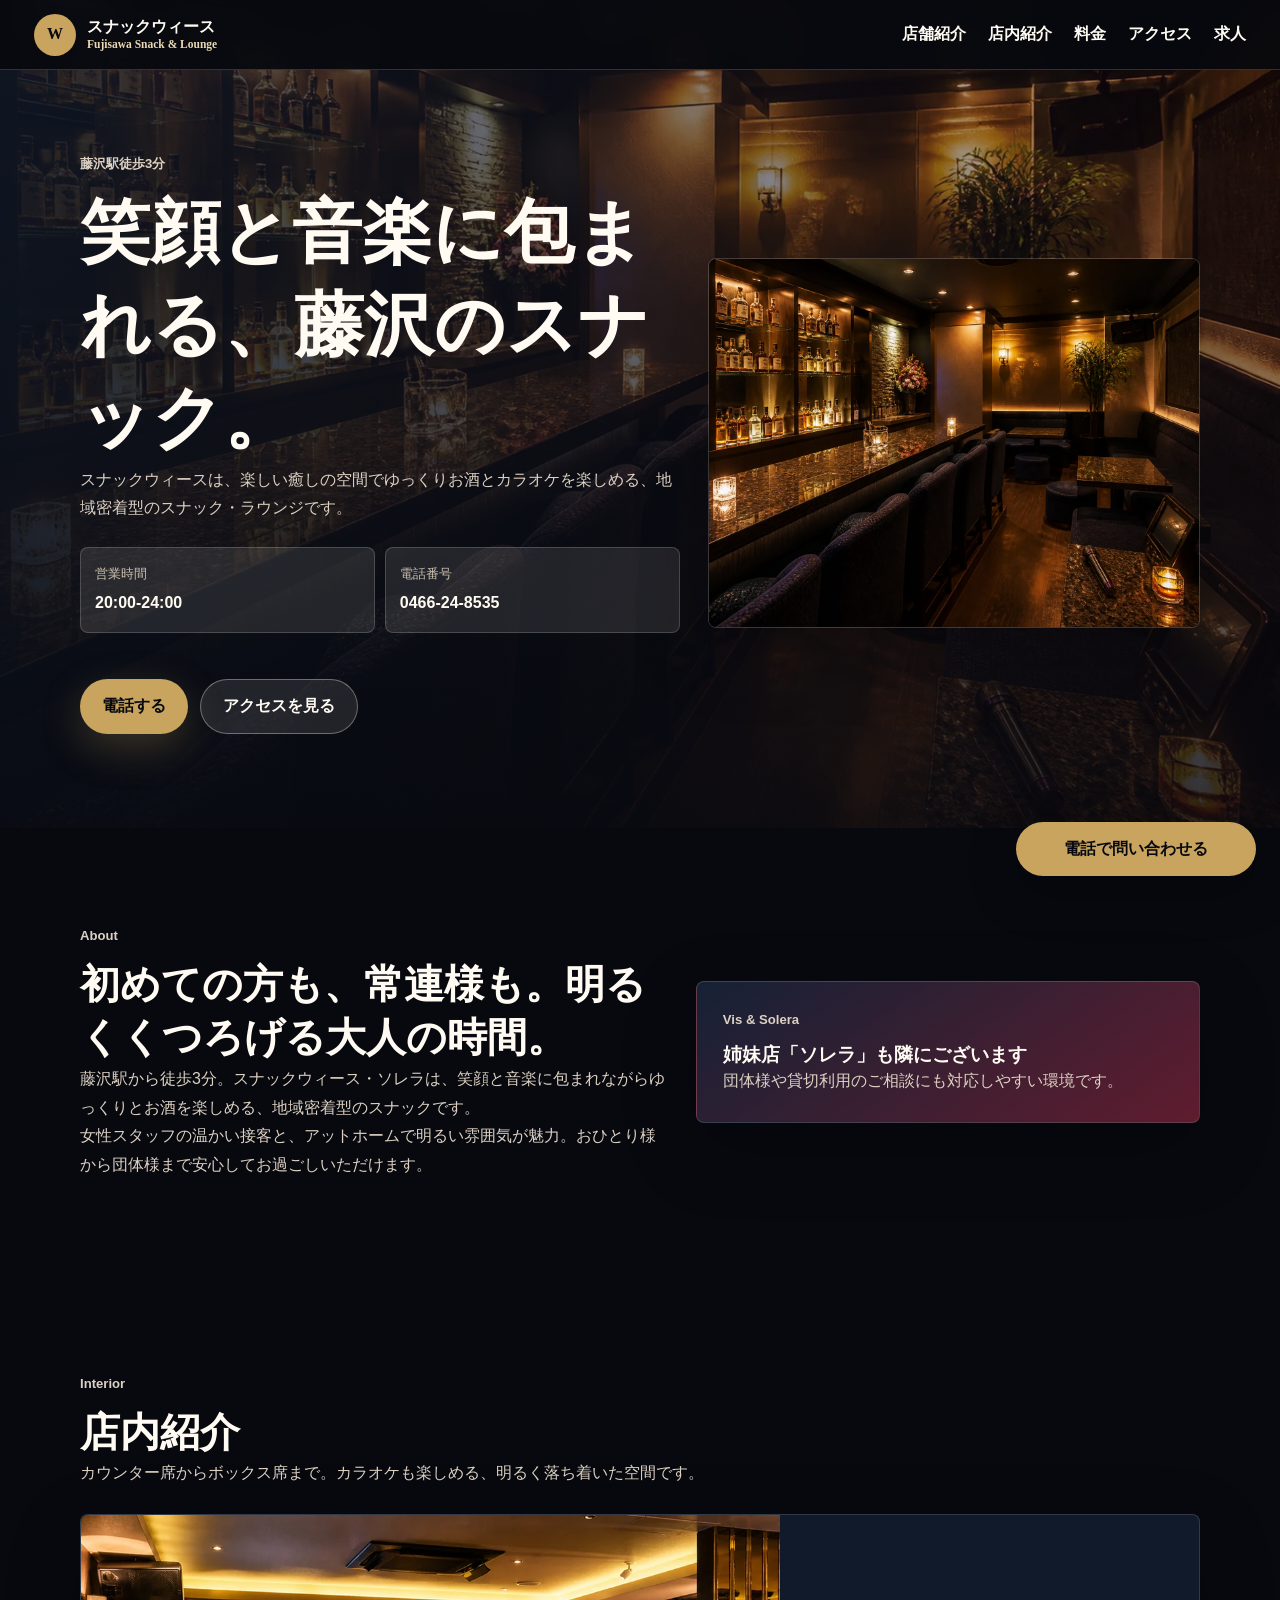
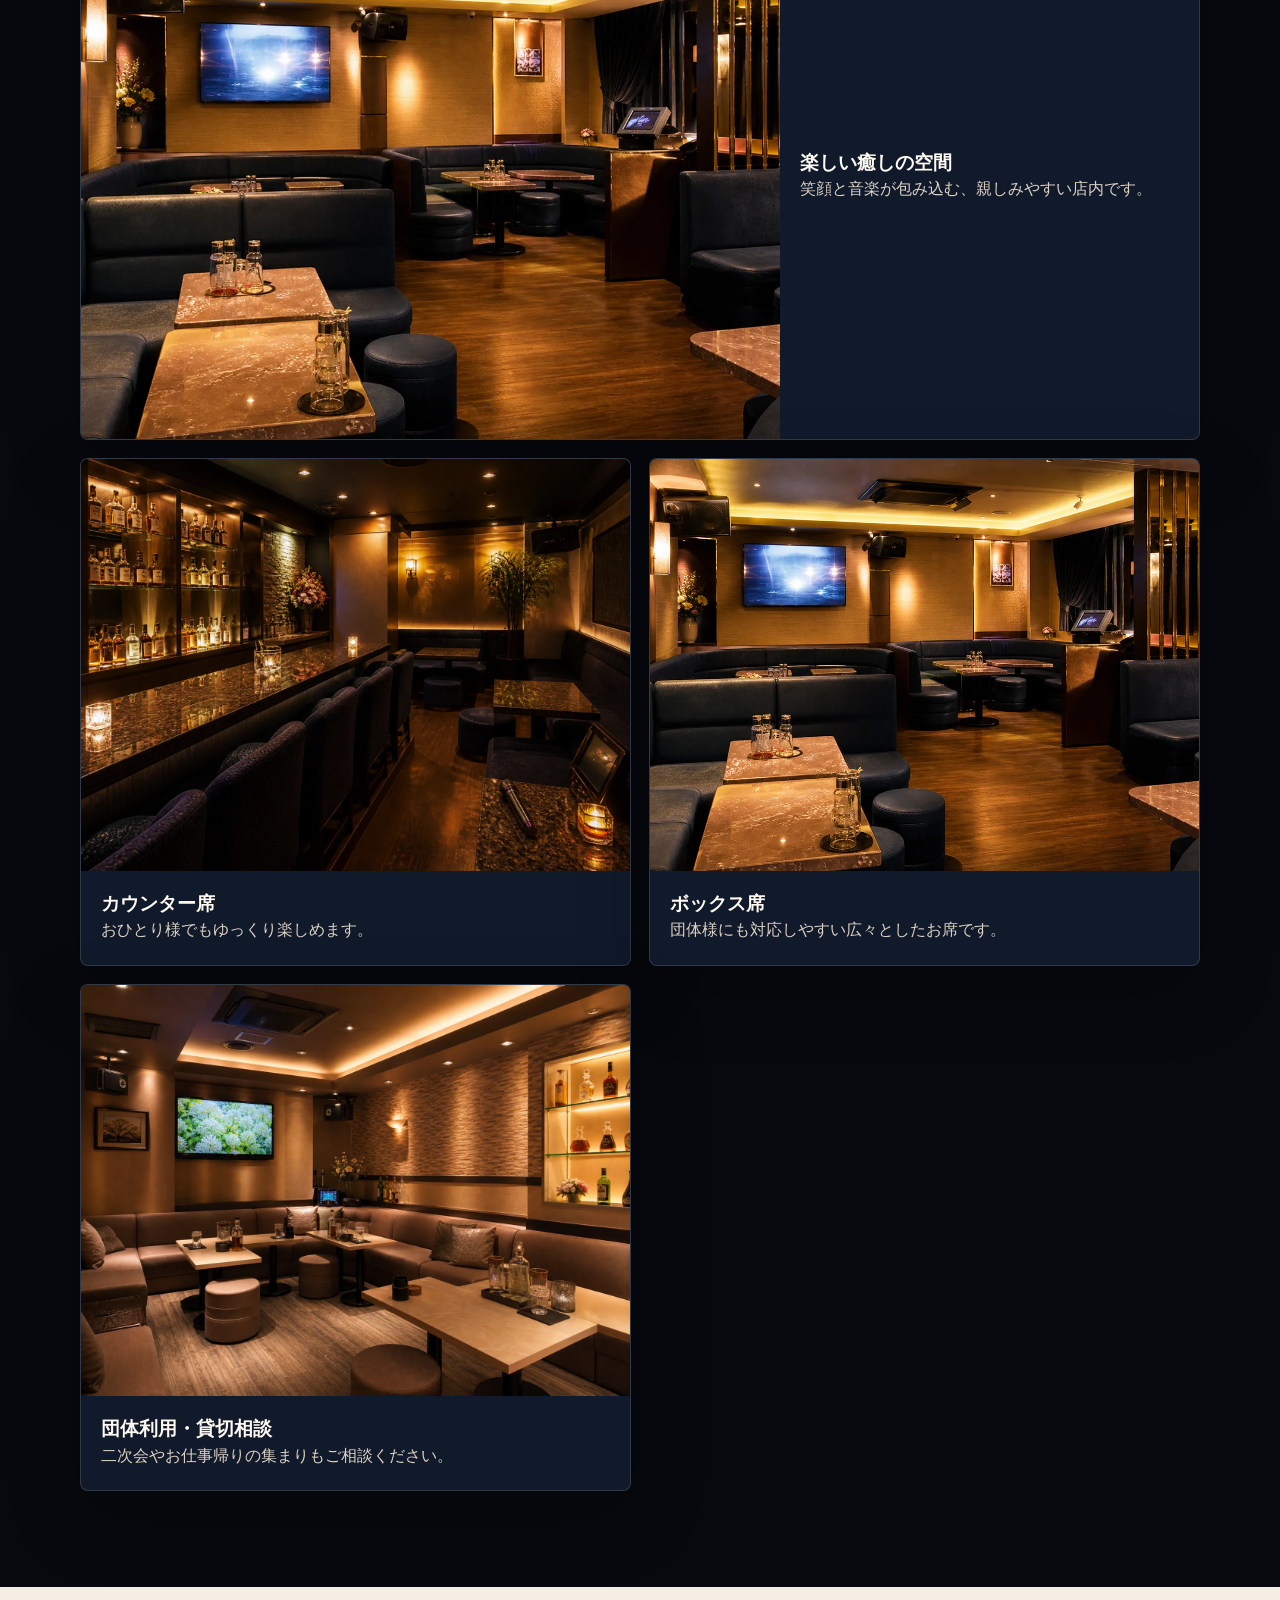
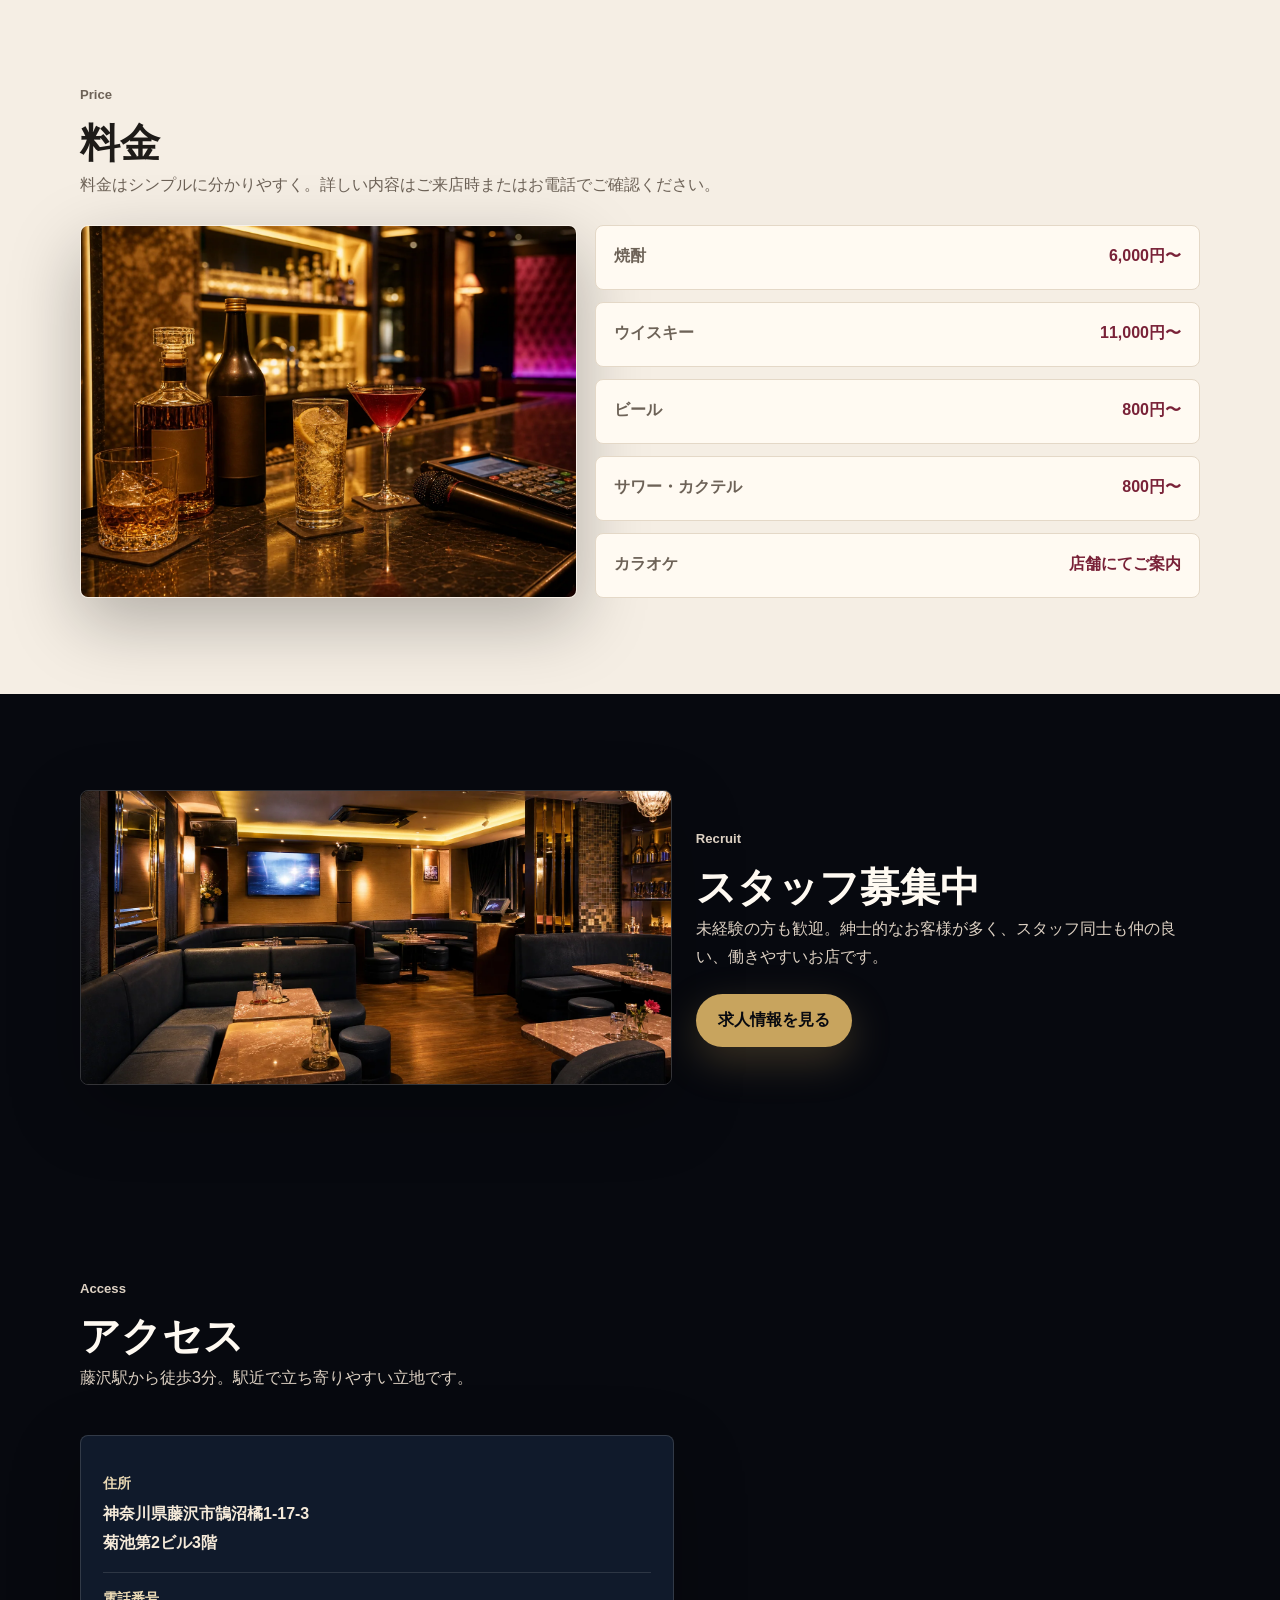
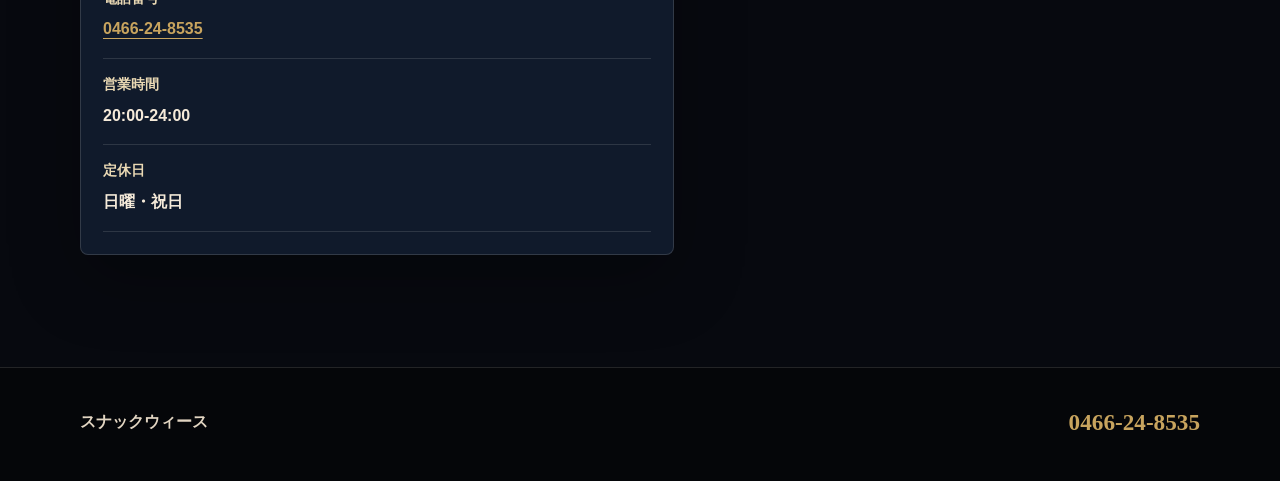
==== index.html @ 4662b130 "Add files via upload" ====
<!doctype html>
<html lang="ja">
<head>
  <meta charset="utf-8">
  <meta name="viewport" content="width=device-width, initial-scale=1">
  <title>スナックウィース｜藤沢駅徒歩3分のスナック・ラウンジ</title>
  <meta name="description" content="藤沢駅から徒歩3分。スナックウィースは、笑顔と音楽に包まれながらゆっくりお酒を楽しめる地域密着型のスナック・ラウンジです。">
  <meta property="og:title" content="スナックウィース｜藤沢駅徒歩3分のスナック">
  <meta property="og:description" content="笑顔と音楽に包まれながら、ゆっくりお酒を楽しめる藤沢駅近くの地域密着型スナック。">
  <meta property="og:image" content="images/generated-hero.webp">
  <link rel="preload" as="image" href="images/generated-hero.webp">
  <link rel="stylesheet" href="css/style.css">
  <script defer src="js/main.js"></script>
</head>
<body>
  <header class="site-header">
    <a class="brand" href="index.html"><span>W</span><strong>スナックウィース<small>Fujisawa Snack & Lounge</small></strong></a>
    <button class="nav-toggle" type="button" aria-label="メニューを開く" aria-expanded="false"><i></i><i></i><i></i></button>
    <nav class="global-nav">
      <a href="#about">店舗紹介</a>
      <a href="#interior">店内紹介</a>
      <a href="#price">料金</a>
      <a href="#access">アクセス</a>
      <a href="recruit.html">求人</a>
    </nav>
  </header>

  <main>
    <section class="hero">
      <div class="hero-bg"></div>
      <div class="hero-copy">
        <p class="eyebrow">藤沢駅徒歩3分</p>
        <h1>笑顔と音楽に包まれる、藤沢のスナック。</h1>
        <p>スナックウィースは、楽しい癒しの空間でゆっくりお酒とカラオケを楽しめる、地域密着型のスナック・ラウンジです。</p>
        <div class="hero-data"><div><span>営業時間</span><b>20:00-24:00</b></div><div><span>電話番号</span><b>0466-24-8535</b></div></div>
        <div class="actions"><a class="btn gold" href="tel:0466248535">電話する</a><a class="btn ghost" href="#access">アクセスを見る</a></div>
      </div>
      <img class="hero-photo" src="images/generated-hero.webp" alt="スナックウィースをイメージした落ち着いたラウンジ店内">
    </section>

    <section id="about" class="section two-col">
      <div>
        <p class="eyebrow">About</p>
        <h2>初めての方も、常連様も。明るくくつろげる大人の時間。</h2>
        <p>藤沢駅から徒歩3分。スナックウィース・ソレラは、笑顔と音楽に包まれながらゆっくりとお酒を楽しめる、地域密着型のスナックです。</p>
        <p>女性スタッフの温かい接客と、アットホームで明るい雰囲気が魅力。おひとり様から団体様まで安心してお過ごしいただけます。</p>
      </div>
      <aside class="panel"><p class="eyebrow">Vis & Solera</p><h3>姉妹店「ソレラ」も隣にございます</h3><p>団体様や貸切利用のご相談にも対応しやすい環境です。</p></aside>
    </section>

    <section id="interior" class="section">
      <div class="section-head"><p class="eyebrow">Interior</p><h2>店内紹介</h2><p>カウンター席からボックス席まで。カラオケも楽しめる、明るく落ち着いた空間です。</p></div>
      <div class="cards">
        <article class="card wide"><img src="images/generated-interior.webp" alt="明るく落ち着いた店内"><div><h3>楽しい癒しの空間</h3><p>笑顔と音楽が包み込む、親しみやすい店内です。</p></div></article>
        <article class="card"><img src="images/generated-hero.webp" alt="カウンター席"><div><h3>カウンター席</h3><p>おひとり様でもゆっくり楽しめます。</p></div></article>
        <article class="card"><img src="images/generated-interior.webp" alt="ボックス席"><div><h3>ボックス席</h3><p>団体様にも対応しやすい広々としたお席です。</p></div></article>
        <article class="card"><img src="images/generated-group.webp" alt="団体利用"><div><h3>団体利用・貸切相談</h3><p>二次会やお仕事帰りの集まりもご相談ください。</p></div></article>
      </div>
    </section>

    <section id="price" class="price">
      <div class="section">
        <div class="section-head"><p class="eyebrow">Price</p><h2>料金</h2><p>料金はシンプルに分かりやすく。詳しい内容はご来店時またはお電話でご確認ください。</p></div>
        <div class="price-grid"><img src="images/generated-price.webp" alt="焼酎やウイスキーを楽しめるカウンター"><div class="price-list"><p><span>焼酎</span><b>6,000円〜</b></p><p><span>ウイスキー</span><b>11,000円〜</b></p><p><span>ビール</span><b>800円〜</b></p><p><span>サワー・カクテル</span><b>800円〜</b></p><p><span>カラオケ</span><b>店舗にてご案内</b></p></div></div>
      </div>
    </section>

    <section class="section two-col">
      <img class="rounded" src="images/generated-interior.webp" alt="求人イメージ">
      <div><p class="eyebrow">Recruit</p><h2>スタッフ募集中</h2><p>未経験の方も歓迎。紳士的なお客様が多く、スタッフ同士も仲の良い、働きやすいお店です。</p><a class="btn gold" href="recruit.html">求人情報を見る</a></div>
    </section>

    <section id="access" class="section">
      <div class="section-head"><p class="eyebrow">Access</p><h2>アクセス</h2><p>藤沢駅から徒歩3分。駅近で立ち寄りやすい立地です。</p></div>
      <div class="access"><dl><div><dt>住所</dt><dd>神奈川県藤沢市鵠沼橘1-17-3<br>菊池第2ビル3階</dd></div><div><dt>電話番号</dt><dd><a href="tel:0466248535">0466-24-8535</a></dd></div><div><dt>営業時間</dt><dd>20:00-24:00</dd></div><div><dt>定休日</dt><dd>日曜・祝日</dd></div></dl><iframe title="Google Map" src="https://www.google.com/maps?q=%E7%A5%9E%E5%A5%88%E5%B7%9D%E7%9C%8C%E8%97%A4%E6%B2%A2%E5%B8%82%E9%B5%A0%E6%B2%BC%E6%A9%981-17-3%20%E8%8F%8A%E6%B1%A0%E7%AC%AC2%E3%83%93%E3%83%AB3%E9%9A%8E&output=embed" loading="lazy"></iframe></div>
    </section>
  </main>
  <footer><strong>スナックウィース</strong><a href="tel:0466248535">0466-24-8535</a></footer>
  <div class="fixed-call"><a href="tel:0466248535">電話で問い合わせる</a></div>
</body>
</html>
---- css/style.css ----
:root{--black:#07090f;--navy:#101a2b;--gold:#c8a45e;--wine:#792238;--white:#fffaf2;--paper:#f5eee4;--ink:#1e1b18;--line:rgba(255,250,242,.16);--shadow:0 24px 70px rgba(0,0,0,.28)}*{box-sizing:border-box}html{scroll-behavior:smooth}body{margin:0;color:var(--white);background:var(--black);font-family:"Hiragino Kaku Gothic ProN","Yu Gothic",Meiryo,sans-serif;line-height:1.8}img{display:block;width:100%}a{color:inherit;text-decoration:none}.site-header{position:fixed;inset:0 0 auto;z-index:50;display:flex;align-items:center;justify-content:space-between;gap:18px;min-height:70px;padding:12px 18px;background:rgba(7,9,15,.92);border-bottom:1px solid var(--line);backdrop-filter:blur(14px)}.brand{display:flex;align-items:center;gap:11px}.brand span{display:grid;place-items:center;width:42px;height:42px;color:#080a0f;background:var(--gold);border-radius:50%;font-family:Georgia,serif;font-weight:700}.brand strong{display:block;font-family:"Hiragino Mincho ProN","Yu Mincho",serif;line-height:1.25}.brand small{display:block;color:#ead9b4;font-size:.72rem}.nav-toggle{display:grid;gap:5px;width:44px;height:44px;padding:11px;border:1px solid rgba(255,250,242,.28);border-radius:50%;background:transparent}.nav-toggle i{height:2px;background:var(--white)}.global-nav{display:none;position:absolute;inset:70px 0 auto;padding:8px 18px 20px;background:rgba(7,9,15,.98)}.global-nav.is-open{display:grid}.global-nav a{padding:13px 4px;border-bottom:1px solid rgba(255,250,242,.1);font-weight:700}.hero,.sub-hero{position:relative;min-height:100svh;display:grid;align-items:end;gap:28px;padding:108px 20px 42px;overflow:hidden;isolation:isolate}.hero-bg,.sub-hero:before{position:absolute;inset:0;z-index:-2;background:center/cover no-repeat url("../images/generated-hero.webp");content:""}.sub-hero:before{background-image:url("../images/generated-interior.webp")}.hero:after,.sub-hero:after{position:absolute;inset:0;z-index:-1;background:linear-gradient(180deg,rgba(7,9,15,.08),rgba(7,9,15,.82)),linear-gradient(90deg,rgba(16,26,43,.84),rgba(121,34,56,.08));content:""}.hero-copy{width:min(100%,720px)}.eyebrow{margin:0 0 10px;color:var(--gold);font-size:.82rem;font-weight:700;letter-spacing:0}h1,h2,h3{margin:0;font-family:"Hiragino Mincho ProN","Yu Mincho",serif;line-height:1.34}h1{max-width:9.5em;font-size:2.42rem}h2{font-size:1.82rem}p{margin:0}.hero-copy>p,.sub-hero p,.section p{color:#ddd1c3}.hero-data{display:grid;grid-template-columns:repeat(2,minmax(0,1fr));gap:10px;margin-top:24px}.hero-data div{min-height:82px;padding:14px;background:rgba(255,250,242,.1);border:1px solid rgba(255,250,242,.18);border-radius:8px}.hero-data span{display:block;color:#cbbfaf;font-size:.8rem}.hero-data b{display:block;margin-top:4px}.actions{display:flex;flex-wrap:wrap;gap:12px;margin-top:24px}.btn{display:inline-flex;align-items:center;justify-content:center;min-height:50px;margin-top:22px;padding:12px 22px;border-radius:999px;font-weight:700}.btn.gold{color:#07090f;background:var(--gold);box-shadow:0 14px 40px rgba(200,164,94,.26)}.btn.ghost{color:var(--white);background:rgba(255,250,242,.1);border:1px solid rgba(255,250,242,.34)}.hero-photo,.rounded,.price-grid img{border:1px solid rgba(255,250,242,.18);border-radius:8px;box-shadow:var(--shadow);object-fit:cover}.hero-photo{display:none;aspect-ratio:4/3}.section{width:min(1120px,calc(100% - 40px));margin:0 auto;padding:72px 0}.section-head{margin-bottom:26px}.two-col{display:grid;gap:24px;align-items:center}.panel,.card,dl.job,.access dl,.faq details,.apply{background:var(--navy);border:1px solid rgba(255,250,242,.14);border-radius:8px;box-shadow:var(--shadow)}.panel{padding:26px;background:linear-gradient(145deg,rgba(23,35,56,.95),rgba(121,34,56,.78))}.cards{display:grid;gap:18px}.card{overflow:hidden}.card img{aspect-ratio:4/3;object-fit:cover}.card div{padding:20px}.price{background:var(--paper);color:var(--ink)}.price .section p{color:#6d6257}.price-grid{display:grid;gap:18px}.price-grid img{aspect-ratio:4/3}.price-list{display:grid;gap:12px}.price-list p{display:flex;justify-content:space-between;gap:18px;min-height:64px;padding:16px 18px;color:var(--ink);background:#fffaf2;border:1px solid #e4d8c7;border-radius:8px;font-weight:700}.price-list b{color:var(--wine);white-space:nowrap}.access{display:grid;gap:20px}.access dl,dl.job{padding:22px}.access dl div,dl.job div{display:grid;gap:4px;padding:14px 0;border-bottom:1px solid rgba(255,250,242,.12)}dt{color:#ead9b4;font-size:.85rem;font-weight:700}dd{margin:0;color:#f5ead9;font-weight:700}dd a{color:var(--gold);text-decoration:underline;text-underline-offset:4px}iframe{width:100%;min-height:360px;border:0;border-radius:8px}.faq{display:grid;gap:12px}.faq details{padding:18px}.faq summary{cursor:pointer;font-weight:700}.apply{display:grid;gap:22px;padding:28px;background:linear-gradient(145deg,rgba(23,35,56,.95),rgba(121,34,56,.78))}footer{display:grid;gap:14px;padding:34px 20px 96px;color:#e2d5c2;background:#050609;border-top:1px solid rgba(255,250,242,.12)}footer a{color:var(--gold);font-family:Georgia,serif;font-size:1.45rem;font-weight:700}.fixed-call{position:fixed;left:14px;right:14px;bottom:14px;z-index:60}.fixed-call a{display:flex;align-items:center;justify-content:center;min-height:54px;color:#07090f;background:var(--gold);border-radius:999px;box-shadow:0 14px 48px rgba(0,0,0,.35);font-weight:700}@media (min-width:760px){.site-header{padding:12px 34px}.nav-toggle{display:none}.global-nav{position:static;display:flex;gap:22px;padding:0;background:transparent}.global-nav a{padding:8px 0;border:0}.hero,.sub-hero{min-height:92svh;padding:130px max(48px,calc((100vw - 1120px)/2)) 72px}.hero{grid-template-columns:minmax(0,.95fr) minmax(360px,.78fr);align-items:center}.hero-photo{display:block}h1{font-size:4.35rem}h2{font-size:2.5rem}.section{padding:96px 0}.two-col,.access,.apply{grid-template-columns:1.08fr .92fr}.cards{grid-template-columns:repeat(2,1fr)}.card.wide{grid-column:1/-1;display:grid;grid-template-columns:1.25fr .75fr;align-items:center}.card.wide img{height:100%;min-height:420px}.price-grid{grid-template-columns:.82fr 1fr;align-items:stretch}.price-grid img{height:100%}footer{grid-template-columns:1fr auto;align-items:center;padding-left:max(40px,calc((100vw - 1120px)/2));padding-right:max(40px,calc((100vw - 1120px)/2));padding-bottom:38px}.fixed-call{left:auto;right:24px;bottom:24px;width:240px}}
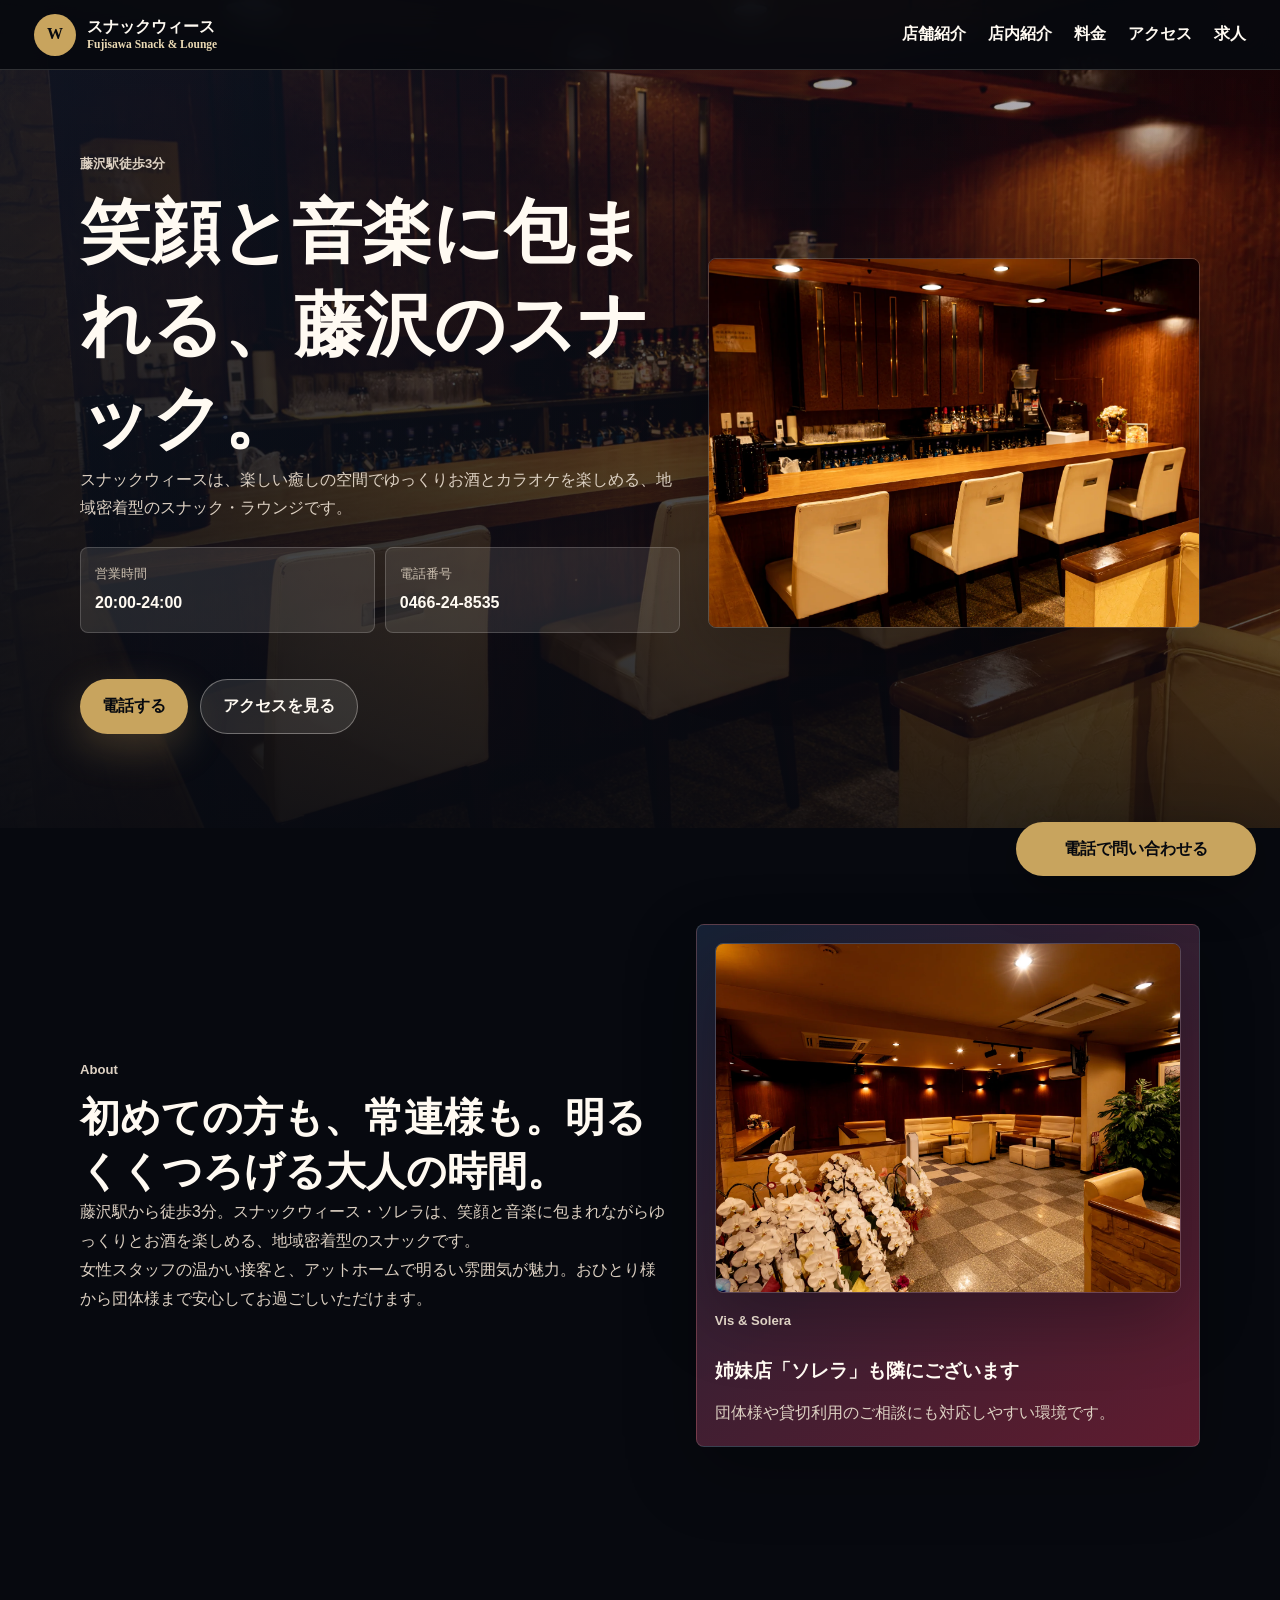
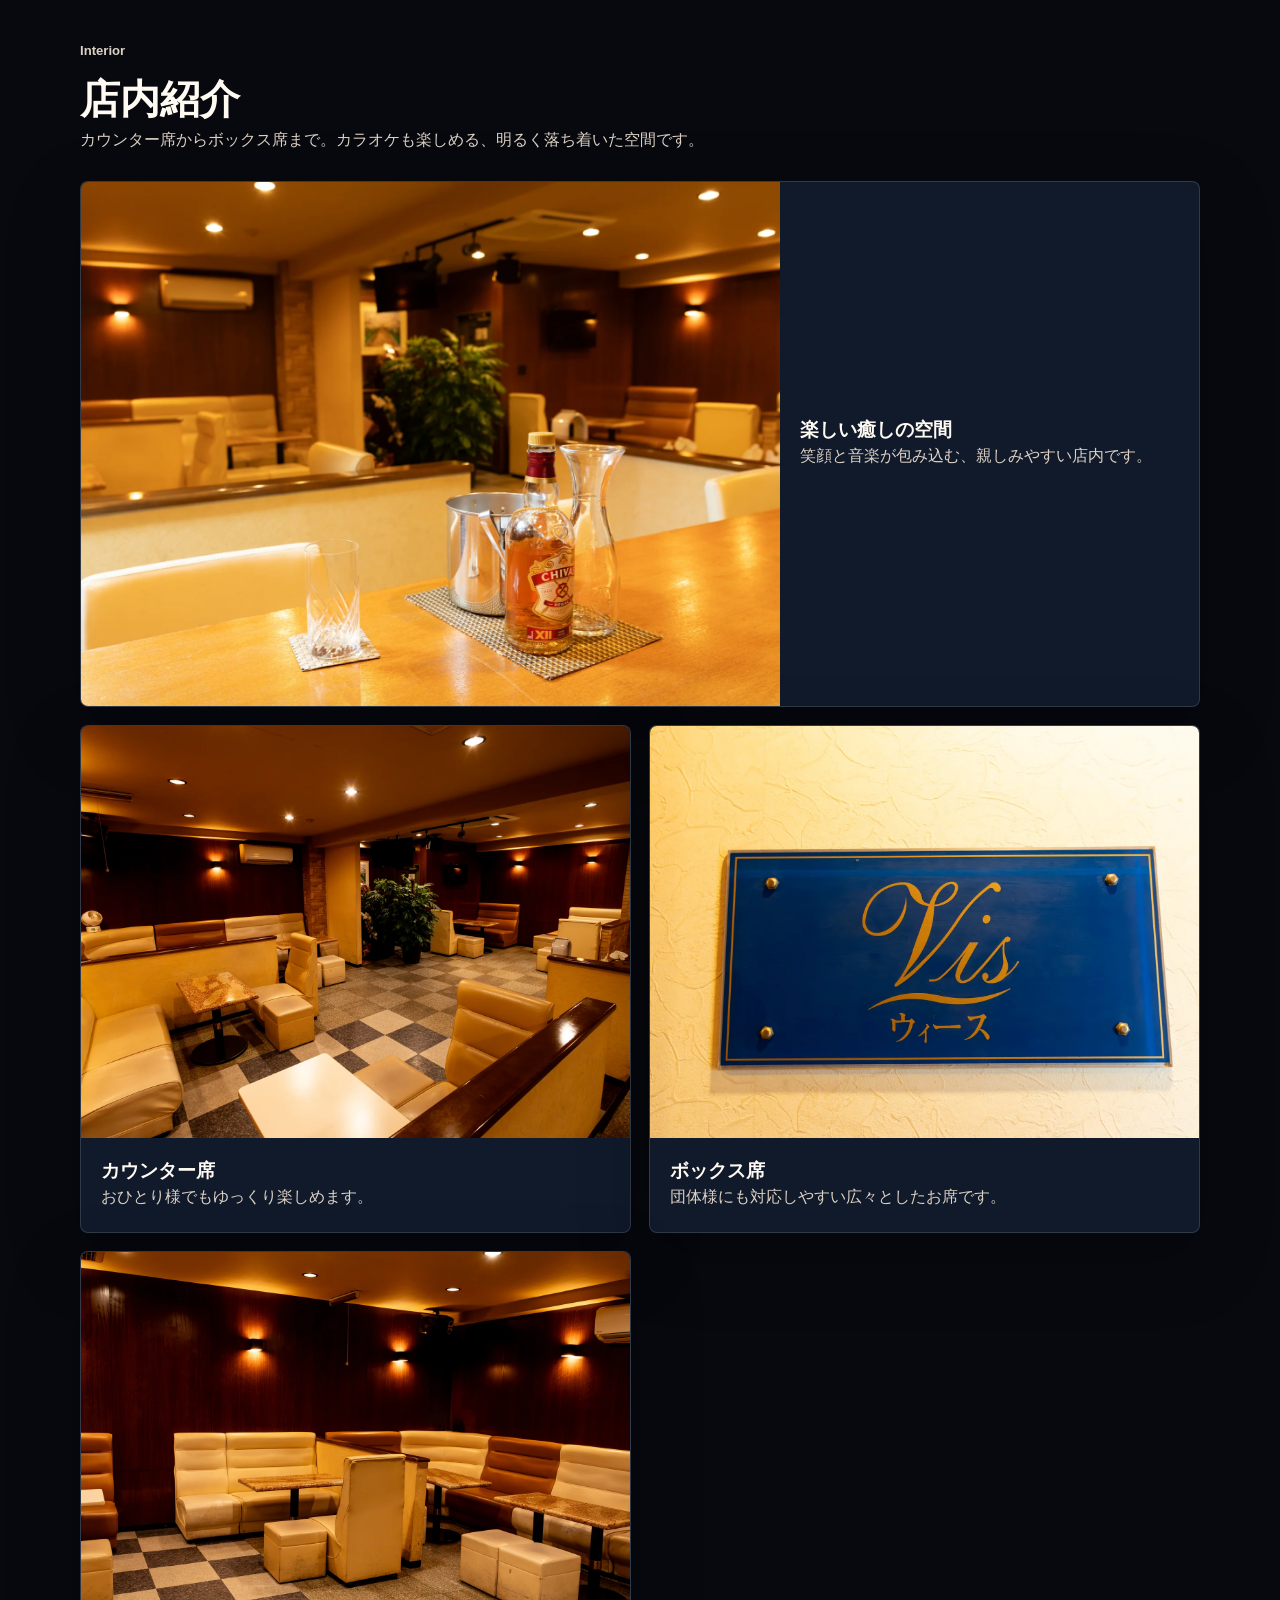
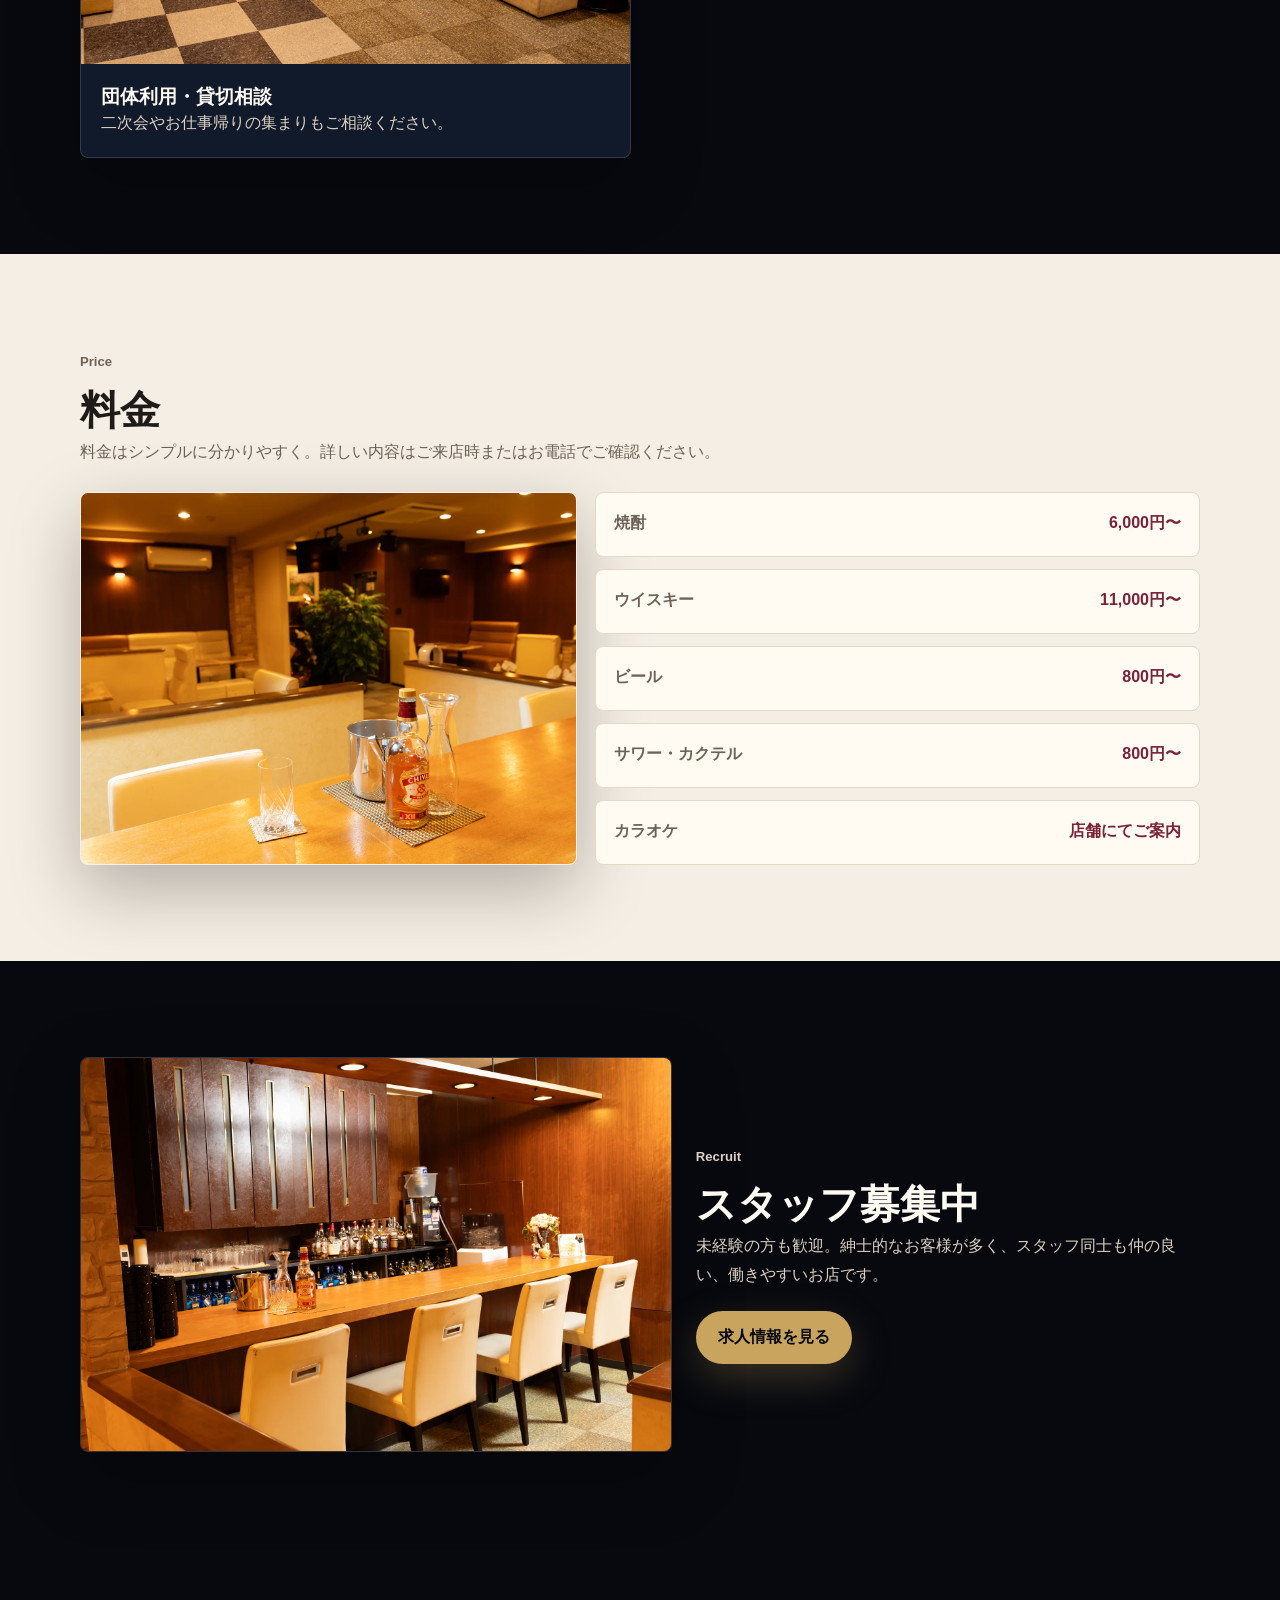
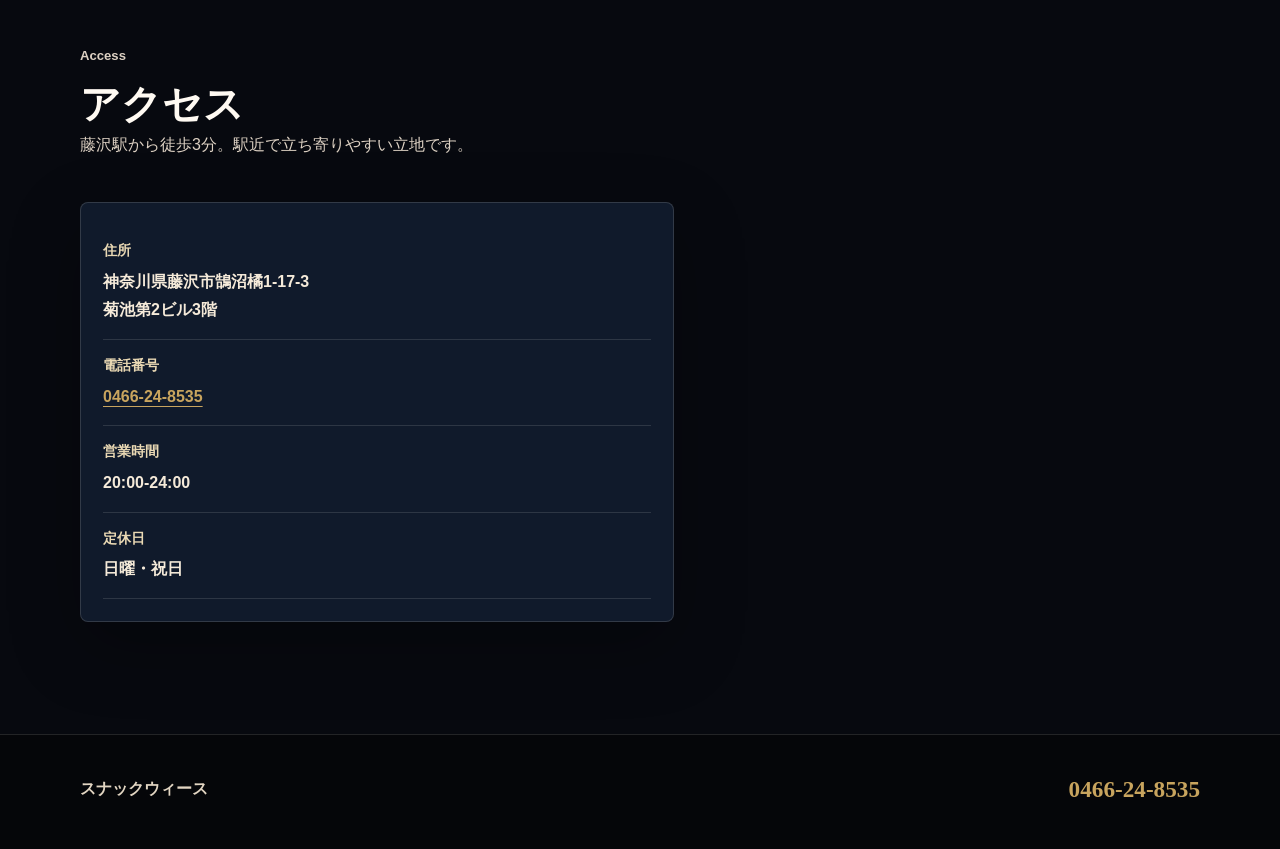
==== commit 2a0c89cf: "Replace website photos with client assets" ====
--- a/index.html
+++ b/index.html
@@ -7,8 +7,8 @@
   <meta name="description" content="藤沢駅から徒歩3分。スナックウィースは、笑顔と音楽に包まれながらゆっくりお酒を楽しめる地域密着型のスナック・ラウンジです。">
   <meta property="og:title" content="スナックウィース｜藤沢駅徒歩3分のスナック">
   <meta property="og:description" content="笑顔と音楽に包まれながら、ゆっくりお酒を楽しめる藤沢駅近くの地域密着型スナック。">
-  <meta property="og:image" content="images/generated-hero.webp">
-  <link rel="preload" as="image" href="images/generated-hero.webp">
+  <meta property="og:image" content="images/photo-must-1.webp">
+  <link rel="preload" as="image" href="images/photo-must-1.webp">
   <link rel="stylesheet" href="css/style.css">
   <script defer src="js/main.js"></script>
 </head>
@@ -35,7 +35,7 @@
         <div class="hero-data"><div><span>営業時間</span><b>20:00-24:00</b></div><div><span>電話番号</span><b>0466-24-8535</b></div></div>
         <div class="actions"><a class="btn gold" href="tel:0466248535">電話する</a><a class="btn ghost" href="#access">アクセスを見る</a></div>
       </div>
-      <img class="hero-photo" src="images/generated-hero.webp" alt="スナックウィースをイメージした落ち着いたラウンジ店内">
+      <img class="hero-photo" src="images/photo-must-1.webp" alt="スナックウィースの落ち着いたラウンジ店内">
     </section>
 
     <section id="about" class="section two-col">
@@ -45,28 +45,28 @@
         <p>藤沢駅から徒歩3分。スナックウィース・ソレラは、笑顔と音楽に包まれながらゆっくりとお酒を楽しめる、地域密着型のスナックです。</p>
         <p>女性スタッフの温かい接客と、アットホームで明るい雰囲気が魅力。おひとり様から団体様まで安心してお過ごしいただけます。</p>
       </div>
-      <aside class="panel"><p class="eyebrow">Vis & Solera</p><h3>姉妹店「ソレラ」も隣にございます</h3><p>団体様や貸切利用のご相談にも対応しやすい環境です。</p></aside>
+      <aside class="panel"><img src="images/photo-005.webp" alt="スナックウィースの看板"><p class="eyebrow">Vis & Solera</p><h3>姉妹店「ソレラ」も隣にございます</h3><p>団体様や貸切利用のご相談にも対応しやすい環境です。</p></aside>
     </section>
 
     <section id="interior" class="section">
       <div class="section-head"><p class="eyebrow">Interior</p><h2>店内紹介</h2><p>カウンター席からボックス席まで。カラオケも楽しめる、明るく落ち着いた空間です。</p></div>
       <div class="cards">
-        <article class="card wide"><img src="images/generated-interior.webp" alt="明るく落ち着いた店内"><div><h3>楽しい癒しの空間</h3><p>笑顔と音楽が包み込む、親しみやすい店内です。</p></div></article>
-        <article class="card"><img src="images/generated-hero.webp" alt="カウンター席"><div><h3>カウンター席</h3><p>おひとり様でもゆっくり楽しめます。</p></div></article>
-        <article class="card"><img src="images/generated-interior.webp" alt="ボックス席"><div><h3>ボックス席</h3><p>団体様にも対応しやすい広々としたお席です。</p></div></article>
-        <article class="card"><img src="images/generated-group.webp" alt="団体利用"><div><h3>団体利用・貸切相談</h3><p>二次会やお仕事帰りの集まりもご相談ください。</p></div></article>
+        <article class="card wide"><img src="images/photo-must-2.webp" alt="スナックウィースの明るく落ち着いた店内"><div><h3>楽しい癒しの空間</h3><p>笑顔と音楽が包み込む、親しみやすい店内です。</p></div></article>
+        <article class="card"><img src="images/photo-must-3.webp" alt="スナックウィースのカウンター席"><div><h3>カウンター席</h3><p>おひとり様でもゆっくり楽しめます。</p></div></article>
+        <article class="card"><img src="images/photo-017.webp" alt="スナックウィースのボックス席"><div><h3>ボックス席</h3><p>団体様にも対応しやすい広々としたお席です。</p></div></article>
+        <article class="card"><img src="images/photo-009.webp" alt="スナックウィースの団体利用向け店内"><div><h3>団体利用・貸切相談</h3><p>二次会やお仕事帰りの集まりもご相談ください。</p></div></article>
       </div>
     </section>
 
     <section id="price" class="price">
       <div class="section">
         <div class="section-head"><p class="eyebrow">Price</p><h2>料金</h2><p>料金はシンプルに分かりやすく。詳しい内容はご来店時またはお電話でご確認ください。</p></div>
-        <div class="price-grid"><img src="images/generated-price.webp" alt="焼酎やウイスキーを楽しめるカウンター"><div class="price-list"><p><span>焼酎</span><b>6,000円〜</b></p><p><span>ウイスキー</span><b>11,000円〜</b></p><p><span>ビール</span><b>800円〜</b></p><p><span>サワー・カクテル</span><b>800円〜</b></p><p><span>カラオケ</span><b>店舗にてご案内</b></p></div></div>
+        <div class="price-grid"><img src="images/photo-012.webp" alt="焼酎やウイスキーを楽しめるカウンター"><div class="price-list"><p><span>焼酎</span><b>6,000円〜</b></p><p><span>ウイスキー</span><b>11,000円〜</b></p><p><span>ビール</span><b>800円〜</b></p><p><span>サワー・カクテル</span><b>800円〜</b></p><p><span>カラオケ</span><b>店舗にてご案内</b></p></div></div>
       </div>
     </section>
 
     <section class="section two-col">
-      <img class="rounded" src="images/generated-interior.webp" alt="求人イメージ">
+      <img class="rounded" src="images/photo-014.webp" alt="スナックウィースの求人イメージ">
       <div><p class="eyebrow">Recruit</p><h2>スタッフ募集中</h2><p>未経験の方も歓迎。紳士的なお客様が多く、スタッフ同士も仲の良い、働きやすいお店です。</p><a class="btn gold" href="recruit.html">求人情報を見る</a></div>
     </section>
 
--- a/css/style.css
+++ b/css/style.css
@@ -1 +1 @@
-:root{--black:#07090f;--navy:#101a2b;--gold:#c8a45e;--wine:#792238;--white:#fffaf2;--paper:#f5eee4;--ink:#1e1b18;--line:rgba(255,250,242,.16);--shadow:0 24px 70px rgba(0,0,0,.28)}*{box-sizing:border-box}html{scroll-behavior:smooth}body{margin:0;color:var(--white);background:var(--black);font-family:"Hiragino Kaku Gothic ProN","Yu Gothic",Meiryo,sans-serif;line-height:1.8}img{display:block;width:100%}a{color:inherit;text-decoration:none}.site-header{position:fixed;inset:0 0 auto;z-index:50;display:flex;align-items:center;justify-content:space-between;gap:18px;min-height:70px;padding:12px 18px;background:rgba(7,9,15,.92);border-bottom:1px solid var(--line);backdrop-filter:blur(14px)}.brand{display:flex;align-items:center;gap:11px}.brand span{display:grid;place-items:center;width:42px;height:42px;color:#080a0f;background:var(--gold);border-radius:50%;font-family:Georgia,serif;font-weight:700}.brand strong{display:block;font-family:"Hiragino Mincho ProN","Yu Mincho",serif;line-height:1.25}.brand small{display:block;color:#ead9b4;font-size:.72rem}.nav-toggle{display:grid;gap:5px;width:44px;height:44px;padding:11px;border:1px solid rgba(255,250,242,.28);border-radius:50%;background:transparent}.nav-toggle i{height:2px;background:var(--white)}.global-nav{display:none;position:absolute;inset:70px 0 auto;padding:8px 18px 20px;background:rgba(7,9,15,.98)}.global-nav.is-open{display:grid}.global-nav a{padding:13px 4px;border-bottom:1px solid rgba(255,250,242,.1);font-weight:700}.hero,.sub-hero{position:relative;min-height:100svh;display:grid;align-items:end;gap:28px;padding:108px 20px 42px;overflow:hidden;isolation:isolate}.hero-bg,.sub-hero:before{position:absolute;inset:0;z-index:-2;background:center/cover no-repeat url("../images/generated-hero.webp");content:""}.sub-hero:before{background-image:url("../images/generated-interior.webp")}.hero:after,.sub-hero:after{position:absolute;inset:0;z-index:-1;background:linear-gradient(180deg,rgba(7,9,15,.08),rgba(7,9,15,.82)),linear-gradient(90deg,rgba(16,26,43,.84),rgba(121,34,56,.08));content:""}.hero-copy{width:min(100%,720px)}.eyebrow{margin:0 0 10px;color:var(--gold);font-size:.82rem;font-weight:700;letter-spacing:0}h1,h2,h3{margin:0;font-family:"Hiragino Mincho ProN","Yu Mincho",serif;line-height:1.34}h1{max-width:9.5em;font-size:2.42rem}h2{font-size:1.82rem}p{margin:0}.hero-copy>p,.sub-hero p,.section p{color:#ddd1c3}.hero-data{display:grid;grid-template-columns:repeat(2,minmax(0,1fr));gap:10px;margin-top:24px}.hero-data div{min-height:82px;padding:14px;background:rgba(255,250,242,.1);border:1px solid rgba(255,250,242,.18);border-radius:8px}.hero-data span{display:block;color:#cbbfaf;font-size:.8rem}.hero-data b{display:block;margin-top:4px}.actions{display:flex;flex-wrap:wrap;gap:12px;margin-top:24px}.btn{display:inline-flex;align-items:center;justify-content:center;min-height:50px;margin-top:22px;padding:12px 22px;border-radius:999px;font-weight:700}.btn.gold{color:#07090f;background:var(--gold);box-shadow:0 14px 40px rgba(200,164,94,.26)}.btn.ghost{color:var(--white);background:rgba(255,250,242,.1);border:1px solid rgba(255,250,242,.34)}.hero-photo,.rounded,.price-grid img{border:1px solid rgba(255,250,242,.18);border-radius:8px;box-shadow:var(--shadow);object-fit:cover}.hero-photo{display:none;aspect-ratio:4/3}.section{width:min(1120px,calc(100% - 40px));margin:0 auto;padding:72px 0}.section-head{margin-bottom:26px}.two-col{display:grid;gap:24px;align-items:center}.panel,.card,dl.job,.access dl,.faq details,.apply{background:var(--navy);border:1px solid rgba(255,250,242,.14);border-radius:8px;box-shadow:var(--shadow)}.panel{padding:26px;background:linear-gradient(145deg,rgba(23,35,56,.95),rgba(121,34,56,.78))}.cards{display:grid;gap:18px}.card{overflow:hidden}.card img{aspect-ratio:4/3;object-fit:cover}.card div{padding:20px}.price{background:var(--paper);color:var(--ink)}.price .section p{color:#6d6257}.price-grid{display:grid;gap:18px}.price-grid img{aspect-ratio:4/3}.price-list{display:grid;gap:12px}.price-list p{display:flex;justify-content:space-between;gap:18px;min-height:64px;padding:16px 18px;color:var(--ink);background:#fffaf2;border:1px solid #e4d8c7;border-radius:8px;font-weight:700}.price-list b{color:var(--wine);white-space:nowrap}.access{display:grid;gap:20px}.access dl,dl.job{padding:22px}.access dl div,dl.job div{display:grid;gap:4px;padding:14px 0;border-bottom:1px solid rgba(255,250,242,.12)}dt{color:#ead9b4;font-size:.85rem;font-weight:700}dd{margin:0;color:#f5ead9;font-weight:700}dd a{color:var(--gold);text-decoration:underline;text-underline-offset:4px}iframe{width:100%;min-height:360px;border:0;border-radius:8px}.faq{display:grid;gap:12px}.faq details{padding:18px}.faq summary{cursor:pointer;font-weight:700}.apply{display:grid;gap:22px;padding:28px;background:linear-gradient(145deg,rgba(23,35,56,.95),rgba(121,34,56,.78))}footer{display:grid;gap:14px;padding:34px 20px 96px;color:#e2d5c2;background:#050609;border-top:1px solid rgba(255,250,242,.12)}footer a{color:var(--gold);font-family:Georgia,serif;font-size:1.45rem;font-weight:700}.fixed-call{position:fixed;left:14px;right:14px;bottom:14px;z-index:60}.fixed-call a{display:flex;align-items:center;justify-content:center;min-height:54px;color:#07090f;background:var(--gold);border-radius:999px;box-shadow:0 14px 48px rgba(0,0,0,.35);font-weight:700}@media (min-width:760px){.site-header{padding:12px 34px}.nav-toggle{display:none}.global-nav{position:static;display:flex;gap:22px;padding:0;background:transparent}.global-nav a{padding:8px 0;border:0}.hero,.sub-hero{min-height:92svh;padding:130px max(48px,calc((100vw - 1120px)/2)) 72px}.hero{grid-template-columns:minmax(0,.95fr) minmax(360px,.78fr);align-items:center}.hero-photo{display:block}h1{font-size:4.35rem}h2{font-size:2.5rem}.section{padding:96px 0}.two-col,.access,.apply{grid-template-columns:1.08fr .92fr}.cards{grid-template-columns:repeat(2,1fr)}.card.wide{grid-column:1/-1;display:grid;grid-template-columns:1.25fr .75fr;align-items:center}.card.wide img{height:100%;min-height:420px}.price-grid{grid-template-columns:.82fr 1fr;align-items:stretch}.price-grid img{height:100%}footer{grid-template-columns:1fr auto;align-items:center;padding-left:max(40px,calc((100vw - 1120px)/2));padding-right:max(40px,calc((100vw - 1120px)/2));padding-bottom:38px}.fixed-call{left:auto;right:24px;bottom:24px;width:240px}}
+:root{--black:#07090f;--navy:#101a2b;--gold:#c8a45e;--wine:#792238;--white:#fffaf2;--paper:#f5eee4;--ink:#1e1b18;--line:rgba(255,250,242,.16);--shadow:0 24px 70px rgba(0,0,0,.28)}*{box-sizing:border-box}html{scroll-behavior:smooth}body{margin:0;color:var(--white);background:var(--black);font-family:"Hiragino Kaku Gothic ProN","Yu Gothic",Meiryo,sans-serif;line-height:1.8}img{display:block;width:100%}a{color:inherit;text-decoration:none}.site-header{position:fixed;inset:0 0 auto;z-index:50;display:flex;align-items:center;justify-content:space-between;gap:18px;min-height:70px;padding:12px 18px;background:rgba(7,9,15,.92);border-bottom:1px solid var(--line);backdrop-filter:blur(14px)}.brand{display:flex;align-items:center;gap:11px}.brand span{display:grid;place-items:center;width:42px;height:42px;color:#080a0f;background:var(--gold);border-radius:50%;font-family:Georgia,serif;font-weight:700}.brand strong{display:block;font-family:"Hiragino Mincho ProN","Yu Mincho",serif;line-height:1.25}.brand small{display:block;color:#ead9b4;font-size:.72rem}.nav-toggle{display:grid;gap:5px;width:44px;height:44px;padding:11px;border:1px solid rgba(255,250,242,.28);border-radius:50%;background:transparent}.nav-toggle i{height:2px;background:var(--white)}.global-nav{display:none;position:absolute;inset:70px 0 auto;padding:8px 18px 20px;background:rgba(7,9,15,.98)}.global-nav.is-open{display:grid}.global-nav a{padding:13px 4px;border-bottom:1px solid rgba(255,250,242,.1);font-weight:700}.hero,.sub-hero{position:relative;min-height:100svh;display:grid;align-items:end;gap:28px;padding:108px 20px 42px;overflow:hidden;isolation:isolate}.hero-bg,.sub-hero:before{position:absolute;inset:0;z-index:-2;background:center/cover no-repeat url("../images/photo-must-1.webp");content:""}.sub-hero:before{background-image:url("../images/photo-016.webp")}.hero:after,.sub-hero:after{position:absolute;inset:0;z-index:-1;background:linear-gradient(180deg,rgba(7,9,15,.08),rgba(7,9,15,.82)),linear-gradient(90deg,rgba(16,26,43,.84),rgba(121,34,56,.08));content:""}.hero-copy{width:min(100%,720px)}.eyebrow{margin:0 0 10px;color:var(--gold);font-size:.82rem;font-weight:700;letter-spacing:0}h1,h2,h3{margin:0;font-family:"Hiragino Mincho ProN","Yu Mincho",serif;line-height:1.34}h1{max-width:9.5em;font-size:2.42rem}h2{font-size:1.82rem}p{margin:0}.hero-copy>p,.sub-hero p,.section p{color:#ddd1c3}.hero-data{display:grid;grid-template-columns:repeat(2,minmax(0,1fr));gap:10px;margin-top:24px}.hero-data div{min-height:82px;padding:14px;background:rgba(255,250,242,.1);border:1px solid rgba(255,250,242,.18);border-radius:8px}.hero-data span{display:block;color:#cbbfaf;font-size:.8rem}.hero-data b{display:block;margin-top:4px}.actions{display:flex;flex-wrap:wrap;gap:12px;margin-top:24px}.btn{display:inline-flex;align-items:center;justify-content:center;min-height:50px;margin-top:22px;padding:12px 22px;border-radius:999px;font-weight:700}.btn.gold{color:#07090f;background:var(--gold);box-shadow:0 14px 40px rgba(200,164,94,.26)}.btn.ghost{color:var(--white);background:rgba(255,250,242,.1);border:1px solid rgba(255,250,242,.34)}.hero-photo,.rounded,.price-grid img,.panel img{border:1px solid rgba(255,250,242,.18);border-radius:8px;box-shadow:var(--shadow);object-fit:cover}.hero-photo{display:none;aspect-ratio:4/3}.section{width:min(1120px,calc(100% - 40px));margin:0 auto;padding:72px 0}.section-head{margin-bottom:26px}.two-col{display:grid;gap:24px;align-items:center}.panel,.card,dl.job,.access dl,.faq details,.apply{background:var(--navy);border:1px solid rgba(255,250,242,.14);border-radius:8px;box-shadow:var(--shadow)}.panel{display:grid;gap:16px;padding:18px;background:linear-gradient(145deg,rgba(23,35,56,.95),rgba(121,34,56,.78))}.panel img{aspect-ratio:4/3}.cards{display:grid;gap:18px}.card{overflow:hidden}.card img{aspect-ratio:4/3;object-fit:cover}.card div{padding:20px}.price{background:var(--paper);color:var(--ink)}.price .section p{color:#6d6257}.price-grid{display:grid;gap:18px}.price-grid img{aspect-ratio:4/3}.price-list{display:grid;gap:12px}.price-list p{display:flex;justify-content:space-between;gap:18px;min-height:64px;padding:16px 18px;color:var(--ink);background:#fffaf2;border:1px solid #e4d8c7;border-radius:8px;font-weight:700}.price-list b{color:var(--wine);white-space:nowrap}.access{display:grid;gap:20px}.access dl,dl.job{padding:22px}.access dl div,dl.job div{display:grid;gap:4px;padding:14px 0;border-bottom:1px solid rgba(255,250,242,.12)}dt{color:#ead9b4;font-size:.85rem;font-weight:700}dd{margin:0;color:#f5ead9;font-weight:700}dd a{color:var(--gold);text-decoration:underline;text-underline-offset:4px}iframe{width:100%;min-height:360px;border:0;border-radius:8px}.faq{display:grid;gap:12px}.faq details{padding:18px}.faq summary{cursor:pointer;font-weight:700}.apply{display:grid;gap:22px;padding:28px;background:linear-gradient(145deg,rgba(23,35,56,.95),rgba(121,34,56,.78))}footer{display:grid;gap:14px;padding:34px 20px 96px;color:#e2d5c2;background:#050609;border-top:1px solid rgba(255,250,242,.12)}footer a{color:var(--gold);font-family:Georgia,serif;font-size:1.45rem;font-weight:700}.fixed-call{position:fixed;left:14px;right:14px;bottom:14px;z-index:60}.fixed-call a{display:flex;align-items:center;justify-content:center;min-height:54px;color:#07090f;background:var(--gold);border-radius:999px;box-shadow:0 14px 48px rgba(0,0,0,.35);font-weight:700}@media (min-width:760px){.site-header{padding:12px 34px}.nav-toggle{display:none}.global-nav{position:static;display:flex;gap:22px;padding:0;background:transparent}.global-nav a{padding:8px 0;border:0}.hero,.sub-hero{min-height:92svh;padding:130px max(48px,calc((100vw - 1120px)/2)) 72px}.hero{grid-template-columns:minmax(0,.95fr) minmax(360px,.78fr);align-items:center}.hero-photo{display:block}h1{font-size:4.35rem}h2{font-size:2.5rem}.section{padding:96px 0}.two-col,.access,.apply{grid-template-columns:1.08fr .92fr}.cards{grid-template-columns:repeat(2,1fr)}.card.wide{grid-column:1/-1;display:grid;grid-template-columns:1.25fr .75fr;align-items:center}.card.wide img{height:100%;min-height:420px}.price-grid{grid-template-columns:.82fr 1fr;align-items:stretch}.price-grid img{height:100%}footer{grid-template-columns:1fr auto;align-items:center;padding-left:max(40px,calc((100vw - 1120px)/2));padding-right:max(40px,calc((100vw - 1120px)/2));padding-bottom:38px}.fixed-call{left:auto;right:24px;bottom:24px;width:240px}}
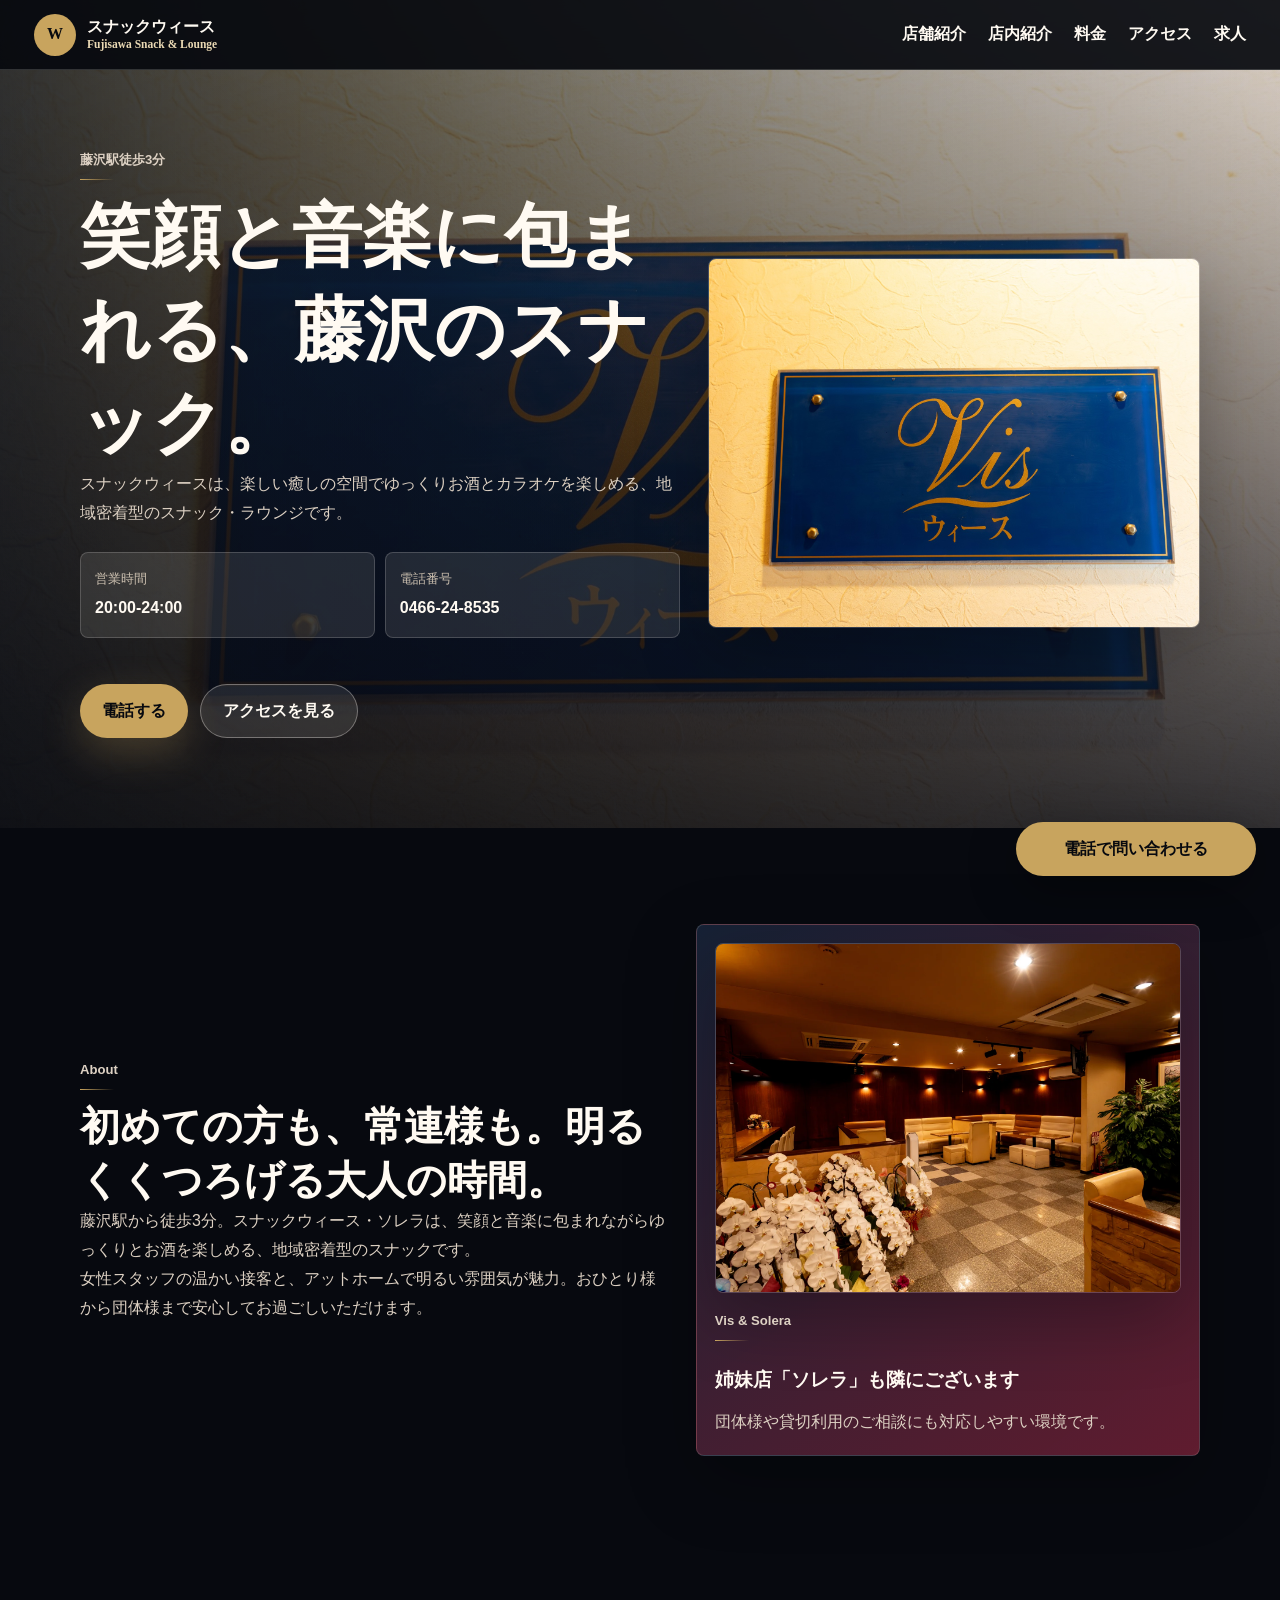
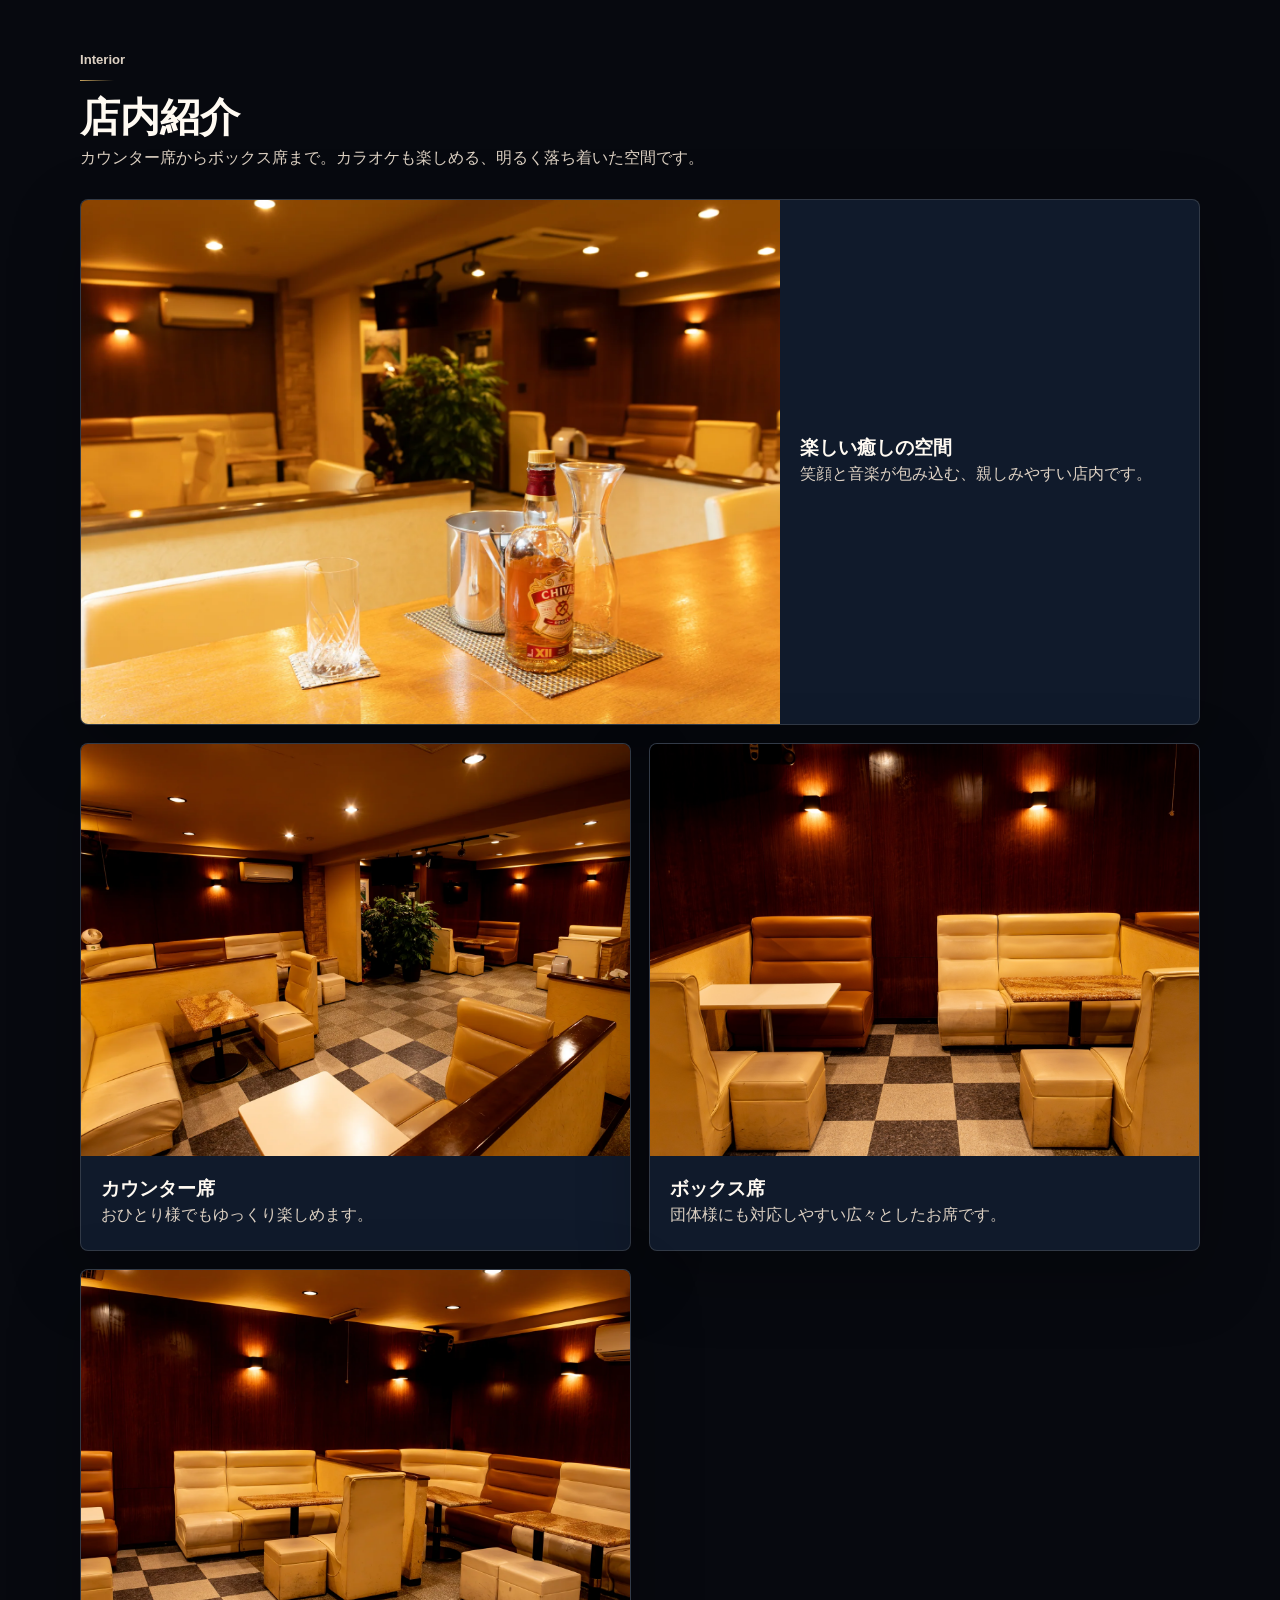
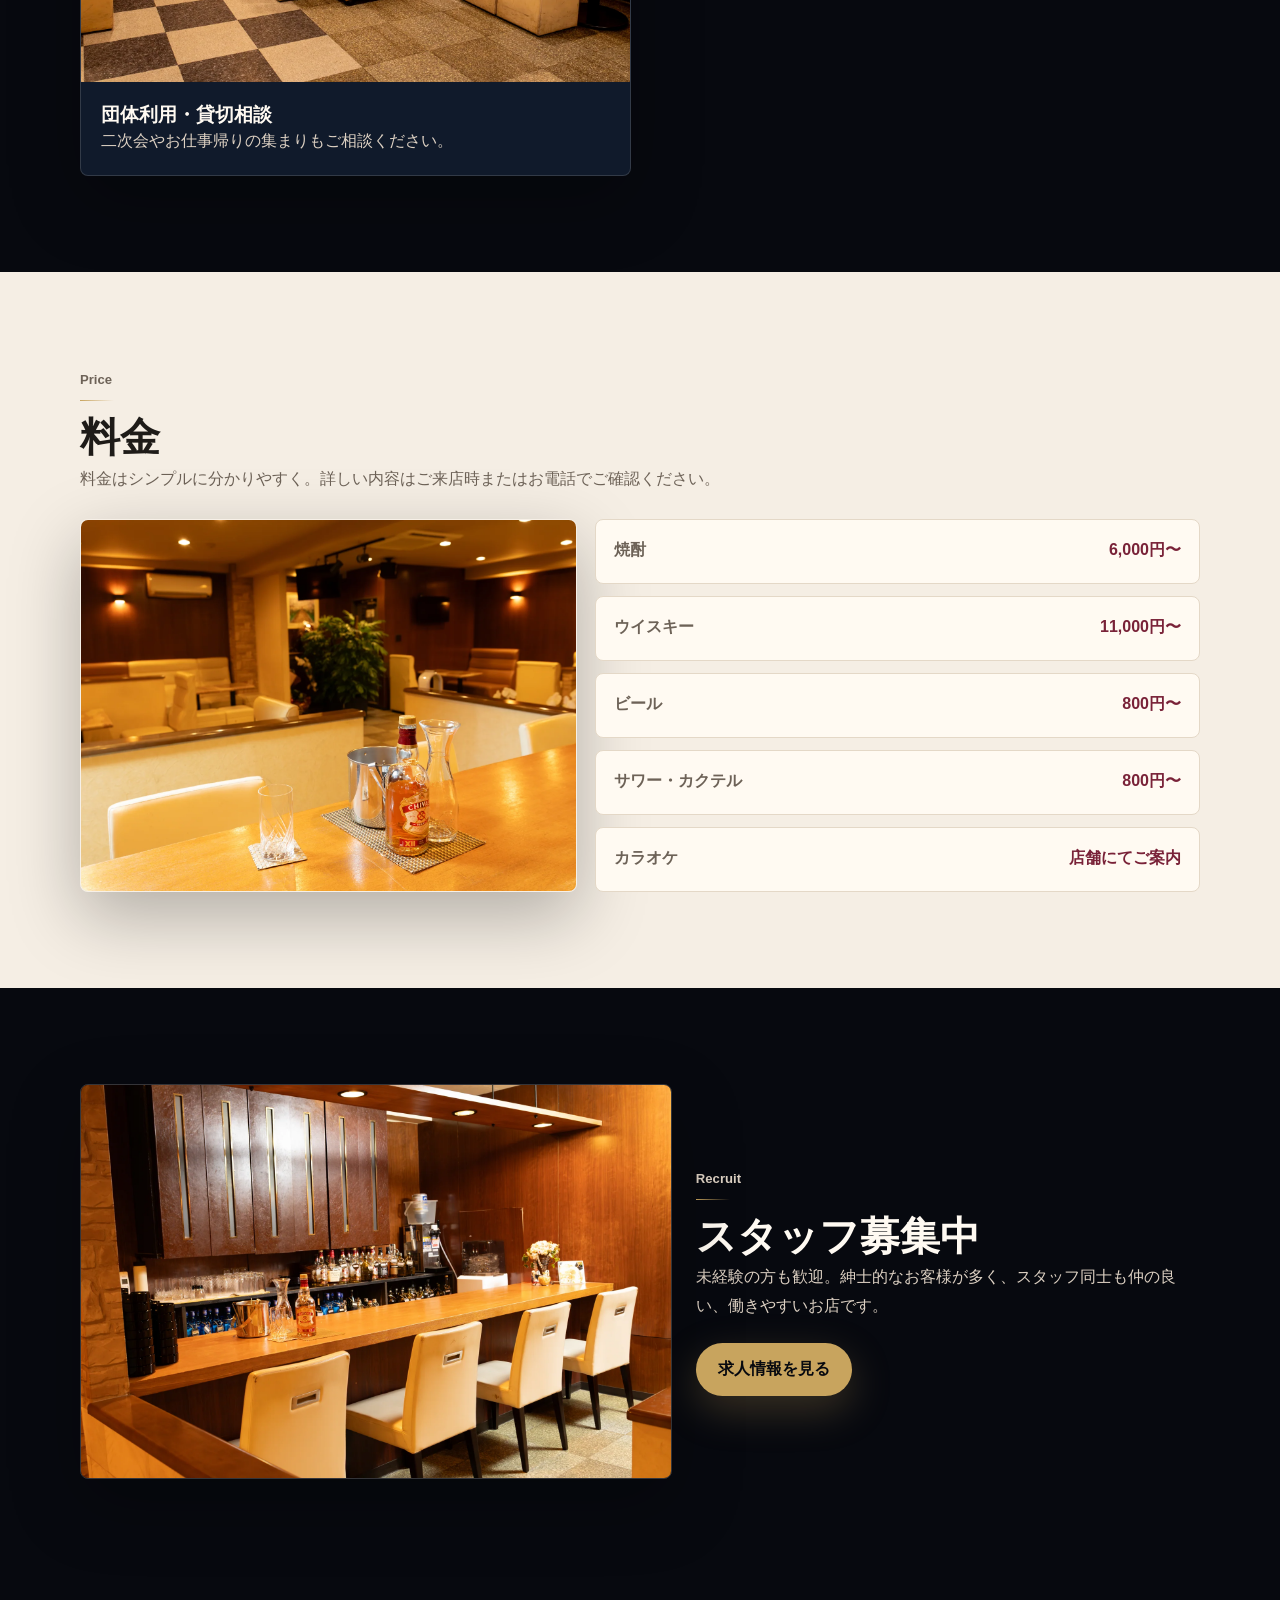
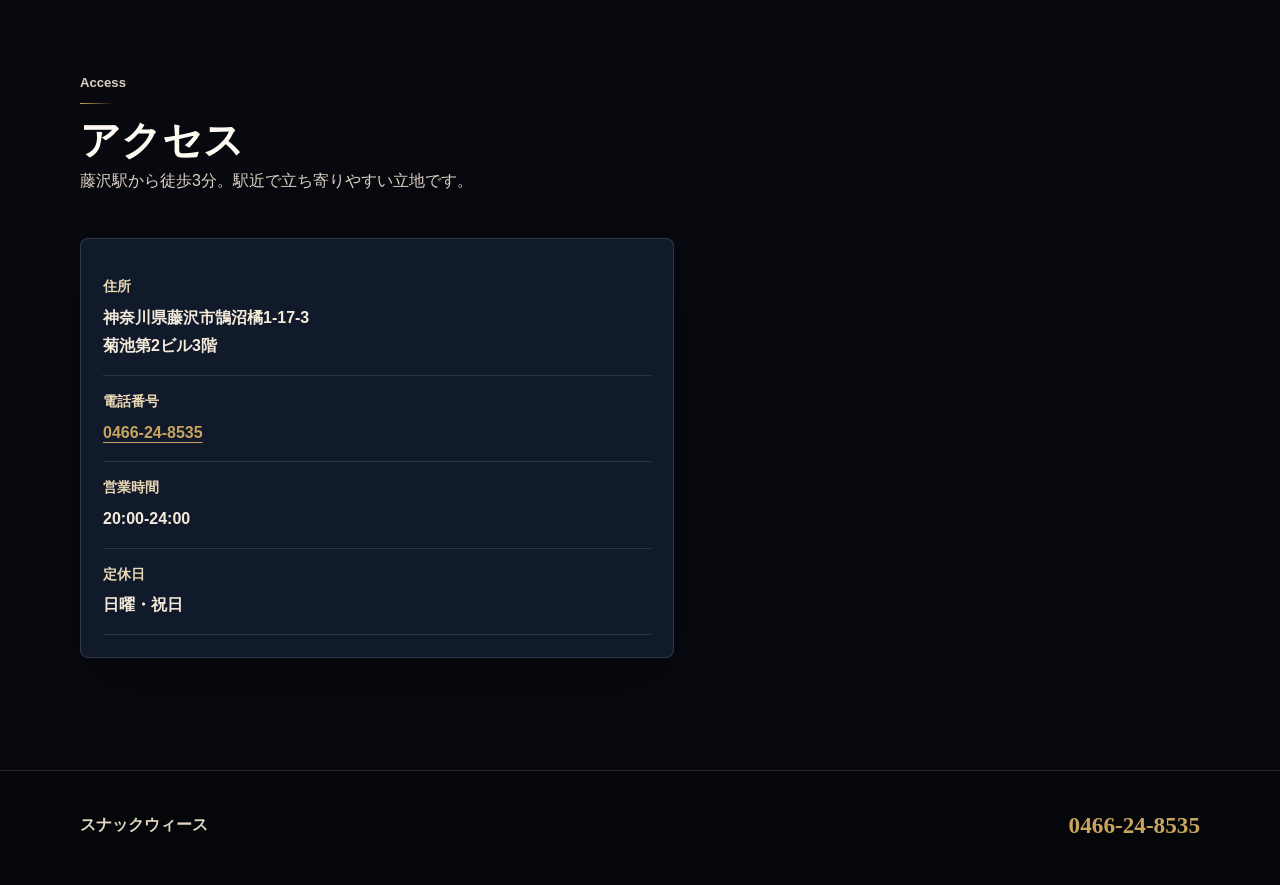
==== commit b78a5db1: "Add refined homepage motion and updated photos" ====
--- a/index.html
+++ b/index.html
@@ -7,8 +7,8 @@
   <meta name="description" content="藤沢駅から徒歩3分。スナックウィースは、笑顔と音楽に包まれながらゆっくりお酒を楽しめる地域密着型のスナック・ラウンジです。">
   <meta property="og:title" content="スナックウィース｜藤沢駅徒歩3分のスナック">
   <meta property="og:description" content="笑顔と音楽に包まれながら、ゆっくりお酒を楽しめる藤沢駅近くの地域密着型スナック。">
-  <meta property="og:image" content="images/photo-must-1.webp">
-  <link rel="preload" as="image" href="images/photo-must-1.webp">
+  <meta property="og:image" content="images/logo-sign.jpg">
+  <link rel="preload" as="image" href="images/logo-sign.jpg">
   <link rel="stylesheet" href="css/style.css">
   <script defer src="js/main.js"></script>
 </head>
@@ -26,7 +26,7 @@
   </header>
 
   <main>
-    <section class="hero">
+    <section class="hero reveal-hero">
       <div class="hero-bg"></div>
       <div class="hero-copy">
         <p class="eyebrow">藤沢駅徒歩3分</p>
@@ -35,10 +35,10 @@
         <div class="hero-data"><div><span>営業時間</span><b>20:00-24:00</b></div><div><span>電話番号</span><b>0466-24-8535</b></div></div>
         <div class="actions"><a class="btn gold" href="tel:0466248535">電話する</a><a class="btn ghost" href="#access">アクセスを見る</a></div>
       </div>
-      <img class="hero-photo" src="images/photo-must-1.webp" alt="スナックウィースの落ち着いたラウンジ店内">
+      <img class="hero-photo" src="images/logo-sign.jpg" alt="スナックウィースのロゴ看板">
     </section>
 
-    <section id="about" class="section two-col">
+    <section id="about" class="section two-col reveal">
       <div>
         <p class="eyebrow">About</p>
         <h2>初めての方も、常連様も。明るくくつろげる大人の時間。</h2>
@@ -48,29 +48,29 @@
       <aside class="panel"><img src="images/photo-005.webp" alt="スナックウィースの看板"><p class="eyebrow">Vis & Solera</p><h3>姉妹店「ソレラ」も隣にございます</h3><p>団体様や貸切利用のご相談にも対応しやすい環境です。</p></aside>
     </section>
 
-    <section id="interior" class="section">
+    <section id="interior" class="section reveal">
       <div class="section-head"><p class="eyebrow">Interior</p><h2>店内紹介</h2><p>カウンター席からボックス席まで。カラオケも楽しめる、明るく落ち着いた空間です。</p></div>
       <div class="cards">
         <article class="card wide"><img src="images/photo-must-2.webp" alt="スナックウィースの明るく落ち着いた店内"><div><h3>楽しい癒しの空間</h3><p>笑顔と音楽が包み込む、親しみやすい店内です。</p></div></article>
         <article class="card"><img src="images/photo-must-3.webp" alt="スナックウィースのカウンター席"><div><h3>カウンター席</h3><p>おひとり様でもゆっくり楽しめます。</p></div></article>
-        <article class="card"><img src="images/photo-017.webp" alt="スナックウィースのボックス席"><div><h3>ボックス席</h3><p>団体様にも対応しやすい広々としたお席です。</p></div></article>
+        <article class="card"><img src="images/box-seats.jpg" alt="スナックウィースのボックス席"><div><h3>ボックス席</h3><p>団体様にも対応しやすい広々としたお席です。</p></div></article>
         <article class="card"><img src="images/photo-009.webp" alt="スナックウィースの団体利用向け店内"><div><h3>団体利用・貸切相談</h3><p>二次会やお仕事帰りの集まりもご相談ください。</p></div></article>
       </div>
     </section>
 
-    <section id="price" class="price">
+    <section id="price" class="price reveal">
       <div class="section">
         <div class="section-head"><p class="eyebrow">Price</p><h2>料金</h2><p>料金はシンプルに分かりやすく。詳しい内容はご来店時またはお電話でご確認ください。</p></div>
         <div class="price-grid"><img src="images/photo-012.webp" alt="焼酎やウイスキーを楽しめるカウンター"><div class="price-list"><p><span>焼酎</span><b>6,000円〜</b></p><p><span>ウイスキー</span><b>11,000円〜</b></p><p><span>ビール</span><b>800円〜</b></p><p><span>サワー・カクテル</span><b>800円〜</b></p><p><span>カラオケ</span><b>店舗にてご案内</b></p></div></div>
       </div>
     </section>
 
-    <section class="section two-col">
+    <section class="section two-col reveal">
       <img class="rounded" src="images/photo-014.webp" alt="スナックウィースの求人イメージ">
       <div><p class="eyebrow">Recruit</p><h2>スタッフ募集中</h2><p>未経験の方も歓迎。紳士的なお客様が多く、スタッフ同士も仲の良い、働きやすいお店です。</p><a class="btn gold" href="recruit.html">求人情報を見る</a></div>
     </section>
 
-    <section id="access" class="section">
+    <section id="access" class="section reveal">
       <div class="section-head"><p class="eyebrow">Access</p><h2>アクセス</h2><p>藤沢駅から徒歩3分。駅近で立ち寄りやすい立地です。</p></div>
       <div class="access"><dl><div><dt>住所</dt><dd>神奈川県藤沢市鵠沼橘1-17-3<br>菊池第2ビル3階</dd></div><div><dt>電話番号</dt><dd><a href="tel:0466248535">0466-24-8535</a></dd></div><div><dt>営業時間</dt><dd>20:00-24:00</dd></div><div><dt>定休日</dt><dd>日曜・祝日</dd></div></dl><iframe title="Google Map" src="https://www.google.com/maps?q=%E7%A5%9E%E5%A5%88%E5%B7%9D%E7%9C%8C%E8%97%A4%E6%B2%A2%E5%B8%82%E9%B5%A0%E6%B2%BC%E6%A9%981-17-3%20%E8%8F%8A%E6%B1%A0%E7%AC%AC2%E3%83%93%E3%83%AB3%E9%9A%8E&output=embed" loading="lazy"></iframe></div>
     </section>
--- a/css/style.css
+++ b/css/style.css
@@ -1 +1,3 @@
-:root{--black:#07090f;--navy:#101a2b;--gold:#c8a45e;--wine:#792238;--white:#fffaf2;--paper:#f5eee4;--ink:#1e1b18;--line:rgba(255,250,242,.16);--shadow:0 24px 70px rgba(0,0,0,.28)}*{box-sizing:border-box}html{scroll-behavior:smooth}body{margin:0;color:var(--white);background:var(--black);font-family:"Hiragino Kaku Gothic ProN","Yu Gothic",Meiryo,sans-serif;line-height:1.8}img{display:block;width:100%}a{color:inherit;text-decoration:none}.site-header{position:fixed;inset:0 0 auto;z-index:50;display:flex;align-items:center;justify-content:space-between;gap:18px;min-height:70px;padding:12px 18px;background:rgba(7,9,15,.92);border-bottom:1px solid var(--line);backdrop-filter:blur(14px)}.brand{display:flex;align-items:center;gap:11px}.brand span{display:grid;place-items:center;width:42px;height:42px;color:#080a0f;background:var(--gold);border-radius:50%;font-family:Georgia,serif;font-weight:700}.brand strong{display:block;font-family:"Hiragino Mincho ProN","Yu Mincho",serif;line-height:1.25}.brand small{display:block;color:#ead9b4;font-size:.72rem}.nav-toggle{display:grid;gap:5px;width:44px;height:44px;padding:11px;border:1px solid rgba(255,250,242,.28);border-radius:50%;background:transparent}.nav-toggle i{height:2px;background:var(--white)}.global-nav{display:none;position:absolute;inset:70px 0 auto;padding:8px 18px 20px;background:rgba(7,9,15,.98)}.global-nav.is-open{display:grid}.global-nav a{padding:13px 4px;border-bottom:1px solid rgba(255,250,242,.1);font-weight:700}.hero,.sub-hero{position:relative;min-height:100svh;display:grid;align-items:end;gap:28px;padding:108px 20px 42px;overflow:hidden;isolation:isolate}.hero-bg,.sub-hero:before{position:absolute;inset:0;z-index:-2;background:center/cover no-repeat url("../images/photo-must-1.webp");content:""}.sub-hero:before{background-image:url("../images/photo-016.webp")}.hero:after,.sub-hero:after{position:absolute;inset:0;z-index:-1;background:linear-gradient(180deg,rgba(7,9,15,.08),rgba(7,9,15,.82)),linear-gradient(90deg,rgba(16,26,43,.84),rgba(121,34,56,.08));content:""}.hero-copy{width:min(100%,720px)}.eyebrow{margin:0 0 10px;color:var(--gold);font-size:.82rem;font-weight:700;letter-spacing:0}h1,h2,h3{margin:0;font-family:"Hiragino Mincho ProN","Yu Mincho",serif;line-height:1.34}h1{max-width:9.5em;font-size:2.42rem}h2{font-size:1.82rem}p{margin:0}.hero-copy>p,.sub-hero p,.section p{color:#ddd1c3}.hero-data{display:grid;grid-template-columns:repeat(2,minmax(0,1fr));gap:10px;margin-top:24px}.hero-data div{min-height:82px;padding:14px;background:rgba(255,250,242,.1);border:1px solid rgba(255,250,242,.18);border-radius:8px}.hero-data span{display:block;color:#cbbfaf;font-size:.8rem}.hero-data b{display:block;margin-top:4px}.actions{display:flex;flex-wrap:wrap;gap:12px;margin-top:24px}.btn{display:inline-flex;align-items:center;justify-content:center;min-height:50px;margin-top:22px;padding:12px 22px;border-radius:999px;font-weight:700}.btn.gold{color:#07090f;background:var(--gold);box-shadow:0 14px 40px rgba(200,164,94,.26)}.btn.ghost{color:var(--white);background:rgba(255,250,242,.1);border:1px solid rgba(255,250,242,.34)}.hero-photo,.rounded,.price-grid img,.panel img{border:1px solid rgba(255,250,242,.18);border-radius:8px;box-shadow:var(--shadow);object-fit:cover}.hero-photo{display:none;aspect-ratio:4/3}.section{width:min(1120px,calc(100% - 40px));margin:0 auto;padding:72px 0}.section-head{margin-bottom:26px}.two-col{display:grid;gap:24px;align-items:center}.panel,.card,dl.job,.access dl,.faq details,.apply{background:var(--navy);border:1px solid rgba(255,250,242,.14);border-radius:8px;box-shadow:var(--shadow)}.panel{display:grid;gap:16px;padding:18px;background:linear-gradient(145deg,rgba(23,35,56,.95),rgba(121,34,56,.78))}.panel img{aspect-ratio:4/3}.cards{display:grid;gap:18px}.card{overflow:hidden}.card img{aspect-ratio:4/3;object-fit:cover}.card div{padding:20px}.price{background:var(--paper);color:var(--ink)}.price .section p{color:#6d6257}.price-grid{display:grid;gap:18px}.price-grid img{aspect-ratio:4/3}.price-list{display:grid;gap:12px}.price-list p{display:flex;justify-content:space-between;gap:18px;min-height:64px;padding:16px 18px;color:var(--ink);background:#fffaf2;border:1px solid #e4d8c7;border-radius:8px;font-weight:700}.price-list b{color:var(--wine);white-space:nowrap}.access{display:grid;gap:20px}.access dl,dl.job{padding:22px}.access dl div,dl.job div{display:grid;gap:4px;padding:14px 0;border-bottom:1px solid rgba(255,250,242,.12)}dt{color:#ead9b4;font-size:.85rem;font-weight:700}dd{margin:0;color:#f5ead9;font-weight:700}dd a{color:var(--gold);text-decoration:underline;text-underline-offset:4px}iframe{width:100%;min-height:360px;border:0;border-radius:8px}.faq{display:grid;gap:12px}.faq details{padding:18px}.faq summary{cursor:pointer;font-weight:700}.apply{display:grid;gap:22px;padding:28px;background:linear-gradient(145deg,rgba(23,35,56,.95),rgba(121,34,56,.78))}footer{display:grid;gap:14px;padding:34px 20px 96px;color:#e2d5c2;background:#050609;border-top:1px solid rgba(255,250,242,.12)}footer a{color:var(--gold);font-family:Georgia,serif;font-size:1.45rem;font-weight:700}.fixed-call{position:fixed;left:14px;right:14px;bottom:14px;z-index:60}.fixed-call a{display:flex;align-items:center;justify-content:center;min-height:54px;color:#07090f;background:var(--gold);border-radius:999px;box-shadow:0 14px 48px rgba(0,0,0,.35);font-weight:700}@media (min-width:760px){.site-header{padding:12px 34px}.nav-toggle{display:none}.global-nav{position:static;display:flex;gap:22px;padding:0;background:transparent}.global-nav a{padding:8px 0;border:0}.hero,.sub-hero{min-height:92svh;padding:130px max(48px,calc((100vw - 1120px)/2)) 72px}.hero{grid-template-columns:minmax(0,.95fr) minmax(360px,.78fr);align-items:center}.hero-photo{display:block}h1{font-size:4.35rem}h2{font-size:2.5rem}.section{padding:96px 0}.two-col,.access,.apply{grid-template-columns:1.08fr .92fr}.cards{grid-template-columns:repeat(2,1fr)}.card.wide{grid-column:1/-1;display:grid;grid-template-columns:1.25fr .75fr;align-items:center}.card.wide img{height:100%;min-height:420px}.price-grid{grid-template-columns:.82fr 1fr;align-items:stretch}.price-grid img{height:100%}footer{grid-template-columns:1fr auto;align-items:center;padding-left:max(40px,calc((100vw - 1120px)/2));padding-right:max(40px,calc((100vw - 1120px)/2));padding-bottom:38px}.fixed-call{left:auto;right:24px;bottom:24px;width:240px}}
+:root{--black:#07090f;--navy:#101a2b;--gold:#c8a45e;--wine:#792238;--white:#fffaf2;--paper:#f5eee4;--ink:#1e1b18;--line:rgba(255,250,242,.16);--shadow:0 24px 70px rgba(0,0,0,.28)}*{box-sizing:border-box}html{scroll-behavior:smooth}body{margin:0;color:var(--white);background:var(--black);font-family:"Hiragino Kaku Gothic ProN","Yu Gothic",Meiryo,sans-serif;line-height:1.8}img{display:block;width:100%}a{color:inherit;text-decoration:none}.site-header{position:fixed;inset:0 0 auto;z-index:50;display:flex;align-items:center;justify-content:space-between;gap:18px;min-height:70px;padding:12px 18px;background:rgba(7,9,15,.92);border-bottom:1px solid var(--line);backdrop-filter:blur(14px)}.brand{display:flex;align-items:center;gap:11px}.brand span{display:grid;place-items:center;width:42px;height:42px;color:#080a0f;background:var(--gold);border-radius:50%;font-family:Georgia,serif;font-weight:700}.brand strong{display:block;font-family:"Hiragino Mincho ProN","Yu Mincho",serif;line-height:1.25}.brand small{display:block;color:#ead9b4;font-size:.72rem}.nav-toggle{display:grid;gap:5px;width:44px;height:44px;padding:11px;border:1px solid rgba(255,250,242,.28);border-radius:50%;background:transparent}.nav-toggle i{height:2px;background:var(--white)}.global-nav{display:none;position:absolute;inset:70px 0 auto;padding:8px 18px 20px;background:rgba(7,9,15,.98)}.global-nav.is-open{display:grid}.global-nav a{padding:13px 4px;border-bottom:1px solid rgba(255,250,242,.1);font-weight:700}.hero,.sub-hero{position:relative;min-height:100svh;display:grid;align-items:end;gap:28px;padding:108px 20px 42px;overflow:hidden;isolation:isolate}.hero-bg,.sub-hero:before{position:absolute;inset:0;z-index:-2;background:center/cover no-repeat url("../images/logo-sign.jpg");content:""}.sub-hero:before{background-image:url("../images/photo-016.webp")}.hero:after,.sub-hero:after{position:absolute;inset:0;z-index:-1;background:linear-gradient(180deg,rgba(7,9,15,.08),rgba(7,9,15,.82)),linear-gradient(90deg,rgba(16,26,43,.84),rgba(121,34,56,.08));content:""}.hero-copy{width:min(100%,720px)}.eyebrow{margin:0 0 10px;color:var(--gold);font-size:.82rem;font-weight:700;letter-spacing:0}h1,h2,h3{margin:0;font-family:"Hiragino Mincho ProN","Yu Mincho",serif;line-height:1.34}h1{max-width:9.5em;font-size:2.42rem}h2{font-size:1.82rem}p{margin:0}.hero-copy>p,.sub-hero p,.section p{color:#ddd1c3}.hero-data{display:grid;grid-template-columns:repeat(2,minmax(0,1fr));gap:10px;margin-top:24px}.hero-data div{min-height:82px;padding:14px;background:rgba(255,250,242,.1);border:1px solid rgba(255,250,242,.18);border-radius:8px}.hero-data span{display:block;color:#cbbfaf;font-size:.8rem}.hero-data b{display:block;margin-top:4px}.actions{display:flex;flex-wrap:wrap;gap:12px;margin-top:24px}.btn{display:inline-flex;align-items:center;justify-content:center;min-height:50px;margin-top:22px;padding:12px 22px;border-radius:999px;font-weight:700}.btn.gold{color:#07090f;background:var(--gold);box-shadow:0 14px 40px rgba(200,164,94,.26)}.btn.ghost{color:var(--white);background:rgba(255,250,242,.1);border:1px solid rgba(255,250,242,.34)}.hero-photo,.rounded,.price-grid img,.panel img{border:1px solid rgba(255,250,242,.18);border-radius:8px;box-shadow:var(--shadow);object-fit:cover}.hero-photo{display:none;aspect-ratio:4/3}.section{width:min(1120px,calc(100% - 40px));margin:0 auto;padding:72px 0}.section-head{margin-bottom:26px}.two-col{display:grid;gap:24px;align-items:center}.panel,.card,dl.job,.access dl,.faq details,.apply{background:var(--navy);border:1px solid rgba(255,250,242,.14);border-radius:8px;box-shadow:var(--shadow)}.panel{display:grid;gap:16px;padding:18px;background:linear-gradient(145deg,rgba(23,35,56,.95),rgba(121,34,56,.78))}.panel img{aspect-ratio:4/3}.cards{display:grid;gap:18px}.card{overflow:hidden}.card img{aspect-ratio:4/3;object-fit:cover}.card div{padding:20px}.price{background:var(--paper);color:var(--ink)}.price .section p{color:#6d6257}.price-grid{display:grid;gap:18px}.price-grid img{aspect-ratio:4/3}.price-list{display:grid;gap:12px}.price-list p{display:flex;justify-content:space-between;gap:18px;min-height:64px;padding:16px 18px;color:var(--ink);background:#fffaf2;border:1px solid #e4d8c7;border-radius:8px;font-weight:700}.price-list b{color:var(--wine);white-space:nowrap}.access{display:grid;gap:20px}.access dl,dl.job{padding:22px}.access dl div,dl.job div{display:grid;gap:4px;padding:14px 0;border-bottom:1px solid rgba(255,250,242,.12)}dt{color:#ead9b4;font-size:.85rem;font-weight:700}dd{margin:0;color:#f5ead9;font-weight:700}dd a{color:var(--gold);text-decoration:underline;text-underline-offset:4px}iframe{width:100%;min-height:360px;border:0;border-radius:8px}.faq{display:grid;gap:12px}.faq details{padding:18px}.faq summary{cursor:pointer;font-weight:700}.apply{display:grid;gap:22px;padding:28px;background:linear-gradient(145deg,rgba(23,35,56,.95),rgba(121,34,56,.78))}footer{display:grid;gap:14px;padding:34px 20px 96px;color:#e2d5c2;background:#050609;border-top:1px solid rgba(255,250,242,.12)}footer a{color:var(--gold);font-family:Georgia,serif;font-size:1.45rem;font-weight:700}.fixed-call{position:fixed;left:14px;right:14px;bottom:14px;z-index:60}.fixed-call a{display:flex;align-items:center;justify-content:center;min-height:54px;color:#07090f;background:var(--gold);border-radius:999px;box-shadow:0 14px 48px rgba(0,0,0,.35);font-weight:700}@media (min-width:760px){.site-header{padding:12px 34px}.nav-toggle{display:none}.global-nav{position:static;display:flex;gap:22px;padding:0;background:transparent}.global-nav a{padding:8px 0;border:0}.hero,.sub-hero{min-height:92svh;padding:130px max(48px,calc((100vw - 1120px)/2)) 72px}.hero{grid-template-columns:minmax(0,.95fr) minmax(360px,.78fr);align-items:center}.hero-photo{display:block}h1{font-size:4.35rem}h2{font-size:2.5rem}.section{padding:96px 0}.two-col,.access,.apply{grid-template-columns:1.08fr .92fr}.cards{grid-template-columns:repeat(2,1fr)}.card.wide{grid-column:1/-1;display:grid;grid-template-columns:1.25fr .75fr;align-items:center}.card.wide img{height:100%;min-height:420px}.price-grid{grid-template-columns:.82fr 1fr;align-items:stretch}.price-grid img{height:100%}footer{grid-template-columns:1fr auto;align-items:center;padding-left:max(40px,calc((100vw - 1120px)/2));padding-right:max(40px,calc((100vw - 1120px)/2));padding-bottom:38px}.fixed-call{left:auto;right:24px;bottom:24px;width:240px}}
+
+.site-header{transition:min-height .35s ease,padding .35s ease,background .35s ease,box-shadow .35s ease}.site-header.is-scrolled{min-height:62px;background:rgba(7,9,15,.96);box-shadow:0 12px 34px rgba(0,0,0,.24)}.hero-bg{transform:scale(1.04);animation:heroDrift 16s ease-out forwards}.hero:before{position:absolute;inset:0;z-index:-1;background:linear-gradient(115deg,transparent 0 38%,rgba(255,240,190,.16) 47%,transparent 56%);transform:translateX(-78%);animation:goldSweep 7.5s ease-in-out 1.2s infinite;content:"";pointer-events:none}.hero-copy .eyebrow,.hero-copy h1,.hero-copy>p,.hero-data,.actions,.hero-photo{animation:riseIn .85s cubic-bezier(.2,.8,.2,1) both}.hero-copy h1{animation-delay:.12s}.hero-copy>p{animation-delay:.22s}.hero-data{animation-delay:.34s}.actions{animation-delay:.44s}.hero-photo{animation-delay:.25s;transition:transform .7s ease,box-shadow .7s ease}.hero-photo:hover{transform:translateY(-6px) scale(1.012);box-shadow:0 28px 80px rgba(0,0,0,.38)}.reveal,.card,.panel,.price-list p,.rounded,.price-grid img,.access dl,iframe{opacity:0;transform:translateY(24px);transition:opacity .85s ease,transform .85s cubic-bezier(.2,.8,.2,1),box-shadow .45s ease,border-color .45s ease;transition-delay:var(--reveal-delay,0ms)}.reveal.is-visible,.card.is-visible,.panel.is-visible,.price-list p.is-visible,.rounded.is-visible,.price-grid img.is-visible,.access dl.is-visible,iframe.is-visible{opacity:1;transform:translateY(0)}.card,.panel,.price-list p,.btn,.fixed-call a{position:relative;overflow:hidden}.card:before,.panel:before,.btn:before,.fixed-call a:before{position:absolute;inset:0;background:linear-gradient(120deg,transparent,rgba(255,245,214,.2),transparent);transform:translateX(-120%);transition:transform .75s ease;content:"";pointer-events:none}.card:hover,.panel:hover{transform:translateY(-5px);border-color:rgba(200,164,94,.46);box-shadow:0 30px 90px rgba(0,0,0,.36)}.card:hover:before,.panel:hover:before,.btn:hover:before,.fixed-call a:hover:before{transform:translateX(120%)}.card img,.panel img,.rounded,.price-grid img{transition:transform .9s ease,filter .9s ease}.card:hover img,.panel:hover img{transform:scale(1.035);filter:saturate(1.05) contrast(1.04)}.btn,.fixed-call a{transition:transform .28s ease,box-shadow .28s ease,background .28s ease}.btn:hover,.fixed-call a:hover{transform:translateY(-2px);box-shadow:0 18px 48px rgba(200,164,94,.3)}.eyebrow:after{display:block;width:34px;height:1px;margin-top:8px;background:linear-gradient(90deg,var(--gold),transparent);content:""}@keyframes heroDrift{from{transform:scale(1.08)}to{transform:scale(1.02)}}@keyframes goldSweep{0%,46%{transform:translateX(-86%)}70%,100%{transform:translateX(86%)}}@keyframes riseIn{from{opacity:0;transform:translateY(22px)}to{opacity:1;transform:translateY(0)}}@media (prefers-reduced-motion:reduce){*,*:before,*:after{animation-duration:.01ms!important;animation-iteration-count:1!important;scroll-behavior:auto!important;transition-duration:.01ms!important}.reveal,.card,.panel,.price-list p,.rounded,.price-grid img,.access dl,iframe{opacity:1;transform:none}}
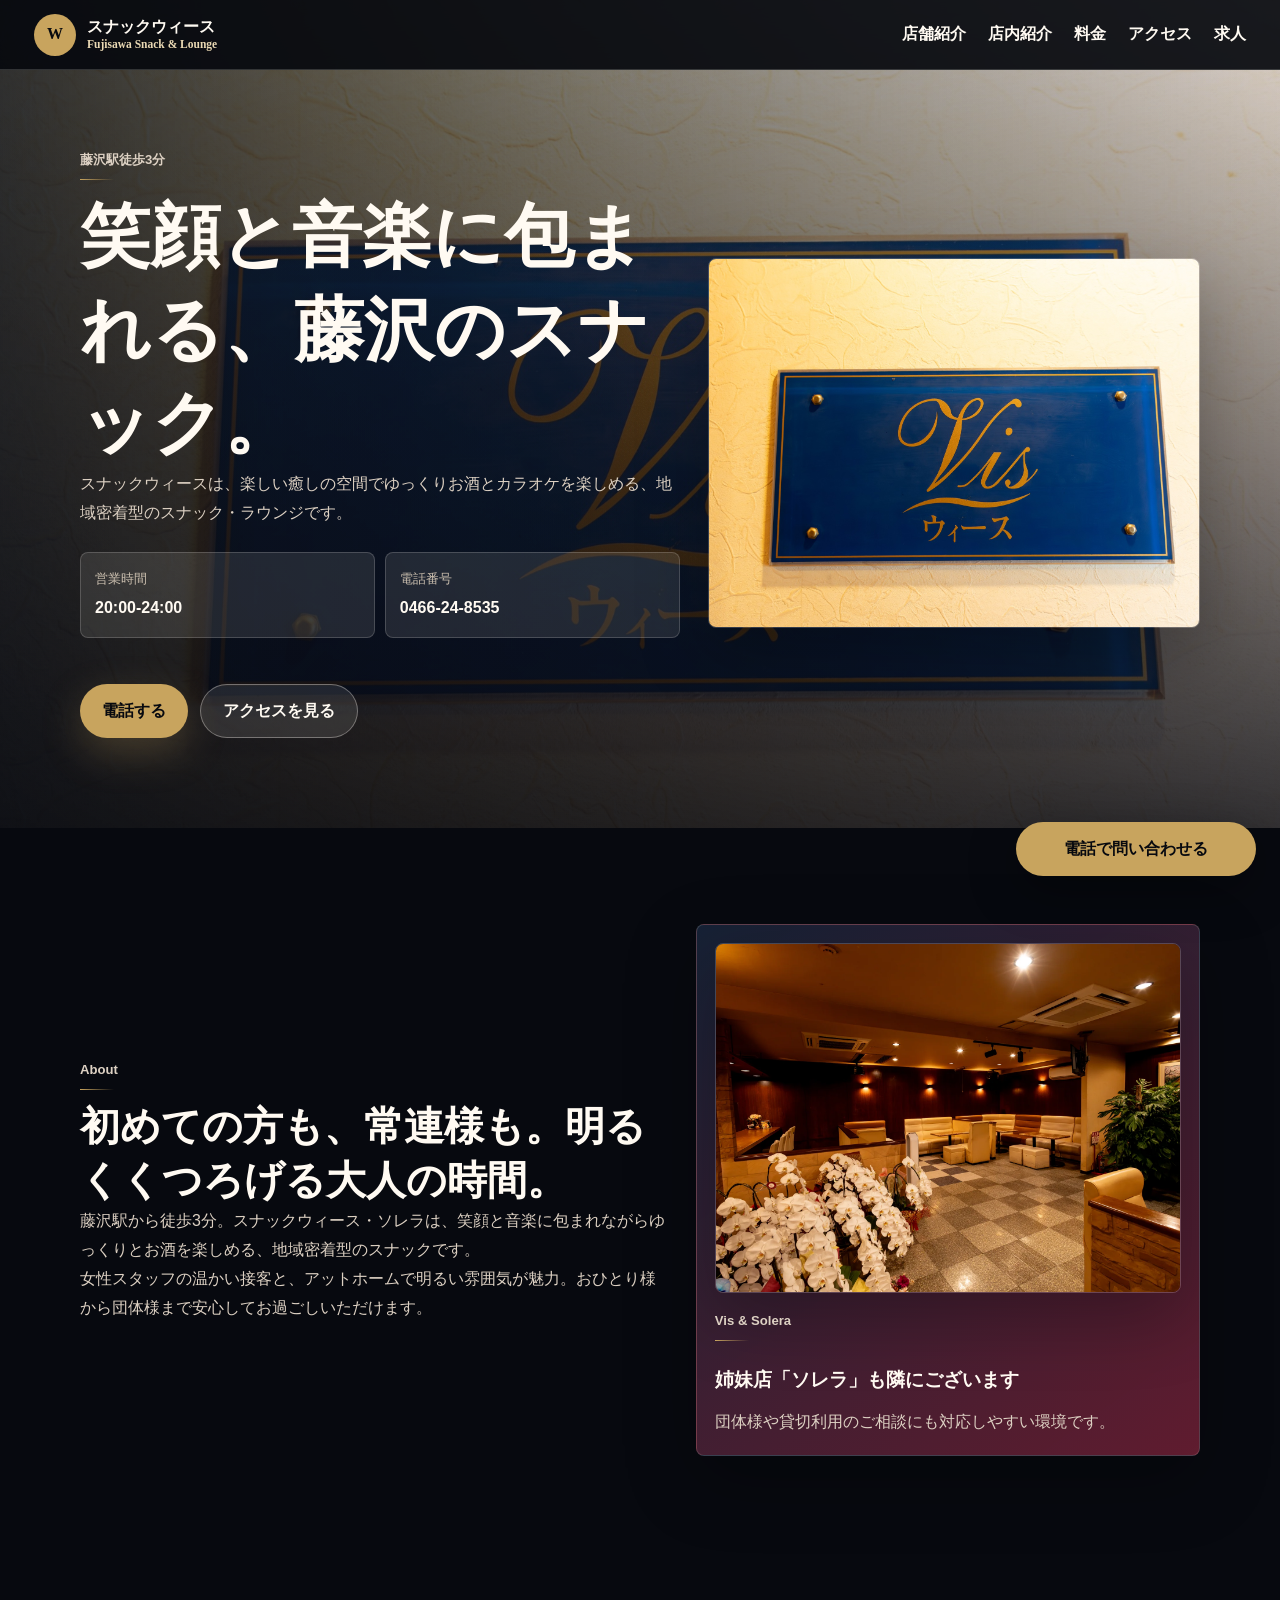
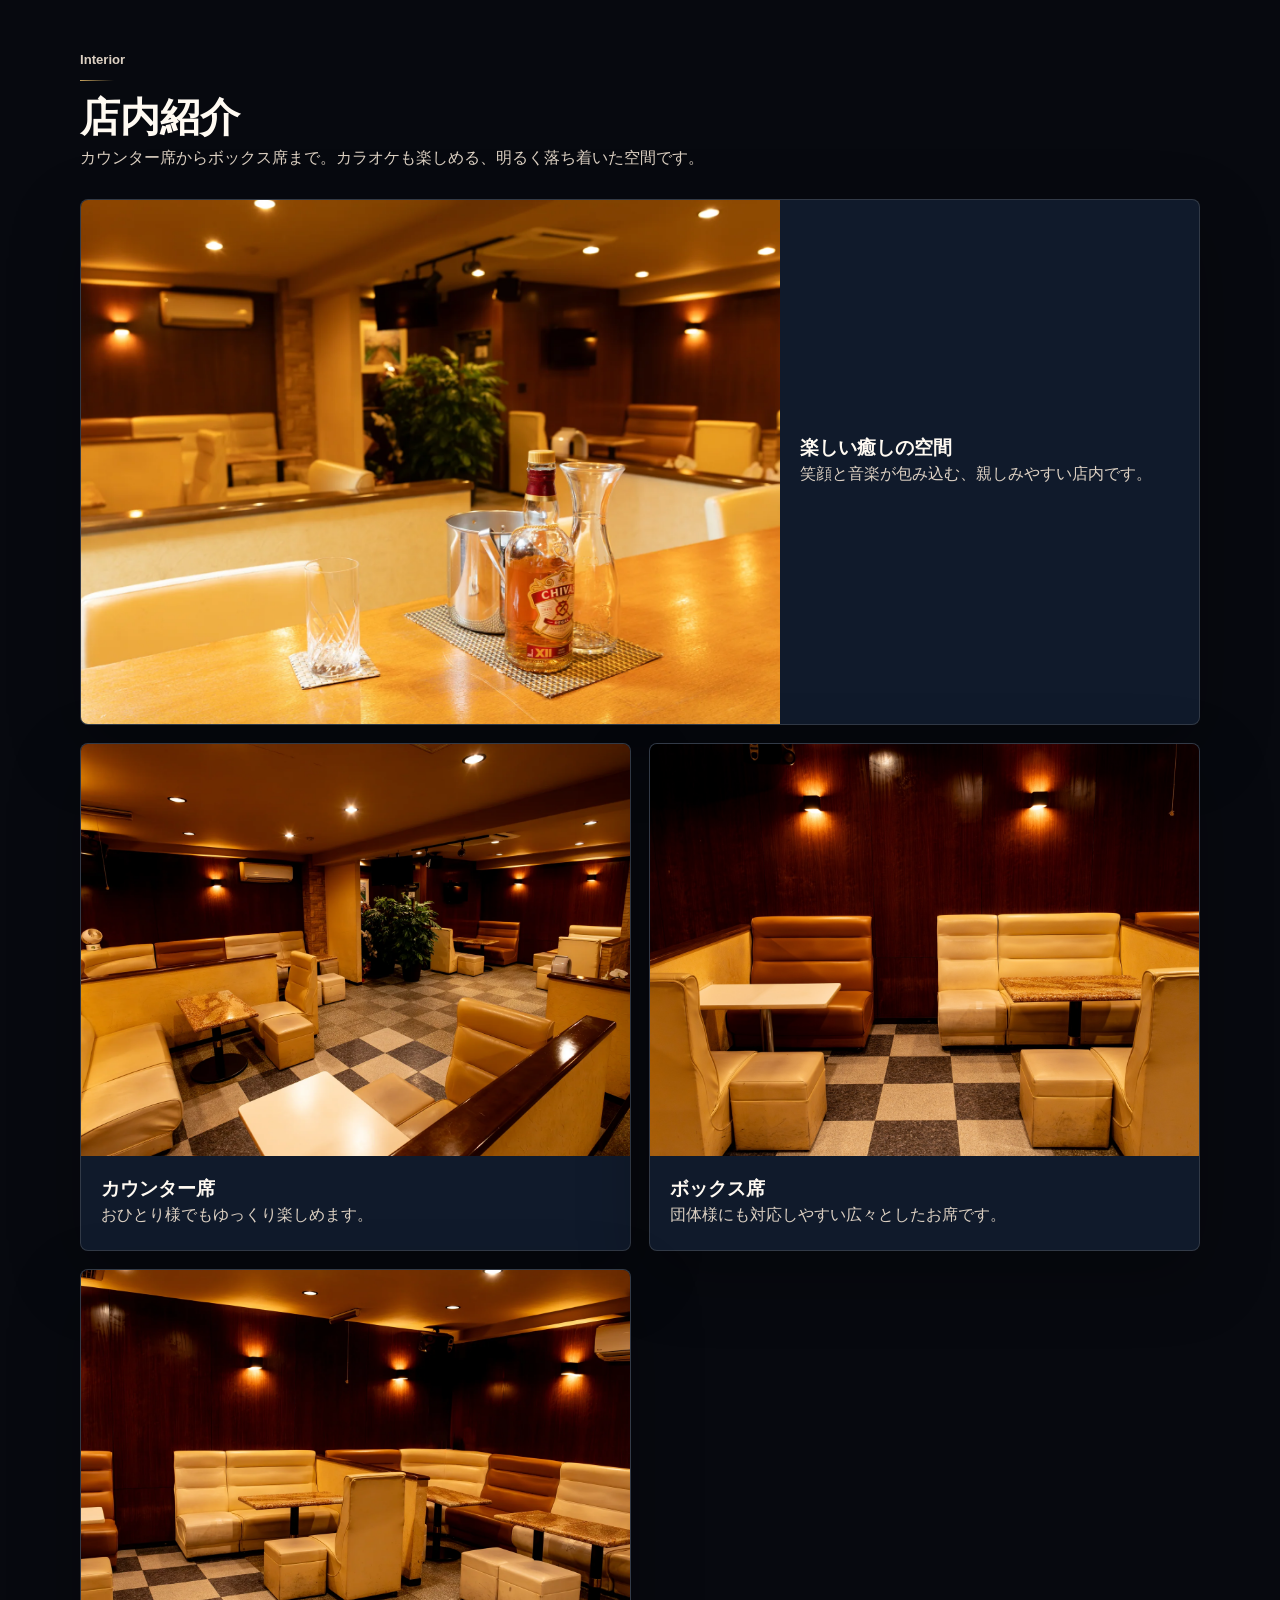
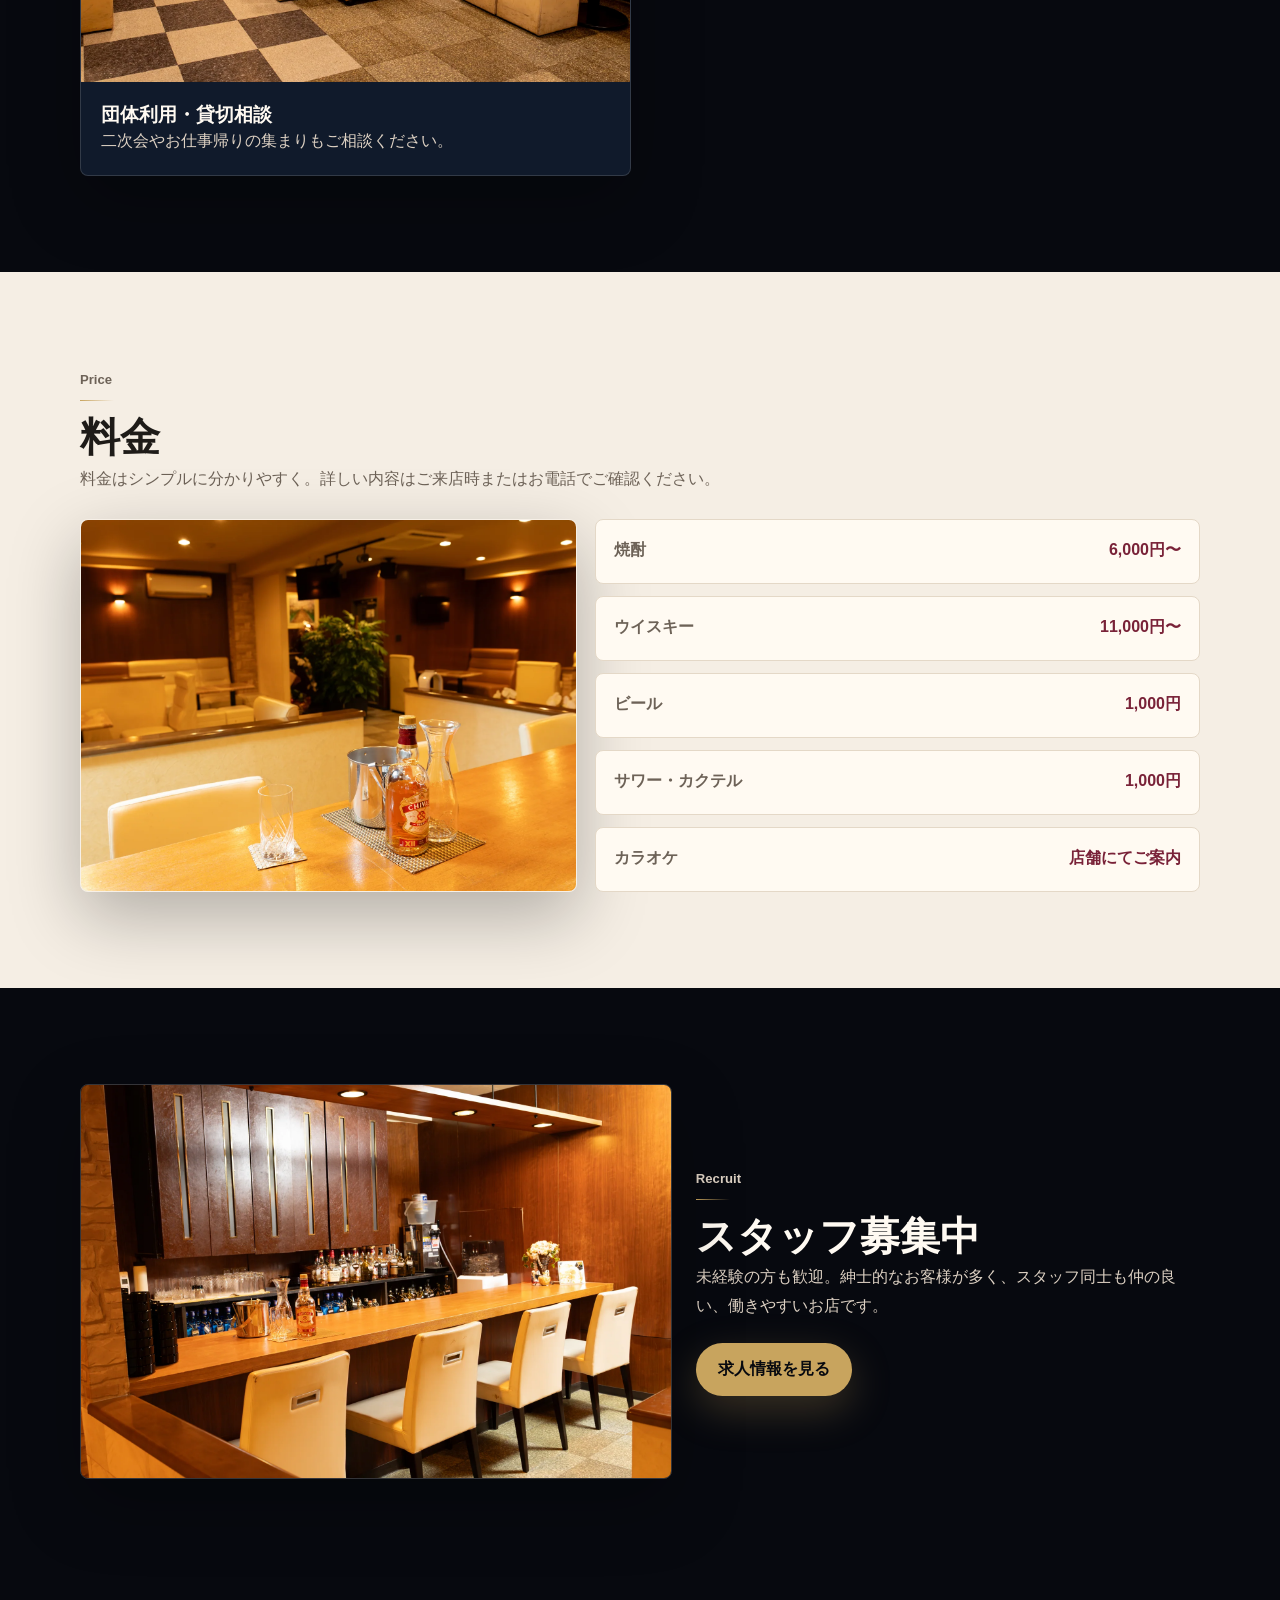
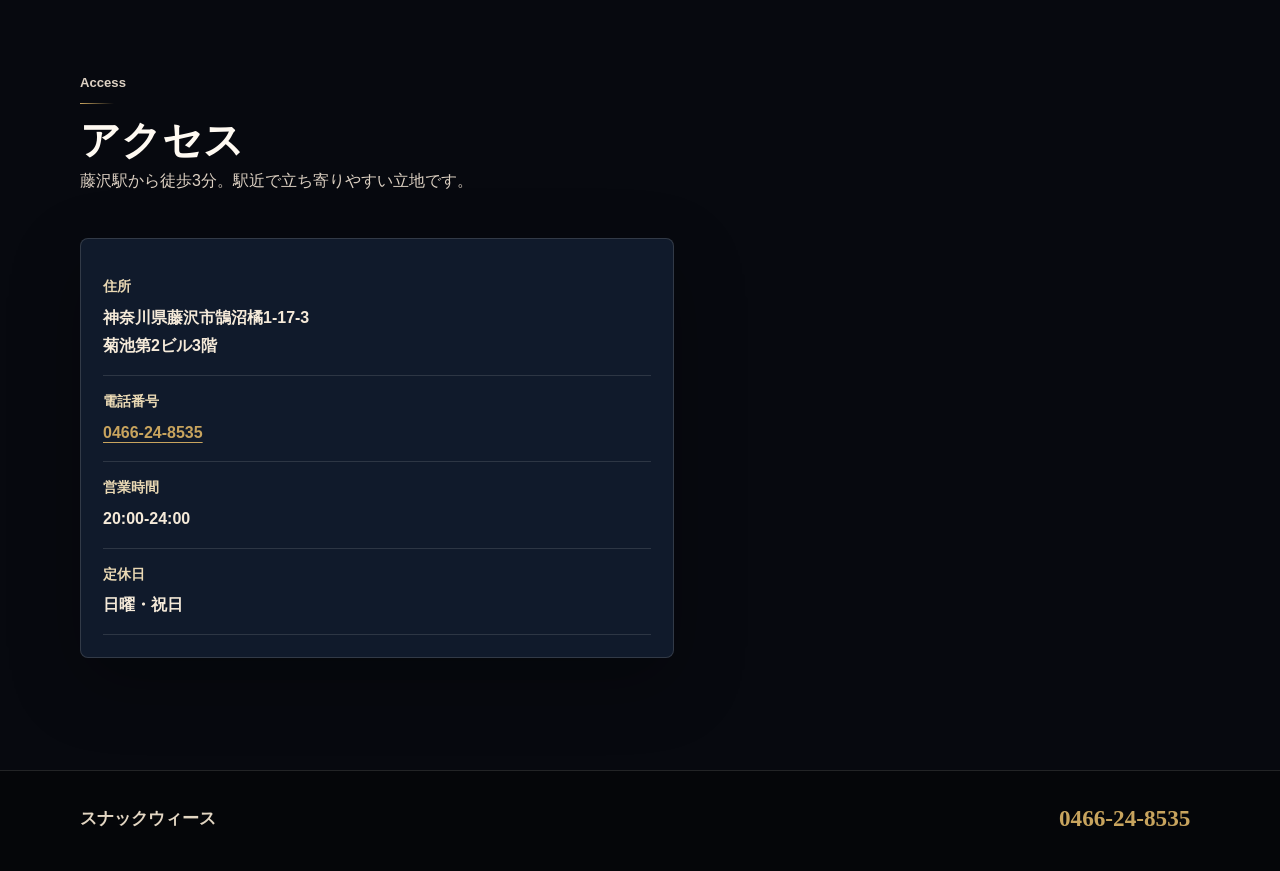
==== commit b7bdf2f2: "Update drink prices and footer alignment" ====
--- a/index.html
+++ b/index.html
@@ -7,7 +7,16 @@
   <meta name="description" content="藤沢駅から徒歩3分。スナックウィースは、笑顔と音楽に包まれながらゆっくりお酒を楽しめる地域密着型のスナック・ラウンジです。">
   <meta property="og:title" content="スナックウィース｜藤沢駅徒歩3分のスナック">
   <meta property="og:description" content="笑顔と音楽に包まれながら、ゆっくりお酒を楽しめる藤沢駅近くの地域密着型スナック。">
-  <meta property="og:image" content="images/logo-sign.jpg">
+  <meta property="og:image" content="https://nishita-gp1111.github.io/-/images/logo-sign.jpg">
+  <meta property="og:image:secure_url" content="https://nishita-gp1111.github.io/-/images/logo-sign.jpg">
+  <meta property="og:image:type" content="image/jpeg">
+  <meta property="og:image:width" content="1800">
+  <meta property="og:image:height" content="1200">
+  <meta property="og:image:alt" content="スナックウィースのロゴ看板">
+  <meta name="twitter:card" content="summary_large_image">
+  <meta name="twitter:image" content="https://nishita-gp1111.github.io/-/images/logo-sign.jpg">
+  <link rel="icon" href="logo.jpg">
+  <link rel="apple-touch-icon" href="logo.jpg">
   <link rel="preload" as="image" href="images/logo-sign.jpg">
   <link rel="stylesheet" href="css/style.css">
   <script defer src="js/main.js"></script>
@@ -61,7 +70,7 @@
     <section id="price" class="price reveal">
       <div class="section">
         <div class="section-head"><p class="eyebrow">Price</p><h2>料金</h2><p>料金はシンプルに分かりやすく。詳しい内容はご来店時またはお電話でご確認ください。</p></div>
-        <div class="price-grid"><img src="images/photo-012.webp" alt="焼酎やウイスキーを楽しめるカウンター"><div class="price-list"><p><span>焼酎</span><b>6,000円〜</b></p><p><span>ウイスキー</span><b>11,000円〜</b></p><p><span>ビール</span><b>800円〜</b></p><p><span>サワー・カクテル</span><b>800円〜</b></p><p><span>カラオケ</span><b>店舗にてご案内</b></p></div></div>
+        <div class="price-grid"><img src="images/photo-012.webp" alt="焼酎やウイスキーを楽しめるカウンター"><div class="price-list"><p><span>焼酎</span><b>6,000円〜</b></p><p><span>ウイスキー</span><b>11,000円〜</b></p><p><span>ビール</span><b>1,000円</b></p><p><span>サワー・カクテル</span><b>1,000円</b></p><p><span>カラオケ</span><b>店舗にてご案内</b></p></div></div>
       </div>
     </section>
 
--- a/css/style.css
+++ b/css/style.css
@@ -1,3 +1,4 @@
 :root{--black:#07090f;--navy:#101a2b;--gold:#c8a45e;--wine:#792238;--white:#fffaf2;--paper:#f5eee4;--ink:#1e1b18;--line:rgba(255,250,242,.16);--shadow:0 24px 70px rgba(0,0,0,.28)}*{box-sizing:border-box}html{scroll-behavior:smooth}body{margin:0;color:var(--white);background:var(--black);font-family:"Hiragino Kaku Gothic ProN","Yu Gothic",Meiryo,sans-serif;line-height:1.8}img{display:block;width:100%}a{color:inherit;text-decoration:none}.site-header{position:fixed;inset:0 0 auto;z-index:50;display:flex;align-items:center;justify-content:space-between;gap:18px;min-height:70px;padding:12px 18px;background:rgba(7,9,15,.92);border-bottom:1px solid var(--line);backdrop-filter:blur(14px)}.brand{display:flex;align-items:center;gap:11px}.brand span{display:grid;place-items:center;width:42px;height:42px;color:#080a0f;background:var(--gold);border-radius:50%;font-family:Georgia,serif;font-weight:700}.brand strong{display:block;font-family:"Hiragino Mincho ProN","Yu Mincho",serif;line-height:1.25}.brand small{display:block;color:#ead9b4;font-size:.72rem}.nav-toggle{display:grid;gap:5px;width:44px;height:44px;padding:11px;border:1px solid rgba(255,250,242,.28);border-radius:50%;background:transparent}.nav-toggle i{height:2px;background:var(--white)}.global-nav{display:none;position:absolute;inset:70px 0 auto;padding:8px 18px 20px;background:rgba(7,9,15,.98)}.global-nav.is-open{display:grid}.global-nav a{padding:13px 4px;border-bottom:1px solid rgba(255,250,242,.1);font-weight:700}.hero,.sub-hero{position:relative;min-height:100svh;display:grid;align-items:end;gap:28px;padding:108px 20px 42px;overflow:hidden;isolation:isolate}.hero-bg,.sub-hero:before{position:absolute;inset:0;z-index:-2;background:center/cover no-repeat url("../images/logo-sign.jpg");content:""}.sub-hero:before{background-image:url("../images/photo-016.webp")}.hero:after,.sub-hero:after{position:absolute;inset:0;z-index:-1;background:linear-gradient(180deg,rgba(7,9,15,.08),rgba(7,9,15,.82)),linear-gradient(90deg,rgba(16,26,43,.84),rgba(121,34,56,.08));content:""}.hero-copy{width:min(100%,720px)}.eyebrow{margin:0 0 10px;color:var(--gold);font-size:.82rem;font-weight:700;letter-spacing:0}h1,h2,h3{margin:0;font-family:"Hiragino Mincho ProN","Yu Mincho",serif;line-height:1.34}h1{max-width:9.5em;font-size:2.42rem}h2{font-size:1.82rem}p{margin:0}.hero-copy>p,.sub-hero p,.section p{color:#ddd1c3}.hero-data{display:grid;grid-template-columns:repeat(2,minmax(0,1fr));gap:10px;margin-top:24px}.hero-data div{min-height:82px;padding:14px;background:rgba(255,250,242,.1);border:1px solid rgba(255,250,242,.18);border-radius:8px}.hero-data span{display:block;color:#cbbfaf;font-size:.8rem}.hero-data b{display:block;margin-top:4px}.actions{display:flex;flex-wrap:wrap;gap:12px;margin-top:24px}.btn{display:inline-flex;align-items:center;justify-content:center;min-height:50px;margin-top:22px;padding:12px 22px;border-radius:999px;font-weight:700}.btn.gold{color:#07090f;background:var(--gold);box-shadow:0 14px 40px rgba(200,164,94,.26)}.btn.ghost{color:var(--white);background:rgba(255,250,242,.1);border:1px solid rgba(255,250,242,.34)}.hero-photo,.rounded,.price-grid img,.panel img{border:1px solid rgba(255,250,242,.18);border-radius:8px;box-shadow:var(--shadow);object-fit:cover}.hero-photo{display:none;aspect-ratio:4/3}.section{width:min(1120px,calc(100% - 40px));margin:0 auto;padding:72px 0}.section-head{margin-bottom:26px}.two-col{display:grid;gap:24px;align-items:center}.panel,.card,dl.job,.access dl,.faq details,.apply{background:var(--navy);border:1px solid rgba(255,250,242,.14);border-radius:8px;box-shadow:var(--shadow)}.panel{display:grid;gap:16px;padding:18px;background:linear-gradient(145deg,rgba(23,35,56,.95),rgba(121,34,56,.78))}.panel img{aspect-ratio:4/3}.cards{display:grid;gap:18px}.card{overflow:hidden}.card img{aspect-ratio:4/3;object-fit:cover}.card div{padding:20px}.price{background:var(--paper);color:var(--ink)}.price .section p{color:#6d6257}.price-grid{display:grid;gap:18px}.price-grid img{aspect-ratio:4/3}.price-list{display:grid;gap:12px}.price-list p{display:flex;justify-content:space-between;gap:18px;min-height:64px;padding:16px 18px;color:var(--ink);background:#fffaf2;border:1px solid #e4d8c7;border-radius:8px;font-weight:700}.price-list b{color:var(--wine);white-space:nowrap}.access{display:grid;gap:20px}.access dl,dl.job{padding:22px}.access dl div,dl.job div{display:grid;gap:4px;padding:14px 0;border-bottom:1px solid rgba(255,250,242,.12)}dt{color:#ead9b4;font-size:.85rem;font-weight:700}dd{margin:0;color:#f5ead9;font-weight:700}dd a{color:var(--gold);text-decoration:underline;text-underline-offset:4px}iframe{width:100%;min-height:360px;border:0;border-radius:8px}.faq{display:grid;gap:12px}.faq details{padding:18px}.faq summary{cursor:pointer;font-weight:700}.apply{display:grid;gap:22px;padding:28px;background:linear-gradient(145deg,rgba(23,35,56,.95),rgba(121,34,56,.78))}footer{display:grid;gap:14px;padding:34px 20px 96px;color:#e2d5c2;background:#050609;border-top:1px solid rgba(255,250,242,.12)}footer a{color:var(--gold);font-family:Georgia,serif;font-size:1.45rem;font-weight:700}.fixed-call{position:fixed;left:14px;right:14px;bottom:14px;z-index:60}.fixed-call a{display:flex;align-items:center;justify-content:center;min-height:54px;color:#07090f;background:var(--gold);border-radius:999px;box-shadow:0 14px 48px rgba(0,0,0,.35);font-weight:700}@media (min-width:760px){.site-header{padding:12px 34px}.nav-toggle{display:none}.global-nav{position:static;display:flex;gap:22px;padding:0;background:transparent}.global-nav a{padding:8px 0;border:0}.hero,.sub-hero{min-height:92svh;padding:130px max(48px,calc((100vw - 1120px)/2)) 72px}.hero{grid-template-columns:minmax(0,.95fr) minmax(360px,.78fr);align-items:center}.hero-photo{display:block}h1{font-size:4.35rem}h2{font-size:2.5rem}.section{padding:96px 0}.two-col,.access,.apply{grid-template-columns:1.08fr .92fr}.cards{grid-template-columns:repeat(2,1fr)}.card.wide{grid-column:1/-1;display:grid;grid-template-columns:1.25fr .75fr;align-items:center}.card.wide img{height:100%;min-height:420px}.price-grid{grid-template-columns:.82fr 1fr;align-items:stretch}.price-grid img{height:100%}footer{grid-template-columns:1fr auto;align-items:center;padding-left:max(40px,calc((100vw - 1120px)/2));padding-right:max(40px,calc((100vw - 1120px)/2));padding-bottom:38px}.fixed-call{left:auto;right:24px;bottom:24px;width:240px}}
 
 .site-header{transition:min-height .35s ease,padding .35s ease,background .35s ease,box-shadow .35s ease}.site-header.is-scrolled{min-height:62px;background:rgba(7,9,15,.96);box-shadow:0 12px 34px rgba(0,0,0,.24)}.hero-bg{transform:scale(1.04);animation:heroDrift 16s ease-out forwards}.hero:before{position:absolute;inset:0;z-index:-1;background:linear-gradient(115deg,transparent 0 38%,rgba(255,240,190,.16) 47%,transparent 56%);transform:translateX(-78%);animation:goldSweep 7.5s ease-in-out 1.2s infinite;content:"";pointer-events:none}.hero-copy .eyebrow,.hero-copy h1,.hero-copy>p,.hero-data,.actions,.hero-photo{animation:riseIn .85s cubic-bezier(.2,.8,.2,1) both}.hero-copy h1{animation-delay:.12s}.hero-copy>p{animation-delay:.22s}.hero-data{animation-delay:.34s}.actions{animation-delay:.44s}.hero-photo{animation-delay:.25s;transition:transform .7s ease,box-shadow .7s ease}.hero-photo:hover{transform:translateY(-6px) scale(1.012);box-shadow:0 28px 80px rgba(0,0,0,.38)}.reveal,.card,.panel,.price-list p,.rounded,.price-grid img,.access dl,iframe{opacity:0;transform:translateY(24px);transition:opacity .85s ease,transform .85s cubic-bezier(.2,.8,.2,1),box-shadow .45s ease,border-color .45s ease;transition-delay:var(--reveal-delay,0ms)}.reveal.is-visible,.card.is-visible,.panel.is-visible,.price-list p.is-visible,.rounded.is-visible,.price-grid img.is-visible,.access dl.is-visible,iframe.is-visible{opacity:1;transform:translateY(0)}.card,.panel,.price-list p,.btn,.fixed-call a{position:relative;overflow:hidden}.card:before,.panel:before,.btn:before,.fixed-call a:before{position:absolute;inset:0;background:linear-gradient(120deg,transparent,rgba(255,245,214,.2),transparent);transform:translateX(-120%);transition:transform .75s ease;content:"";pointer-events:none}.card:hover,.panel:hover{transform:translateY(-5px);border-color:rgba(200,164,94,.46);box-shadow:0 30px 90px rgba(0,0,0,.36)}.card:hover:before,.panel:hover:before,.btn:hover:before,.fixed-call a:hover:before{transform:translateX(120%)}.card img,.panel img,.rounded,.price-grid img{transition:transform .9s ease,filter .9s ease}.card:hover img,.panel:hover img{transform:scale(1.035);filter:saturate(1.05) contrast(1.04)}.btn,.fixed-call a{transition:transform .28s ease,box-shadow .28s ease,background .28s ease}.btn:hover,.fixed-call a:hover{transform:translateY(-2px);box-shadow:0 18px 48px rgba(200,164,94,.3)}.eyebrow:after{display:block;width:34px;height:1px;margin-top:8px;background:linear-gradient(90deg,var(--gold),transparent);content:""}@keyframes heroDrift{from{transform:scale(1.08)}to{transform:scale(1.02)}}@keyframes goldSweep{0%,46%{transform:translateX(-86%)}70%,100%{transform:translateX(86%)}}@keyframes riseIn{from{opacity:0;transform:translateY(22px)}to{opacity:1;transform:translateY(0)}}@media (prefers-reduced-motion:reduce){*,*:before,*:after{animation-duration:.01ms!important;animation-iteration-count:1!important;scroll-behavior:auto!important;transition-duration:.01ms!important}.reveal,.card,.panel,.price-list p,.rounded,.price-grid img,.access dl,iframe{opacity:1;transform:none}}
+footer{justify-items:center;text-align:center}footer strong{font-family:"Hiragino Mincho ProN","Yu Mincho",serif;font-size:1.08rem;line-height:1.4}footer a{display:inline-flex;align-items:center;justify-content:center;min-width:13ch;line-height:1.2;font-variant-numeric:tabular-nums}.fixed-call a{letter-spacing:0;text-align:center}@media (min-width:760px){footer{justify-items:initial;text-align:left}footer a{justify-self:end}}
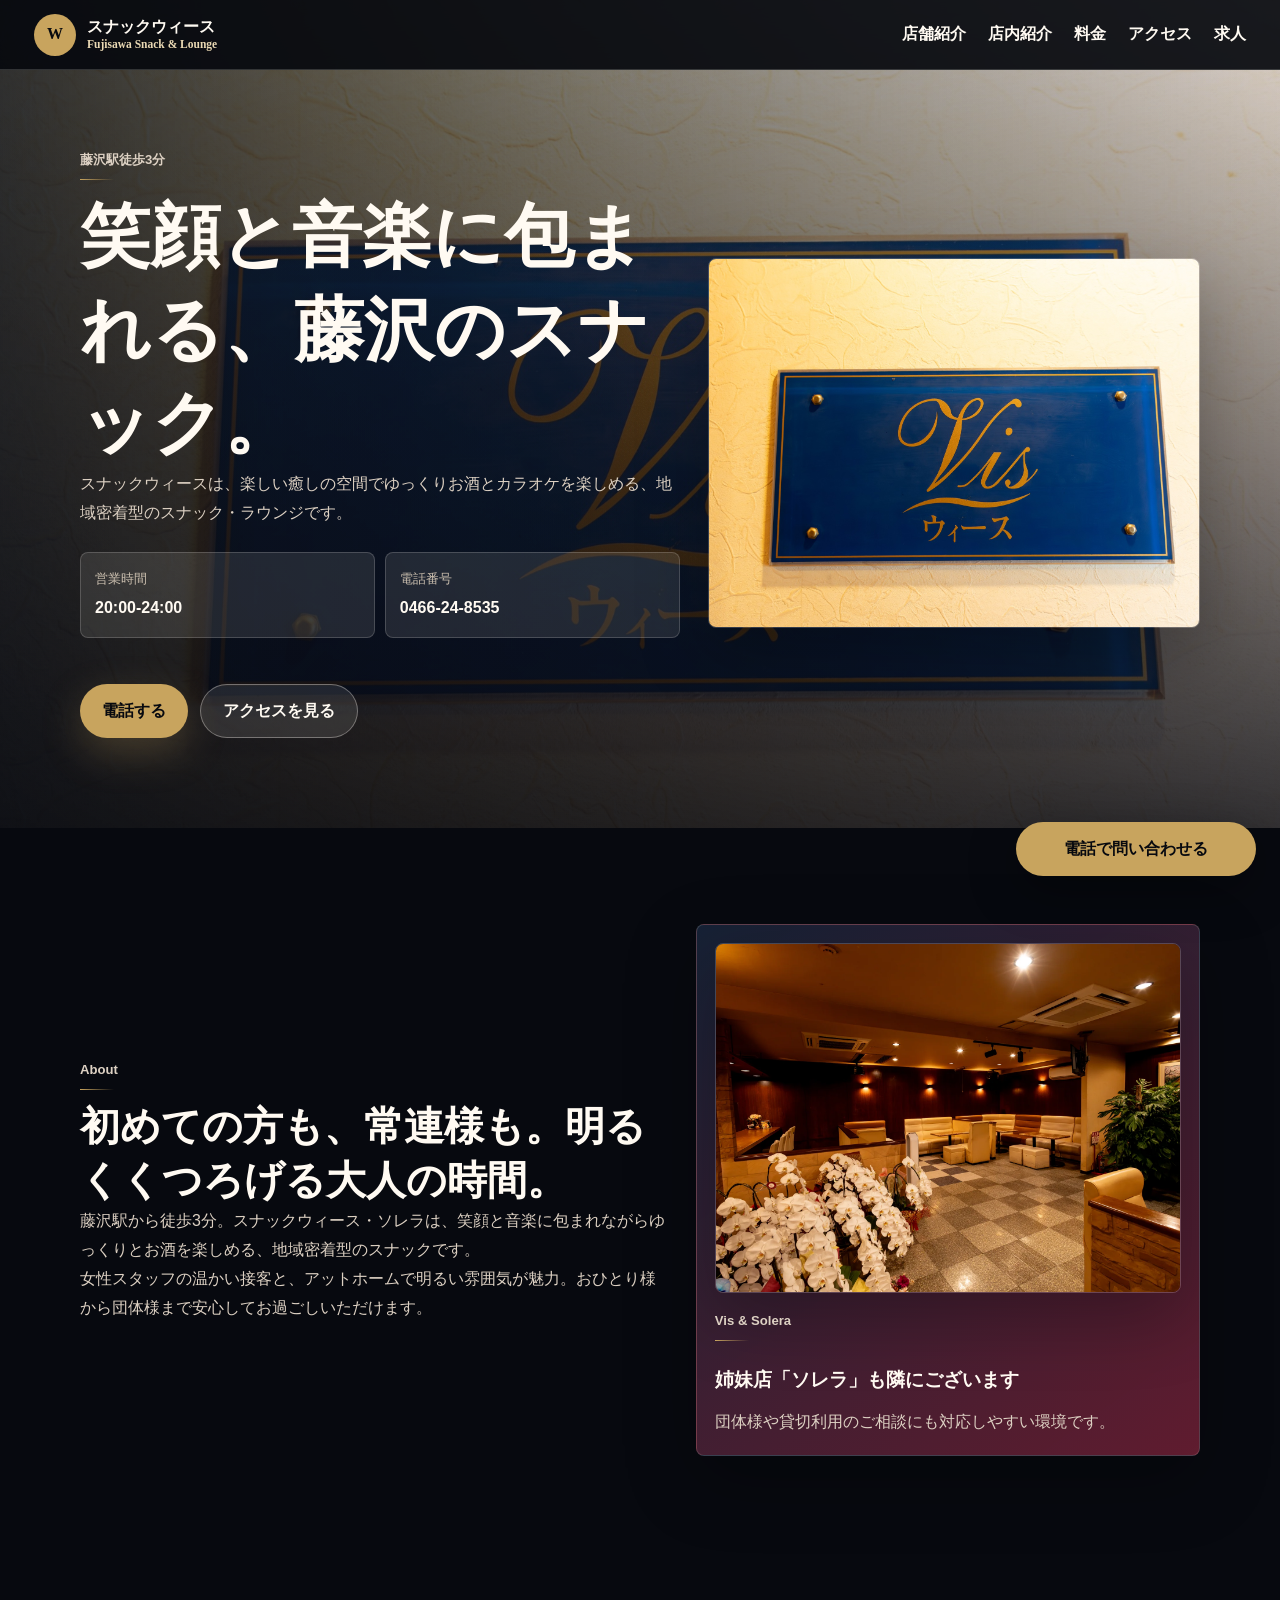
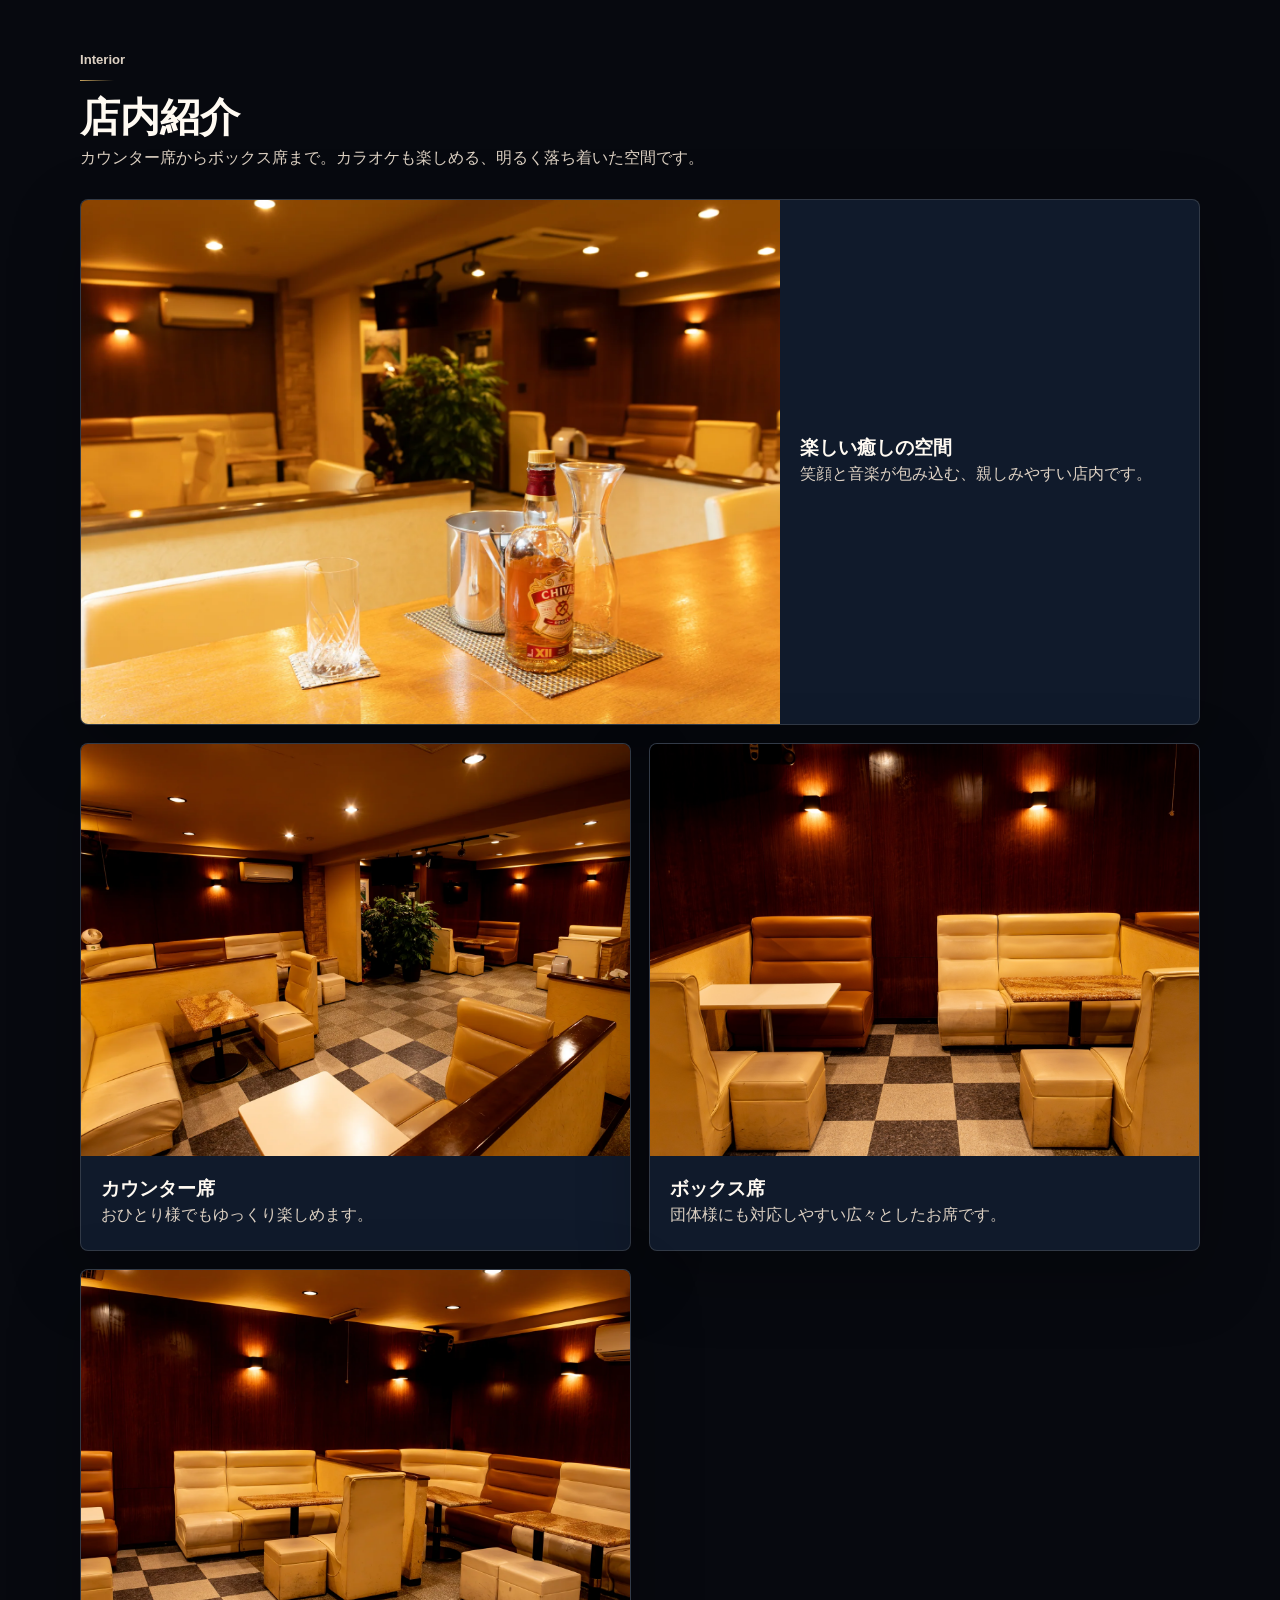
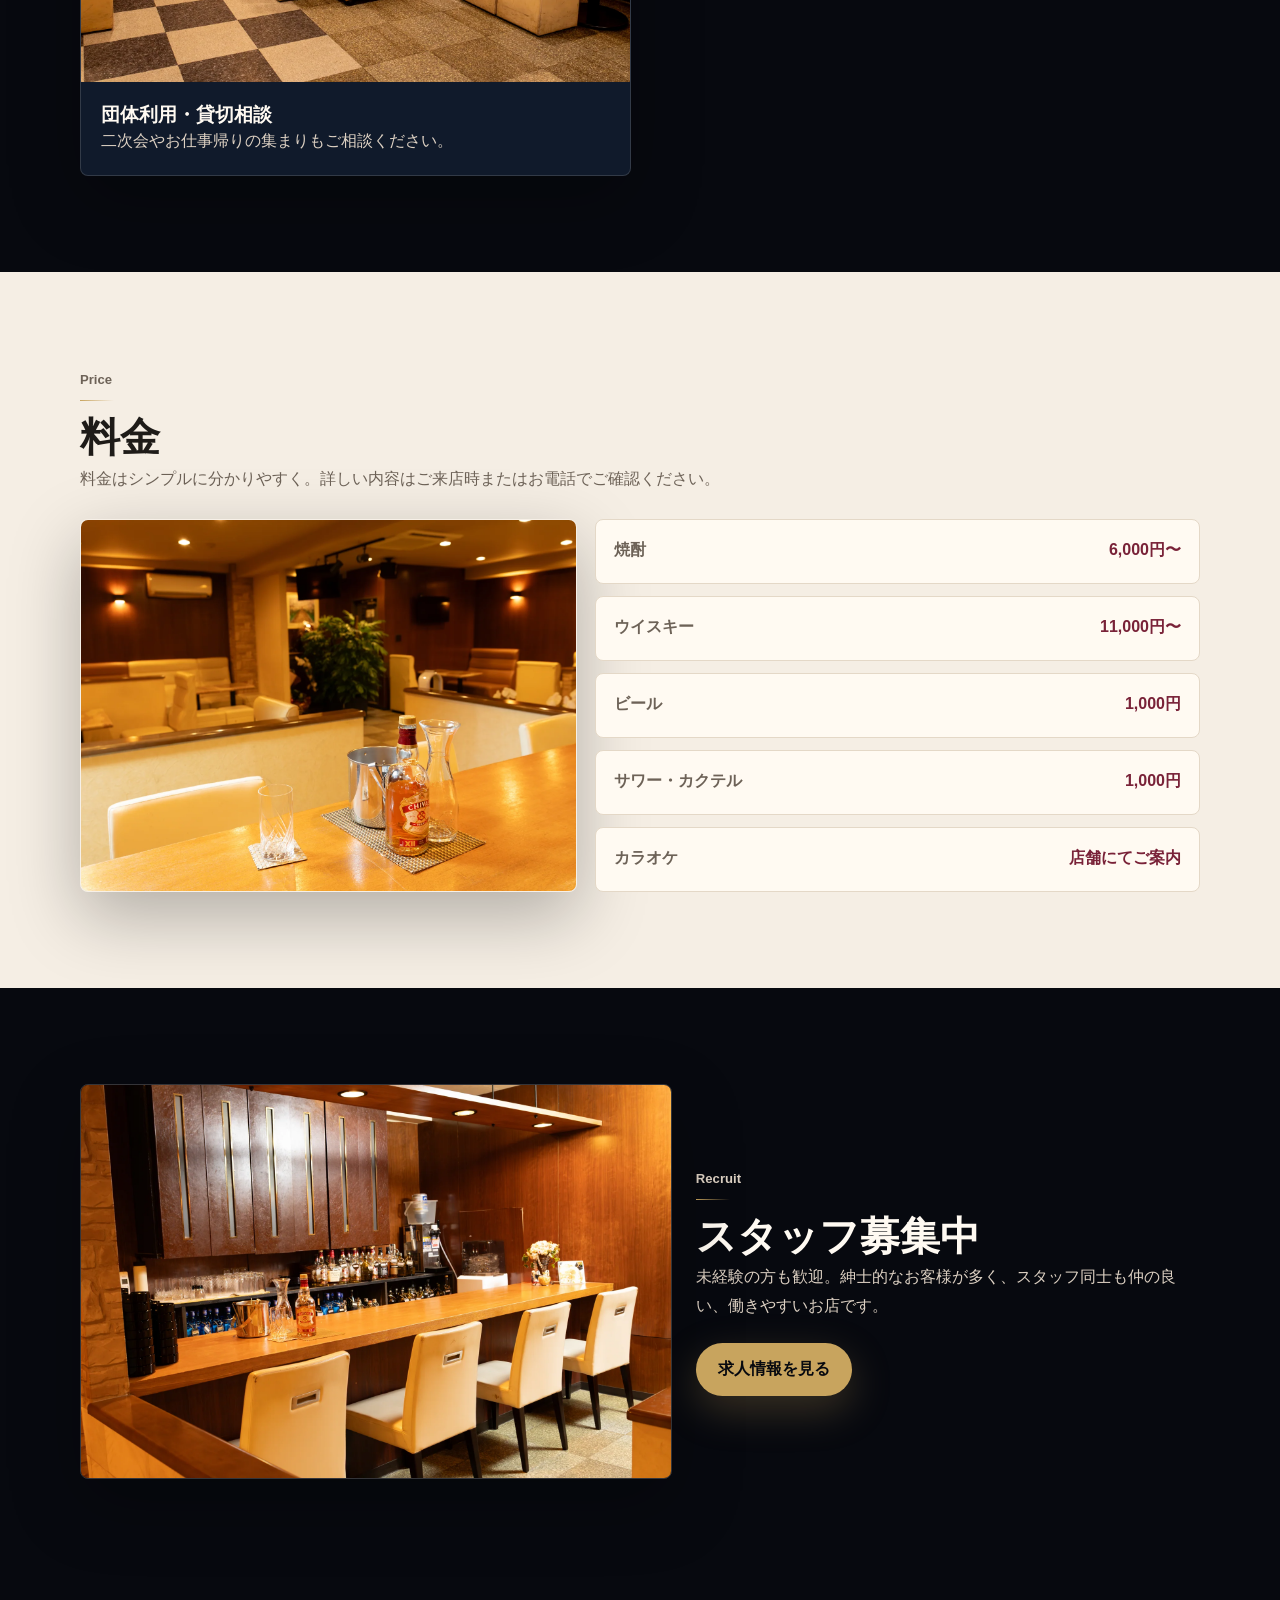
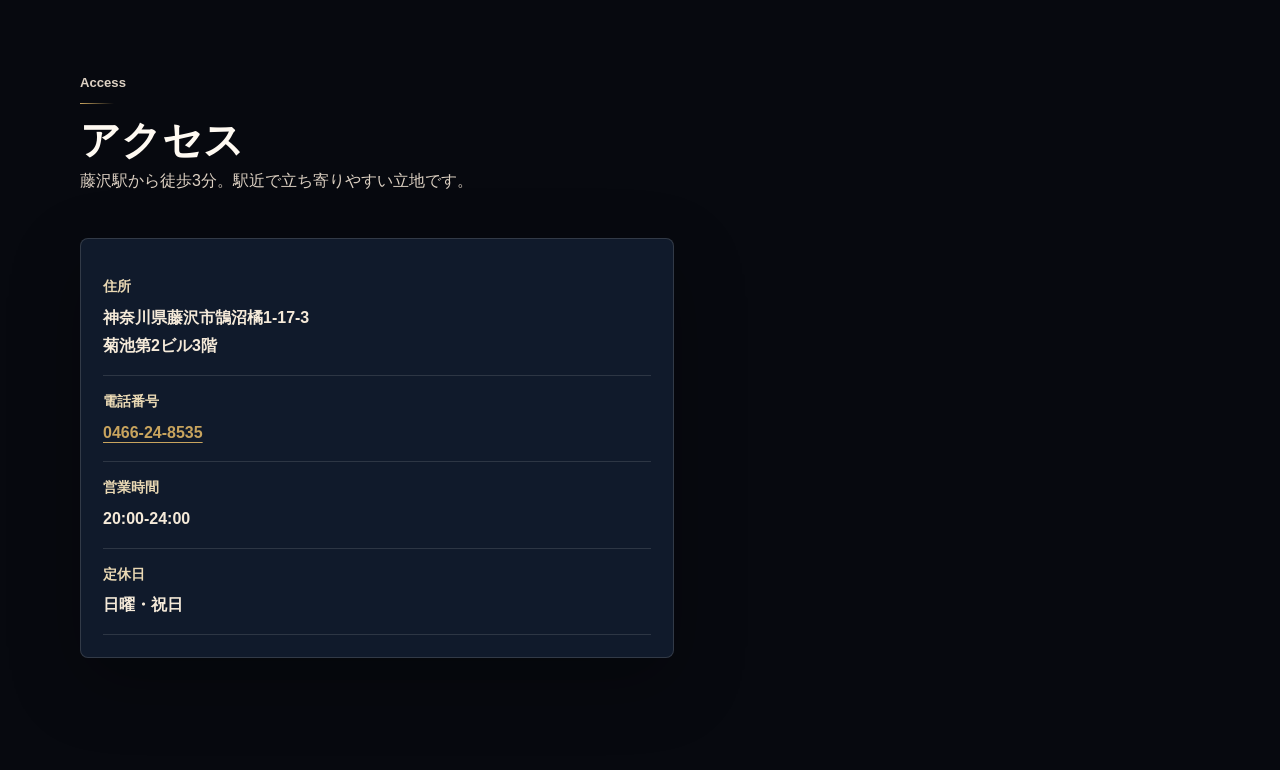
==== commit 022db12d: "Remove bottom footer bar" ====
--- a/index.html
+++ b/index.html
@@ -84,7 +84,6 @@
       <div class="access"><dl><div><dt>住所</dt><dd>神奈川県藤沢市鵠沼橘1-17-3<br>菊池第2ビル3階</dd></div><div><dt>電話番号</dt><dd><a href="tel:0466248535">0466-24-8535</a></dd></div><div><dt>営業時間</dt><dd>20:00-24:00</dd></div><div><dt>定休日</dt><dd>日曜・祝日</dd></div></dl><iframe title="Google Map" src="https://www.google.com/maps?q=%E7%A5%9E%E5%A5%88%E5%B7%9D%E7%9C%8C%E8%97%A4%E6%B2%A2%E5%B8%82%E9%B5%A0%E6%B2%BC%E6%A9%981-17-3%20%E8%8F%8A%E6%B1%A0%E7%AC%AC2%E3%83%93%E3%83%AB3%E9%9A%8E&output=embed" loading="lazy"></iframe></div>
     </section>
   </main>
-  <footer><strong>スナックウィース</strong><a href="tel:0466248535">0466-24-8535</a></footer>
   <div class="fixed-call"><a href="tel:0466248535">電話で問い合わせる</a></div>
 </body>
 </html>
--- a/css/style.css
+++ b/css/style.css
@@ -1,4 +1,4 @@
 :root{--black:#07090f;--navy:#101a2b;--gold:#c8a45e;--wine:#792238;--white:#fffaf2;--paper:#f5eee4;--ink:#1e1b18;--line:rgba(255,250,242,.16);--shadow:0 24px 70px rgba(0,0,0,.28)}*{box-sizing:border-box}html{scroll-behavior:smooth}body{margin:0;color:var(--white);background:var(--black);font-family:"Hiragino Kaku Gothic ProN","Yu Gothic",Meiryo,sans-serif;line-height:1.8}img{display:block;width:100%}a{color:inherit;text-decoration:none}.site-header{position:fixed;inset:0 0 auto;z-index:50;display:flex;align-items:center;justify-content:space-between;gap:18px;min-height:70px;padding:12px 18px;background:rgba(7,9,15,.92);border-bottom:1px solid var(--line);backdrop-filter:blur(14px)}.brand{display:flex;align-items:center;gap:11px}.brand span{display:grid;place-items:center;width:42px;height:42px;color:#080a0f;background:var(--gold);border-radius:50%;font-family:Georgia,serif;font-weight:700}.brand strong{display:block;font-family:"Hiragino Mincho ProN","Yu Mincho",serif;line-height:1.25}.brand small{display:block;color:#ead9b4;font-size:.72rem}.nav-toggle{display:grid;gap:5px;width:44px;height:44px;padding:11px;border:1px solid rgba(255,250,242,.28);border-radius:50%;background:transparent}.nav-toggle i{height:2px;background:var(--white)}.global-nav{display:none;position:absolute;inset:70px 0 auto;padding:8px 18px 20px;background:rgba(7,9,15,.98)}.global-nav.is-open{display:grid}.global-nav a{padding:13px 4px;border-bottom:1px solid rgba(255,250,242,.1);font-weight:700}.hero,.sub-hero{position:relative;min-height:100svh;display:grid;align-items:end;gap:28px;padding:108px 20px 42px;overflow:hidden;isolation:isolate}.hero-bg,.sub-hero:before{position:absolute;inset:0;z-index:-2;background:center/cover no-repeat url("../images/logo-sign.jpg");content:""}.sub-hero:before{background-image:url("../images/photo-016.webp")}.hero:after,.sub-hero:after{position:absolute;inset:0;z-index:-1;background:linear-gradient(180deg,rgba(7,9,15,.08),rgba(7,9,15,.82)),linear-gradient(90deg,rgba(16,26,43,.84),rgba(121,34,56,.08));content:""}.hero-copy{width:min(100%,720px)}.eyebrow{margin:0 0 10px;color:var(--gold);font-size:.82rem;font-weight:700;letter-spacing:0}h1,h2,h3{margin:0;font-family:"Hiragino Mincho ProN","Yu Mincho",serif;line-height:1.34}h1{max-width:9.5em;font-size:2.42rem}h2{font-size:1.82rem}p{margin:0}.hero-copy>p,.sub-hero p,.section p{color:#ddd1c3}.hero-data{display:grid;grid-template-columns:repeat(2,minmax(0,1fr));gap:10px;margin-top:24px}.hero-data div{min-height:82px;padding:14px;background:rgba(255,250,242,.1);border:1px solid rgba(255,250,242,.18);border-radius:8px}.hero-data span{display:block;color:#cbbfaf;font-size:.8rem}.hero-data b{display:block;margin-top:4px}.actions{display:flex;flex-wrap:wrap;gap:12px;margin-top:24px}.btn{display:inline-flex;align-items:center;justify-content:center;min-height:50px;margin-top:22px;padding:12px 22px;border-radius:999px;font-weight:700}.btn.gold{color:#07090f;background:var(--gold);box-shadow:0 14px 40px rgba(200,164,94,.26)}.btn.ghost{color:var(--white);background:rgba(255,250,242,.1);border:1px solid rgba(255,250,242,.34)}.hero-photo,.rounded,.price-grid img,.panel img{border:1px solid rgba(255,250,242,.18);border-radius:8px;box-shadow:var(--shadow);object-fit:cover}.hero-photo{display:none;aspect-ratio:4/3}.section{width:min(1120px,calc(100% - 40px));margin:0 auto;padding:72px 0}.section-head{margin-bottom:26px}.two-col{display:grid;gap:24px;align-items:center}.panel,.card,dl.job,.access dl,.faq details,.apply{background:var(--navy);border:1px solid rgba(255,250,242,.14);border-radius:8px;box-shadow:var(--shadow)}.panel{display:grid;gap:16px;padding:18px;background:linear-gradient(145deg,rgba(23,35,56,.95),rgba(121,34,56,.78))}.panel img{aspect-ratio:4/3}.cards{display:grid;gap:18px}.card{overflow:hidden}.card img{aspect-ratio:4/3;object-fit:cover}.card div{padding:20px}.price{background:var(--paper);color:var(--ink)}.price .section p{color:#6d6257}.price-grid{display:grid;gap:18px}.price-grid img{aspect-ratio:4/3}.price-list{display:grid;gap:12px}.price-list p{display:flex;justify-content:space-between;gap:18px;min-height:64px;padding:16px 18px;color:var(--ink);background:#fffaf2;border:1px solid #e4d8c7;border-radius:8px;font-weight:700}.price-list b{color:var(--wine);white-space:nowrap}.access{display:grid;gap:20px}.access dl,dl.job{padding:22px}.access dl div,dl.job div{display:grid;gap:4px;padding:14px 0;border-bottom:1px solid rgba(255,250,242,.12)}dt{color:#ead9b4;font-size:.85rem;font-weight:700}dd{margin:0;color:#f5ead9;font-weight:700}dd a{color:var(--gold);text-decoration:underline;text-underline-offset:4px}iframe{width:100%;min-height:360px;border:0;border-radius:8px}.faq{display:grid;gap:12px}.faq details{padding:18px}.faq summary{cursor:pointer;font-weight:700}.apply{display:grid;gap:22px;padding:28px;background:linear-gradient(145deg,rgba(23,35,56,.95),rgba(121,34,56,.78))}footer{display:grid;gap:14px;padding:34px 20px 96px;color:#e2d5c2;background:#050609;border-top:1px solid rgba(255,250,242,.12)}footer a{color:var(--gold);font-family:Georgia,serif;font-size:1.45rem;font-weight:700}.fixed-call{position:fixed;left:14px;right:14px;bottom:14px;z-index:60}.fixed-call a{display:flex;align-items:center;justify-content:center;min-height:54px;color:#07090f;background:var(--gold);border-radius:999px;box-shadow:0 14px 48px rgba(0,0,0,.35);font-weight:700}@media (min-width:760px){.site-header{padding:12px 34px}.nav-toggle{display:none}.global-nav{position:static;display:flex;gap:22px;padding:0;background:transparent}.global-nav a{padding:8px 0;border:0}.hero,.sub-hero{min-height:92svh;padding:130px max(48px,calc((100vw - 1120px)/2)) 72px}.hero{grid-template-columns:minmax(0,.95fr) minmax(360px,.78fr);align-items:center}.hero-photo{display:block}h1{font-size:4.35rem}h2{font-size:2.5rem}.section{padding:96px 0}.two-col,.access,.apply{grid-template-columns:1.08fr .92fr}.cards{grid-template-columns:repeat(2,1fr)}.card.wide{grid-column:1/-1;display:grid;grid-template-columns:1.25fr .75fr;align-items:center}.card.wide img{height:100%;min-height:420px}.price-grid{grid-template-columns:.82fr 1fr;align-items:stretch}.price-grid img{height:100%}footer{grid-template-columns:1fr auto;align-items:center;padding-left:max(40px,calc((100vw - 1120px)/2));padding-right:max(40px,calc((100vw - 1120px)/2));padding-bottom:38px}.fixed-call{left:auto;right:24px;bottom:24px;width:240px}}
 
 .site-header{transition:min-height .35s ease,padding .35s ease,background .35s ease,box-shadow .35s ease}.site-header.is-scrolled{min-height:62px;background:rgba(7,9,15,.96);box-shadow:0 12px 34px rgba(0,0,0,.24)}.hero-bg{transform:scale(1.04);animation:heroDrift 16s ease-out forwards}.hero:before{position:absolute;inset:0;z-index:-1;background:linear-gradient(115deg,transparent 0 38%,rgba(255,240,190,.16) 47%,transparent 56%);transform:translateX(-78%);animation:goldSweep 7.5s ease-in-out 1.2s infinite;content:"";pointer-events:none}.hero-copy .eyebrow,.hero-copy h1,.hero-copy>p,.hero-data,.actions,.hero-photo{animation:riseIn .85s cubic-bezier(.2,.8,.2,1) both}.hero-copy h1{animation-delay:.12s}.hero-copy>p{animation-delay:.22s}.hero-data{animation-delay:.34s}.actions{animation-delay:.44s}.hero-photo{animation-delay:.25s;transition:transform .7s ease,box-shadow .7s ease}.hero-photo:hover{transform:translateY(-6px) scale(1.012);box-shadow:0 28px 80px rgba(0,0,0,.38)}.reveal,.card,.panel,.price-list p,.rounded,.price-grid img,.access dl,iframe{opacity:0;transform:translateY(24px);transition:opacity .85s ease,transform .85s cubic-bezier(.2,.8,.2,1),box-shadow .45s ease,border-color .45s ease;transition-delay:var(--reveal-delay,0ms)}.reveal.is-visible,.card.is-visible,.panel.is-visible,.price-list p.is-visible,.rounded.is-visible,.price-grid img.is-visible,.access dl.is-visible,iframe.is-visible{opacity:1;transform:translateY(0)}.card,.panel,.price-list p,.btn,.fixed-call a{position:relative;overflow:hidden}.card:before,.panel:before,.btn:before,.fixed-call a:before{position:absolute;inset:0;background:linear-gradient(120deg,transparent,rgba(255,245,214,.2),transparent);transform:translateX(-120%);transition:transform .75s ease;content:"";pointer-events:none}.card:hover,.panel:hover{transform:translateY(-5px);border-color:rgba(200,164,94,.46);box-shadow:0 30px 90px rgba(0,0,0,.36)}.card:hover:before,.panel:hover:before,.btn:hover:before,.fixed-call a:hover:before{transform:translateX(120%)}.card img,.panel img,.rounded,.price-grid img{transition:transform .9s ease,filter .9s ease}.card:hover img,.panel:hover img{transform:scale(1.035);filter:saturate(1.05) contrast(1.04)}.btn,.fixed-call a{transition:transform .28s ease,box-shadow .28s ease,background .28s ease}.btn:hover,.fixed-call a:hover{transform:translateY(-2px);box-shadow:0 18px 48px rgba(200,164,94,.3)}.eyebrow:after{display:block;width:34px;height:1px;margin-top:8px;background:linear-gradient(90deg,var(--gold),transparent);content:""}@keyframes heroDrift{from{transform:scale(1.08)}to{transform:scale(1.02)}}@keyframes goldSweep{0%,46%{transform:translateX(-86%)}70%,100%{transform:translateX(86%)}}@keyframes riseIn{from{opacity:0;transform:translateY(22px)}to{opacity:1;transform:translateY(0)}}@media (prefers-reduced-motion:reduce){*,*:before,*:after{animation-duration:.01ms!important;animation-iteration-count:1!important;scroll-behavior:auto!important;transition-duration:.01ms!important}.reveal,.card,.panel,.price-list p,.rounded,.price-grid img,.access dl,iframe{opacity:1;transform:none}}
-footer{justify-items:center;text-align:center}footer strong{font-family:"Hiragino Mincho ProN","Yu Mincho",serif;font-size:1.08rem;line-height:1.4}footer a{display:inline-flex;align-items:center;justify-content:center;min-width:13ch;line-height:1.2;font-variant-numeric:tabular-nums}.fixed-call a{letter-spacing:0;text-align:center}@media (min-width:760px){footer{justify-items:initial;text-align:left}footer a{justify-self:end}}
+.fixed-call a{letter-spacing:0;text-align:center}
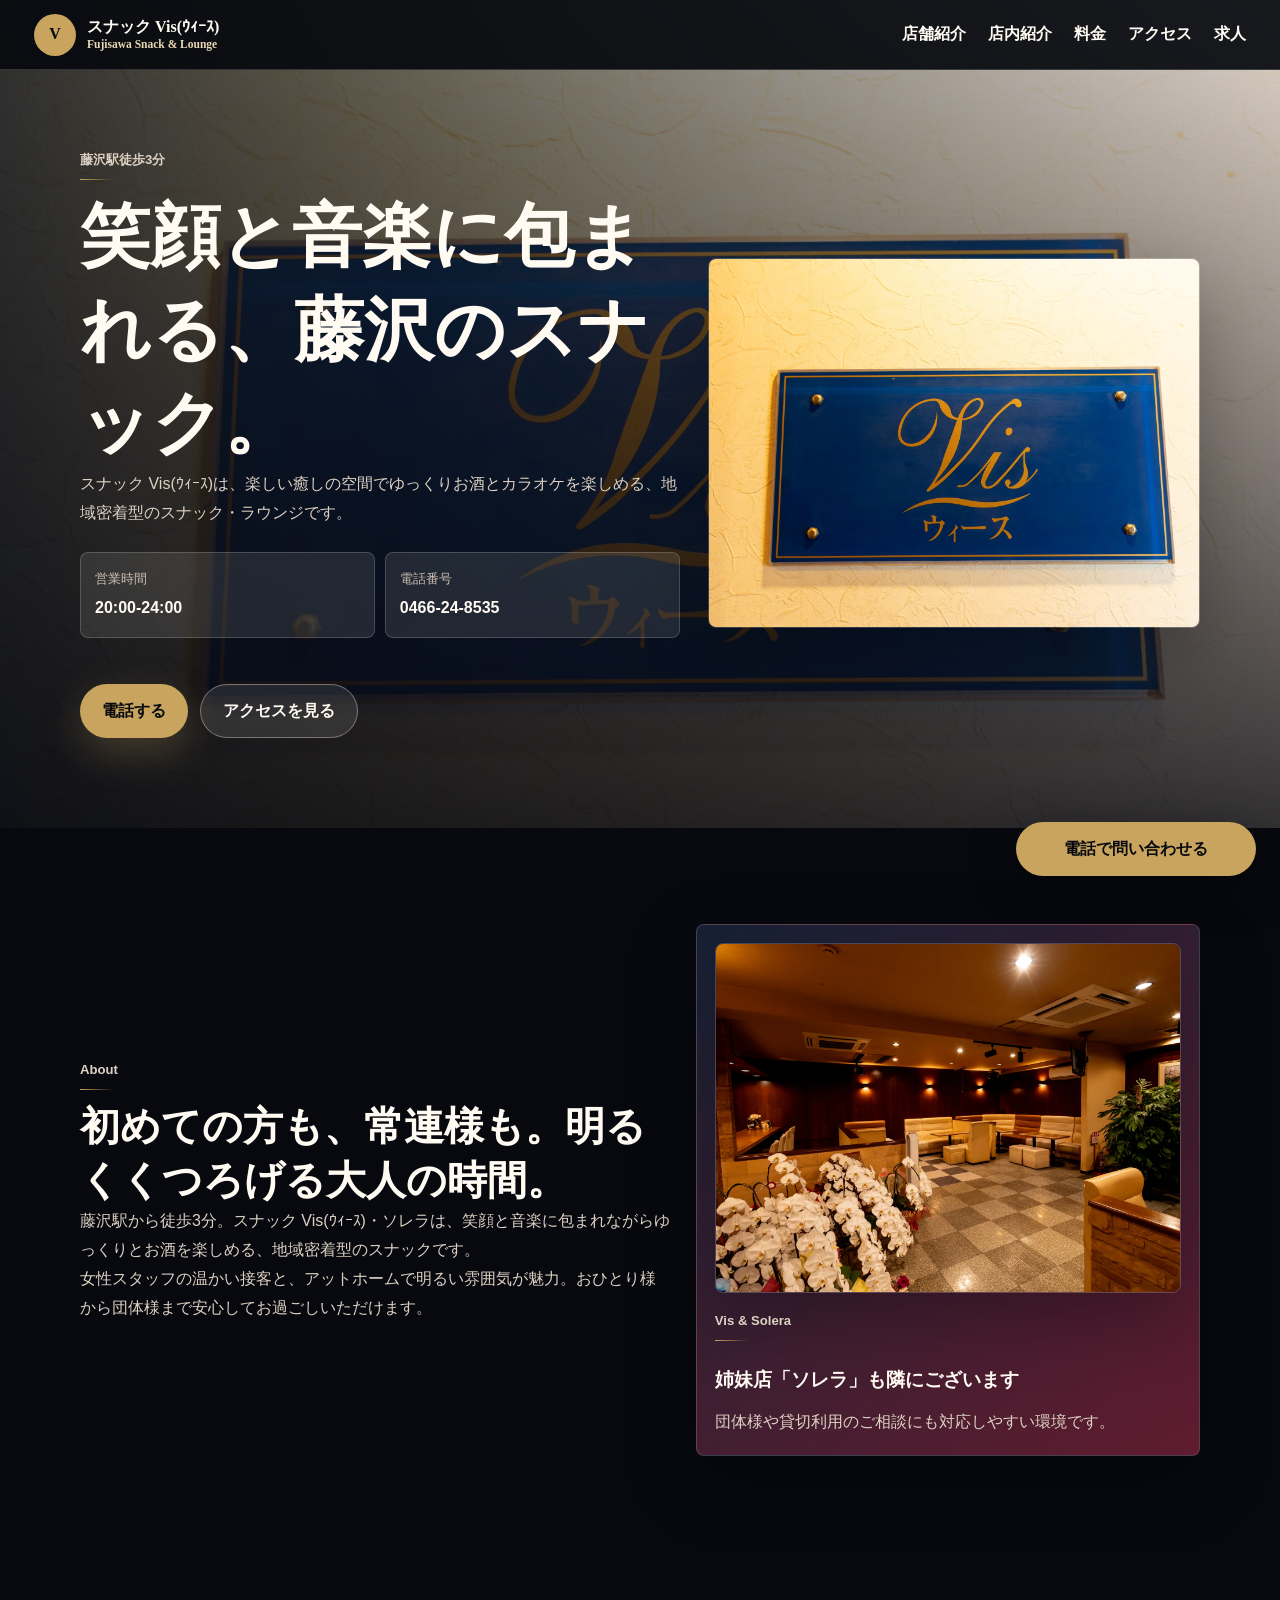
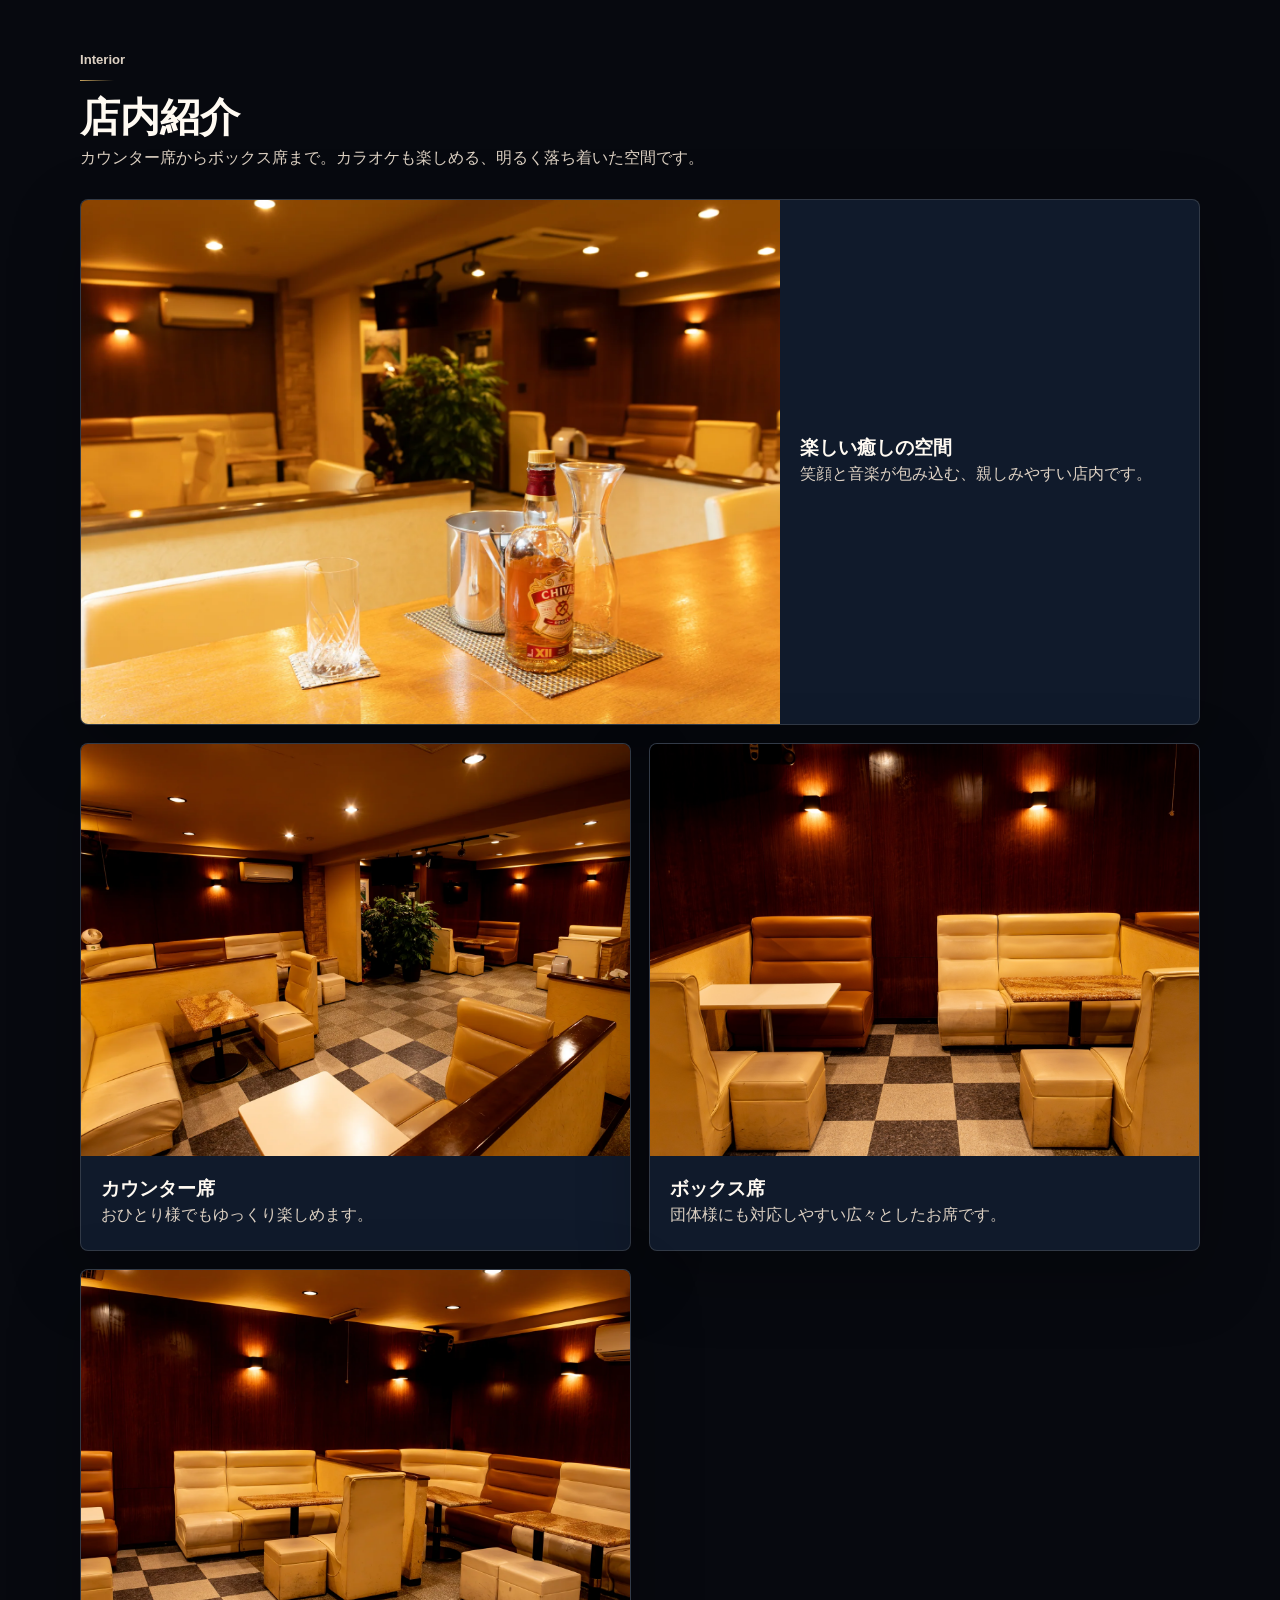
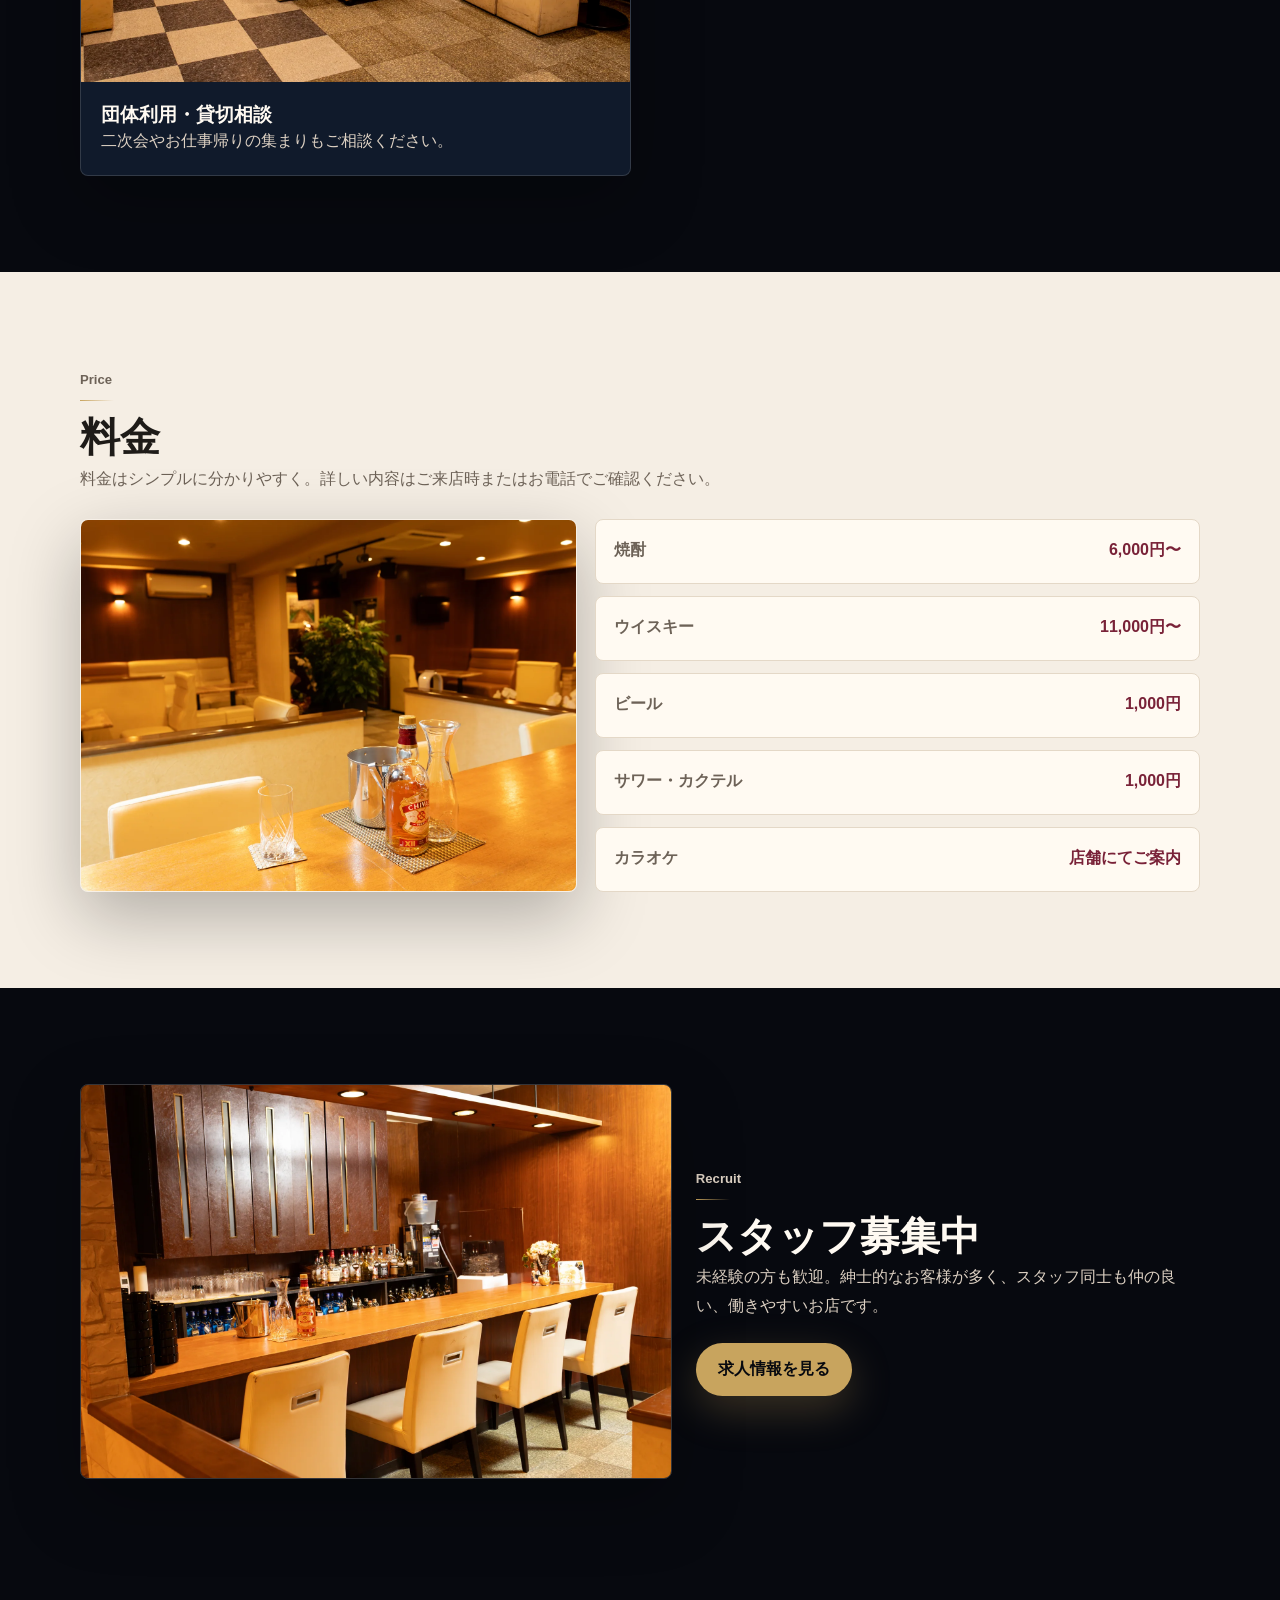
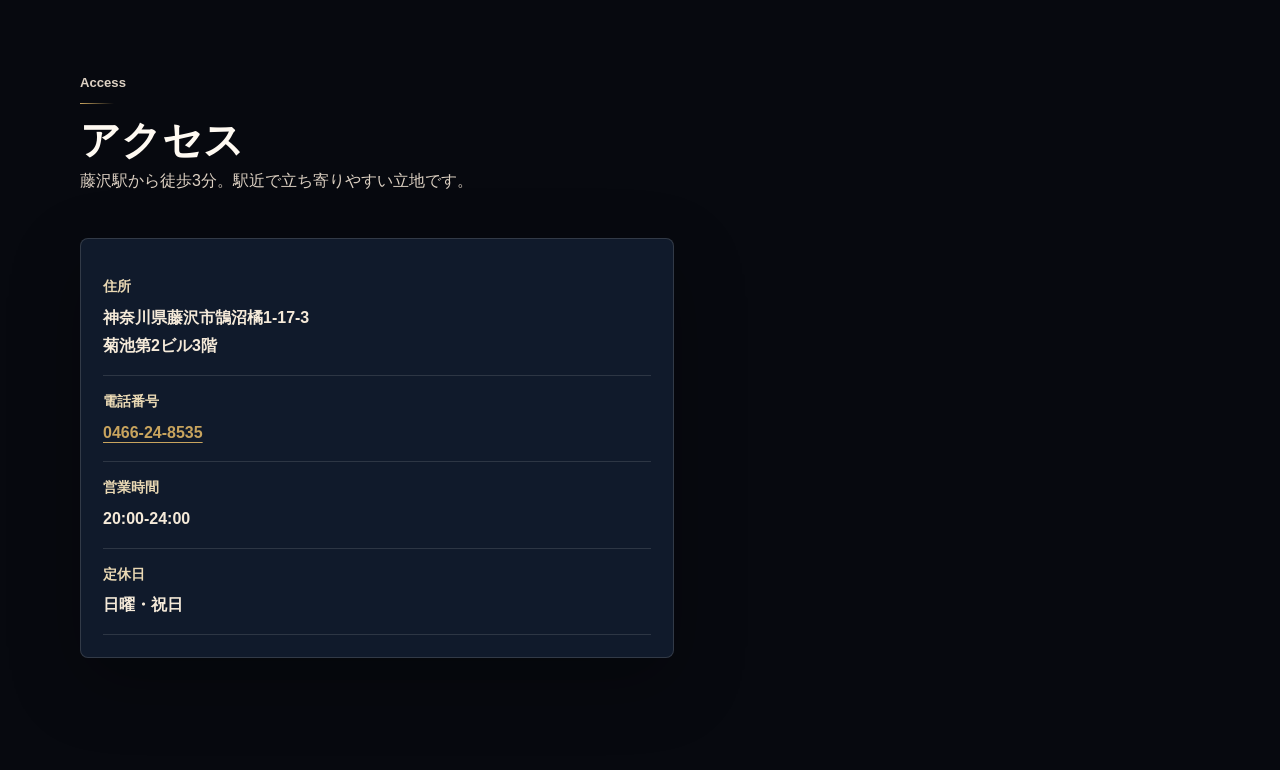
==== commit 4843174c: "Update store name to Snack Vis" ====
--- a/index.html
+++ b/index.html
@@ -3,16 +3,16 @@
 <head>
   <meta charset="utf-8">
   <meta name="viewport" content="width=device-width, initial-scale=1">
-  <title>スナックウィース｜藤沢駅徒歩3分のスナック・ラウンジ</title>
-  <meta name="description" content="藤沢駅から徒歩3分。スナックウィースは、笑顔と音楽に包まれながらゆっくりお酒を楽しめる地域密着型のスナック・ラウンジです。">
-  <meta property="og:title" content="スナックウィース｜藤沢駅徒歩3分のスナック">
+  <title>スナック Vis(ｳｨｰｽ)｜藤沢駅徒歩3分のスナック・ラウンジ</title>
+  <meta name="description" content="藤沢駅から徒歩3分。スナック Vis(ｳｨｰｽ)は、笑顔と音楽に包まれながらゆっくりお酒を楽しめる地域密着型のスナック・ラウンジです。">
+  <meta property="og:title" content="スナック Vis(ｳｨｰｽ)｜藤沢駅徒歩3分のスナック">
   <meta property="og:description" content="笑顔と音楽に包まれながら、ゆっくりお酒を楽しめる藤沢駅近くの地域密着型スナック。">
   <meta property="og:image" content="https://nishita-gp1111.github.io/-/images/logo-sign.jpg">
   <meta property="og:image:secure_url" content="https://nishita-gp1111.github.io/-/images/logo-sign.jpg">
   <meta property="og:image:type" content="image/jpeg">
   <meta property="og:image:width" content="1800">
   <meta property="og:image:height" content="1200">
-  <meta property="og:image:alt" content="スナックウィースのロゴ看板">
+  <meta property="og:image:alt" content="スナック Vis(ｳｨｰｽ)のロゴ看板">
   <meta name="twitter:card" content="summary_large_image">
   <meta name="twitter:image" content="https://nishita-gp1111.github.io/-/images/logo-sign.jpg">
   <link rel="icon" href="logo.jpg">
@@ -23,7 +23,7 @@
 </head>
 <body>
   <header class="site-header">
-    <a class="brand" href="index.html"><span>W</span><strong>スナックウィース<small>Fujisawa Snack & Lounge</small></strong></a>
+    <a class="brand" href="index.html"><span>V</span><strong>スナック Vis(ｳｨｰｽ)<small>Fujisawa Snack & Lounge</small></strong></a>
     <button class="nav-toggle" type="button" aria-label="メニューを開く" aria-expanded="false"><i></i><i></i><i></i></button>
     <nav class="global-nav">
       <a href="#about">店舗紹介</a>
@@ -40,30 +40,30 @@
       <div class="hero-copy">
         <p class="eyebrow">藤沢駅徒歩3分</p>
         <h1>笑顔と音楽に包まれる、藤沢のスナック。</h1>
-        <p>スナックウィースは、楽しい癒しの空間でゆっくりお酒とカラオケを楽しめる、地域密着型のスナック・ラウンジです。</p>
+        <p>スナック Vis(ｳｨｰｽ)は、楽しい癒しの空間でゆっくりお酒とカラオケを楽しめる、地域密着型のスナック・ラウンジです。</p>
         <div class="hero-data"><div><span>営業時間</span><b>20:00-24:00</b></div><div><span>電話番号</span><b>0466-24-8535</b></div></div>
         <div class="actions"><a class="btn gold" href="tel:0466248535">電話する</a><a class="btn ghost" href="#access">アクセスを見る</a></div>
       </div>
-      <img class="hero-photo" src="images/logo-sign.jpg" alt="スナックウィースのロゴ看板">
+      <img class="hero-photo" src="images/logo-sign.jpg" alt="スナック Vis(ｳｨｰｽ)のロゴ看板">
     </section>
 
     <section id="about" class="section two-col reveal">
       <div>
         <p class="eyebrow">About</p>
         <h2>初めての方も、常連様も。明るくくつろげる大人の時間。</h2>
-        <p>藤沢駅から徒歩3分。スナックウィース・ソレラは、笑顔と音楽に包まれながらゆっくりとお酒を楽しめる、地域密着型のスナックです。</p>
+        <p>藤沢駅から徒歩3分。スナック Vis(ｳｨｰｽ)・ソレラは、笑顔と音楽に包まれながらゆっくりとお酒を楽しめる、地域密着型のスナックです。</p>
         <p>女性スタッフの温かい接客と、アットホームで明るい雰囲気が魅力。おひとり様から団体様まで安心してお過ごしいただけます。</p>
       </div>
-      <aside class="panel"><img src="images/photo-005.webp" alt="スナックウィースの看板"><p class="eyebrow">Vis & Solera</p><h3>姉妹店「ソレラ」も隣にございます</h3><p>団体様や貸切利用のご相談にも対応しやすい環境です。</p></aside>
+      <aside class="panel"><img src="images/photo-005.webp" alt="スナック Vis(ｳｨｰｽ)の看板"><p class="eyebrow">Vis & Solera</p><h3>姉妹店「ソレラ」も隣にございます</h3><p>団体様や貸切利用のご相談にも対応しやすい環境です。</p></aside>
     </section>
 
     <section id="interior" class="section reveal">
       <div class="section-head"><p class="eyebrow">Interior</p><h2>店内紹介</h2><p>カウンター席からボックス席まで。カラオケも楽しめる、明るく落ち着いた空間です。</p></div>
       <div class="cards">
-        <article class="card wide"><img src="images/photo-must-2.webp" alt="スナックウィースの明るく落ち着いた店内"><div><h3>楽しい癒しの空間</h3><p>笑顔と音楽が包み込む、親しみやすい店内です。</p></div></article>
-        <article class="card"><img src="images/photo-must-3.webp" alt="スナックウィースのカウンター席"><div><h3>カウンター席</h3><p>おひとり様でもゆっくり楽しめます。</p></div></article>
-        <article class="card"><img src="images/box-seats.jpg" alt="スナックウィースのボックス席"><div><h3>ボックス席</h3><p>団体様にも対応しやすい広々としたお席です。</p></div></article>
-        <article class="card"><img src="images/photo-009.webp" alt="スナックウィースの団体利用向け店内"><div><h3>団体利用・貸切相談</h3><p>二次会やお仕事帰りの集まりもご相談ください。</p></div></article>
+        <article class="card wide"><img src="images/photo-must-2.webp" alt="スナック Vis(ｳｨｰｽ)の明るく落ち着いた店内"><div><h3>楽しい癒しの空間</h3><p>笑顔と音楽が包み込む、親しみやすい店内です。</p></div></article>
+        <article class="card"><img src="images/photo-must-3.webp" alt="スナック Vis(ｳｨｰｽ)のカウンター席"><div><h3>カウンター席</h3><p>おひとり様でもゆっくり楽しめます。</p></div></article>
+        <article class="card"><img src="images/box-seats.jpg" alt="スナック Vis(ｳｨｰｽ)のボックス席"><div><h3>ボックス席</h3><p>団体様にも対応しやすい広々としたお席です。</p></div></article>
+        <article class="card"><img src="images/photo-009.webp" alt="スナック Vis(ｳｨｰｽ)の団体利用向け店内"><div><h3>団体利用・貸切相談</h3><p>二次会やお仕事帰りの集まりもご相談ください。</p></div></article>
       </div>
     </section>
 
@@ -75,7 +75,7 @@
     </section>
 
     <section class="section two-col reveal">
-      <img class="rounded" src="images/photo-014.webp" alt="スナックウィースの求人イメージ">
+      <img class="rounded" src="images/photo-014.webp" alt="スナック Vis(ｳｨｰｽ)の求人イメージ">
       <div><p class="eyebrow">Recruit</p><h2>スタッフ募集中</h2><p>未経験の方も歓迎。紳士的なお客様が多く、スタッフ同士も仲の良い、働きやすいお店です。</p><a class="btn gold" href="recruit.html">求人情報を見る</a></div>
     </section>
 
